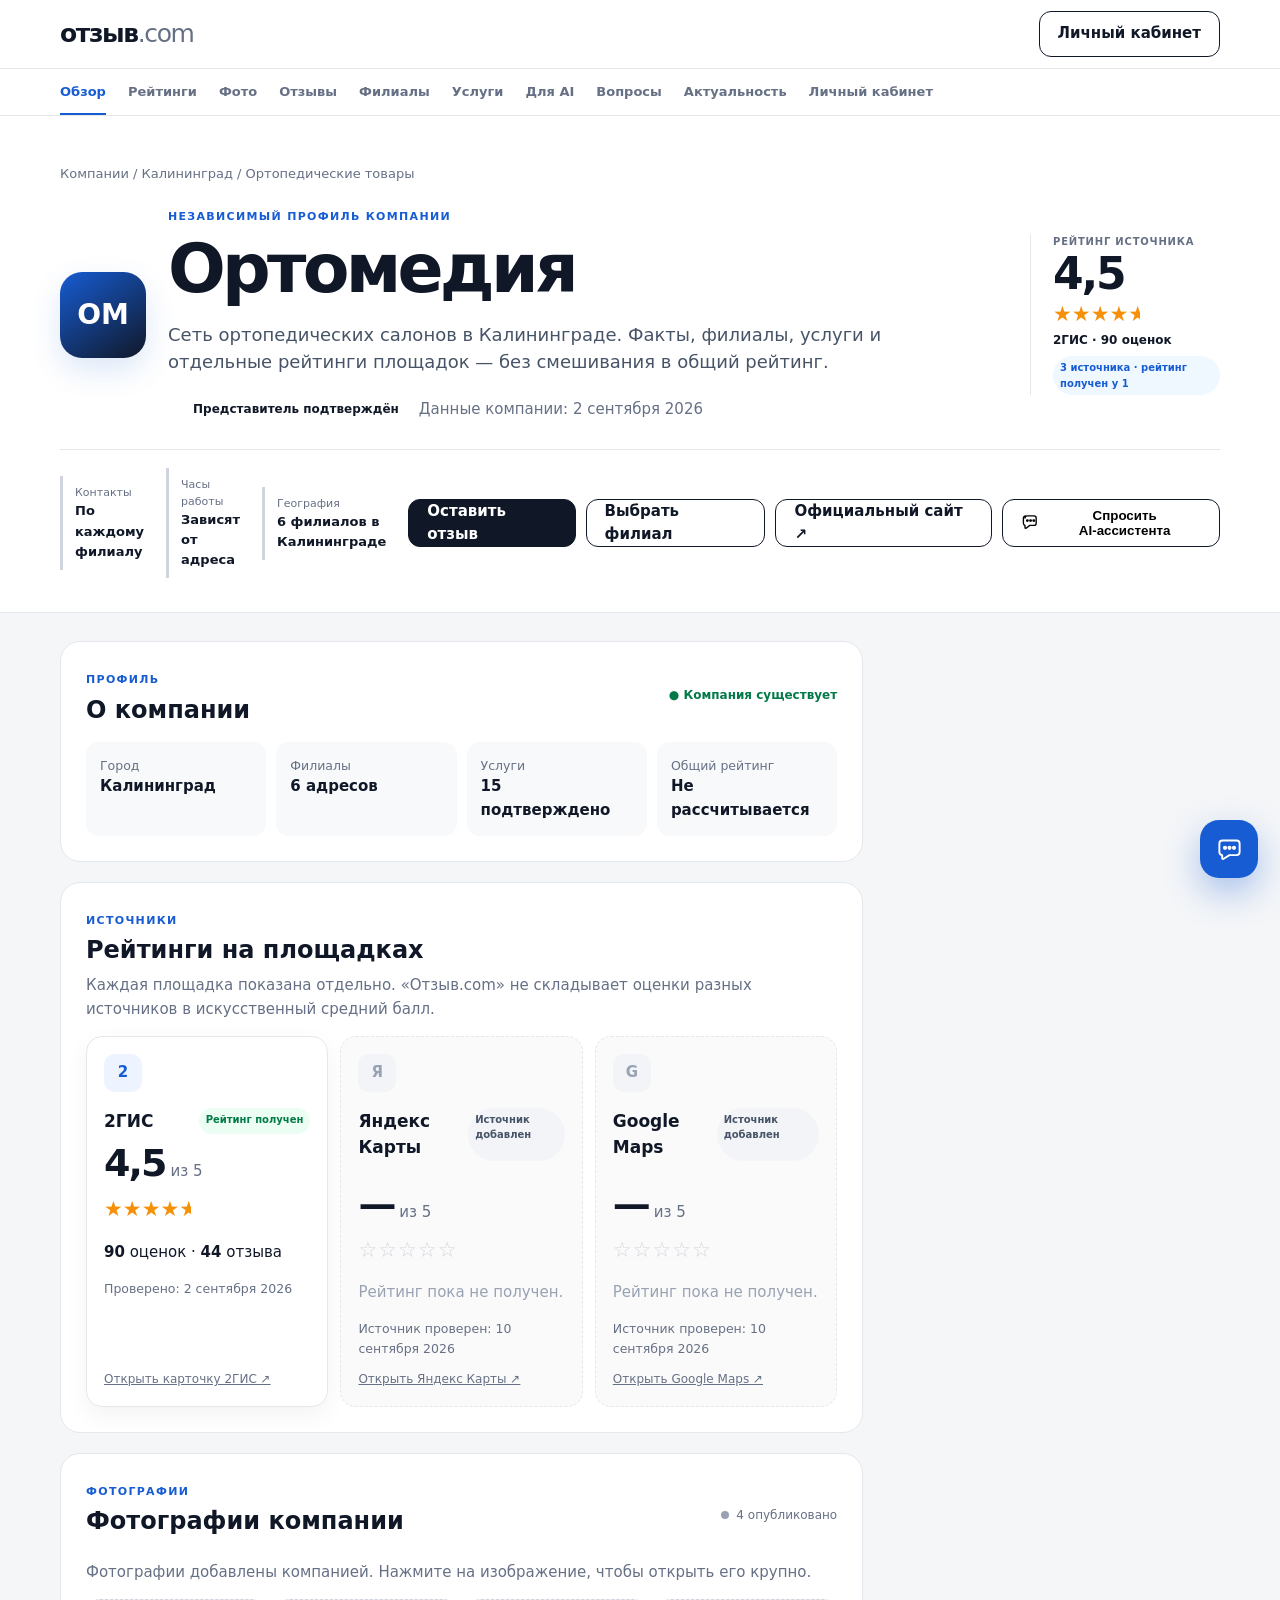
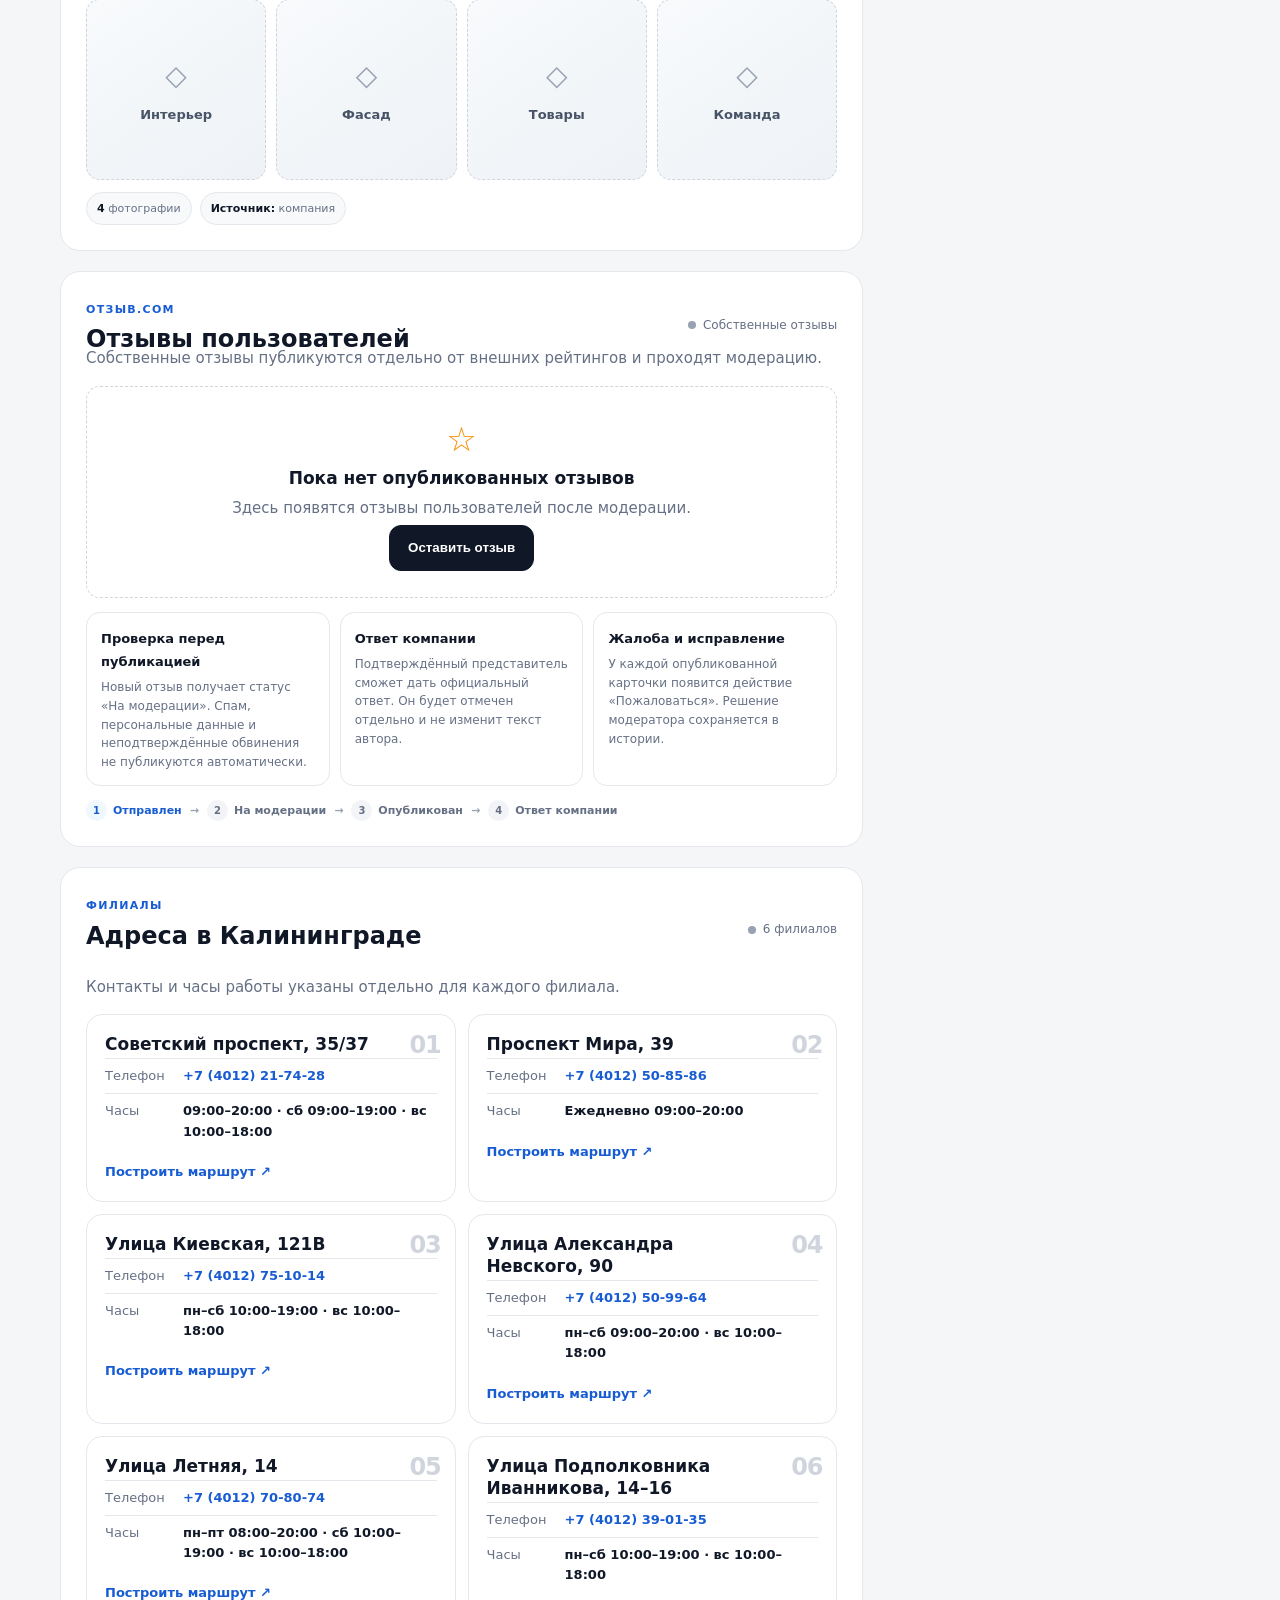
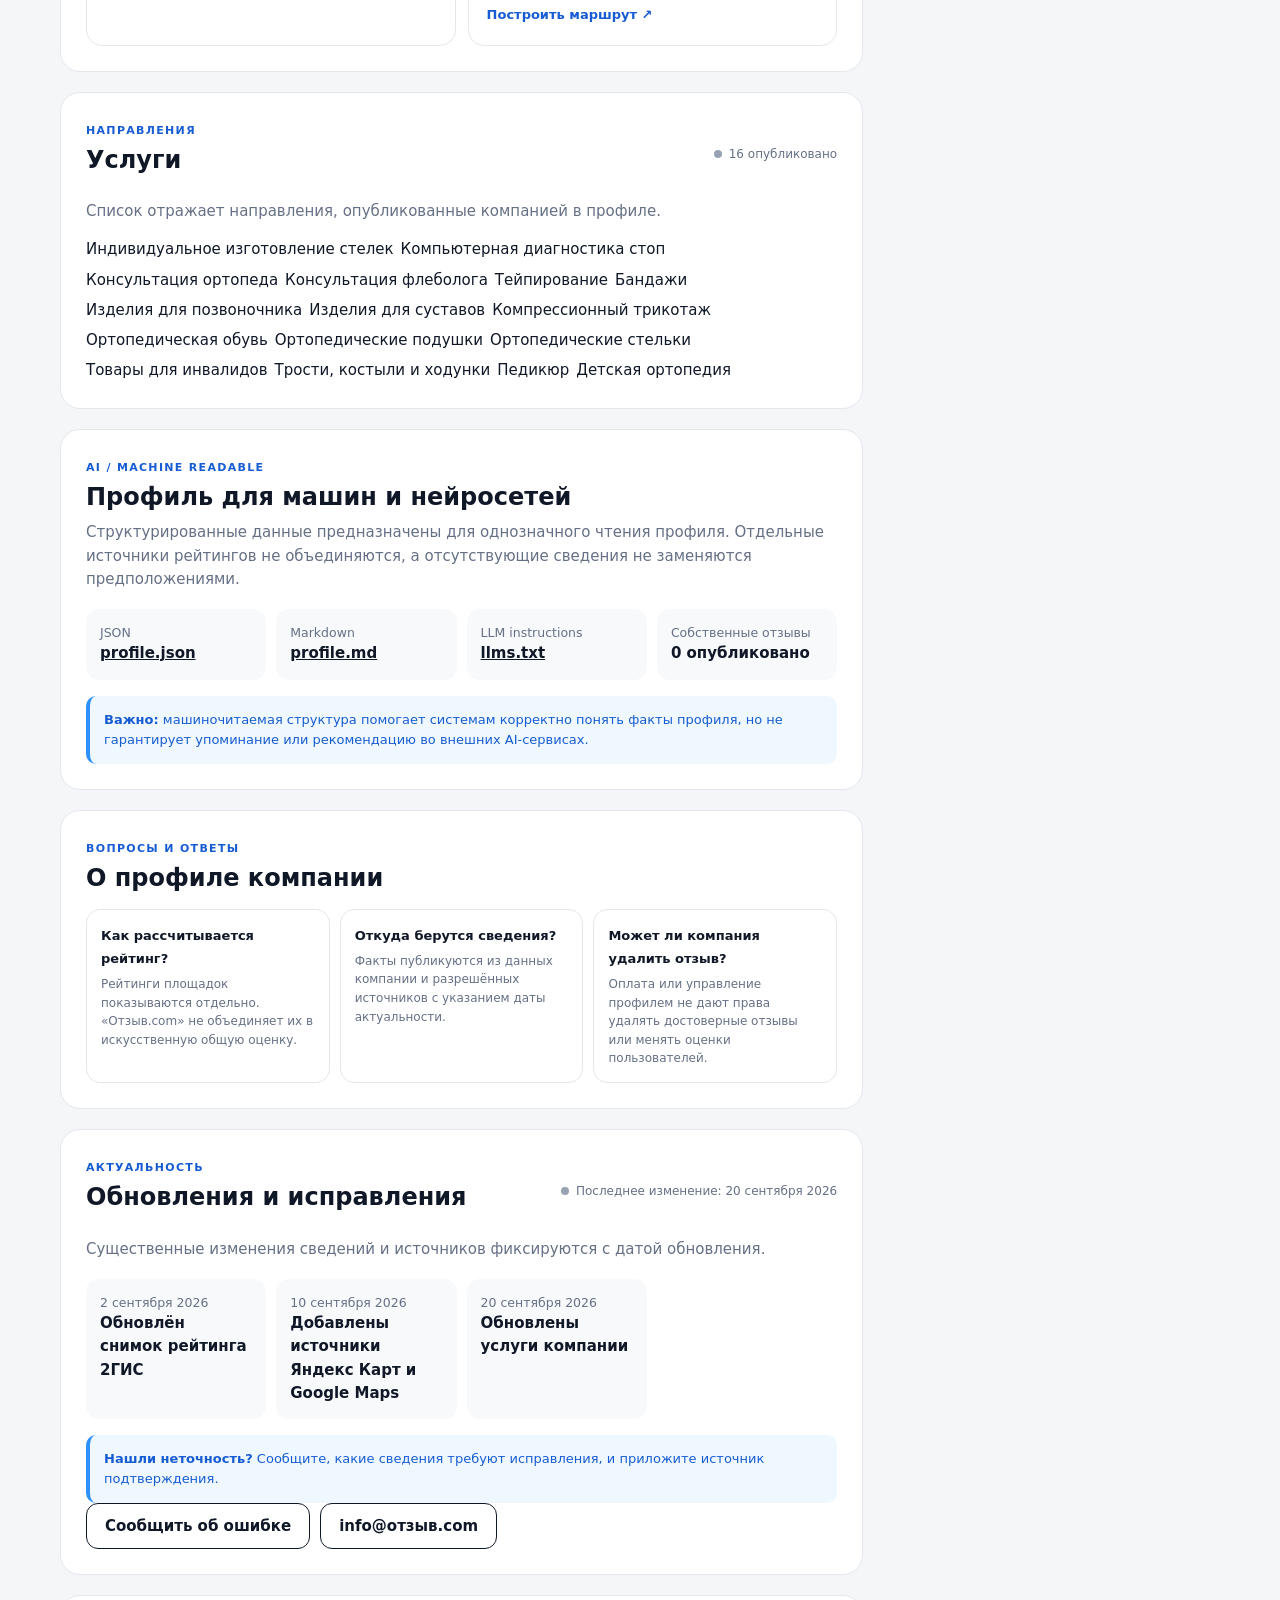
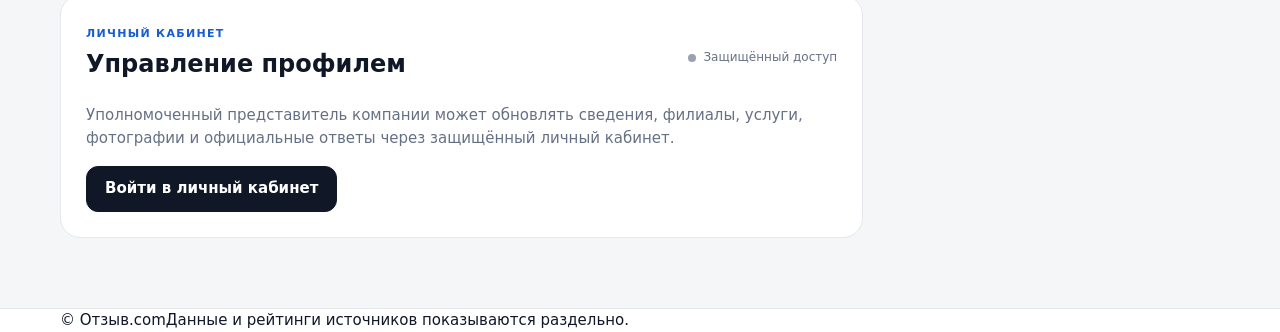
==== profiles/ortomediya/index.html @ 6dc115d8 "Publish profile: ortomediya" ====
<!doctype html><html lang="ru"><head><meta charset="utf-8"><meta name="viewport" content="width=device-width,initial-scale=1"><meta name="robots" content="noindex,nofollow"><meta name="theme-color" content="#101828"><meta name="description" content="Профиль сети ортопедических салонов «Ортомедия» в Калининграде: филиалы, услуги, фотографии и рейтинги по отдельным источникам."><link rel="canonical" href="https://ortomediya.xn--b1ajuq0c.com/"><meta property="og:type" content="website"><meta property="og:title" content="Ортомедия — отзывы и информация о компании"><meta property="og:description" content="Филиалы, услуги и отдельные рейтинги источников компании «Ортомедия» в Калининграде."><meta property="og:url" content="https://ortomediya.xn--b1ajuq0c.com/"><title>Ортомедия — отзывы, филиалы и услуги в Калининграде | Отзыв.com</title><link rel="icon" href="https://отзыв.com/favicon.svg" type="image/svg+xml"><link rel="stylesheet" href="profile.css?v=20260920-review1"><script type="application/ld+json">{"@context":"https://schema.org","@type":"Organization","name":"Ортомедия","alternateName":"ООО «Фармед»","description":"Сеть ортопедических салонов в Калининграде.","url":"https://ortomediya.ru/","sameAs":["https://2gis.ru/kaliningrad/firm/5630027815194588"],"areaServed":{"@type":"City","name":"Калининград"},"knowsAbout":["Индивидуальное изготовление стелек","Компьютерная диагностика стоп","Консультация ортопеда","Консультация флеболога","Тейпирование","Бандажи","Изделия для позвоночника","Изделия для суставов","Компрессионный трикотаж","Ортопедическая обувь","Ортопедические подушки","Ортопедические стельки","Товары для инвалидов","Трости, костыли и ходунки","Педикюр","Детская ортопедия"]}</script></head><body><header><div class="wrap nav"><a class="brand" href="https://отзыв.com/">отзыв<span>.com</span></a><a class="btn" href="account-login.html">Личный кабинет</a></div></header><nav class="profile-nav" aria-label="Разделы профиля"><div class="wrap"><a href="#overview">Обзор</a><a href="#sources">Рейтинги</a><a href="#media">Фото</a><a href="#own">Отзывы</a><a href="#locations">Филиалы</a><a href="#services">Услуги</a><a href="#ai-profile">Для AI</a><a href="#faq">Вопросы</a><a href="#updates">Актуальность</a><a href="#management">Личный кабинет</a></div></nav><section class="hero" id="overview"><div class="wrap"><nav class="crumbs" aria-label="Хлебные крошки">Компании / Калининград / Ортопедические товары</nav><div class="identity"><div class="company-logo" aria-hidden="true">ОМ</div><div class="identity-main"><small class="kicker">НЕЗАВИСИМЫЙ ПРОФИЛЬ КОМПАНИИ</small><h1>Ортомедия</h1><p class="lead">Сеть ортопедических салонов в Калининграде. Факты, филиалы, услуги и отдельные рейтинги площадок — без смешивания в общий рейтинг.</p><div class="status-line"><span class="verification">Представитель подтверждён</span><span class="muted">Данные компании: 2 сентября 2026</span></div></div><div class="rating-summary"><small>РЕЙТИНГ ИСТОЧНИКА</small><strong>4,5</strong><div class="stars" aria-label="4,5 из 5">★★★★<i>★</i></div><span>2ГИС · 90 оценок</span><em>3 источника · рейтинг получен у 1</em></div></div><div class="quick-info"><div><small>Контакты</small><b>По каждому филиалу</b></div><div><small>Часы работы</small><b>Зависят от адреса</b></div><div><small>География</small><b>6 филиалов в Калининграде</b></div><div class="actions"><a class="btn primary" href="#own">Оставить отзыв</a><a class="btn" href="#locations">Выбрать филиал</a><a class="btn" href="https://ortomediya.ru/" target="_blank" rel="noopener">Официальный сайт ↗</a><button class="btn assistant-launch" type="button" data-assistant-open><svg viewBox="0 0 24 24" aria-hidden="true"><path d="M5 5.75A2.75 2.75 0 0 1 7.75 3h8.5A2.75 2.75 0 0 1 19 5.75v6.5A2.75 2.75 0 0 1 16.25 15H11l-4.65 3.49A.85.85 0 0 1 5 17.81V15.1a2.75 2.75 0 0 1-2-2.65v-6.7A2.75 2.75 0 0 1 5.75 3"/><circle cx="8" cy="9" r="1"/><circle cx="12" cy="9" r="1"/><circle cx="16" cy="9" r="1"/></svg>Спросить AI‑ассистента</button></div></div></div></section><main class="wrap layout"><div class="stack"><section class="card"><div class="heading"><div><small class="kicker">ПРОФИЛЬ</small><h2>О компании</h2></div><b class="good">● Компания существует</b></div><div class="facts"><div><small>Город</small><b>Калининград</b></div><div><small>Филиалы</small><b>6 адресов</b></div><div><small>Услуги</small><b>15 подтверждено</b></div><div><small>Общий рейтинг</small><b>Не рассчитывается</b></div></div></section><section class="card" id="sources"><small class="kicker">ИСТОЧНИКИ</small><h2>Рейтинги на площадках</h2><p class="muted intro">Каждая площадка показана отдельно. «Отзыв.com» не складывает оценки разных источников в искусственный средний балл.</p><div class="sources"><article class="source active"><div class="source-brand" aria-hidden="true">2</div><div class="source-head"><b>2ГИС</b><em class="connected">Рейтинг получен</em></div><div><strong class="score">4,5</strong> <span class="muted">из 5</span></div><div class="stars" aria-label="4,5 из 5">★★★★<i>★</i></div><p><b>90</b> оценок · <b>44</b> отзыва</p><small class="muted">Проверено: 2 сентября 2026</small><a class="source-foot" href="https://2gis.ru/kaliningrad/firm/5630027815194588" target="_blank" rel="noopener">Открыть карточку 2ГИС ↗</a></article><article class="source pending"><div class="source-brand yandex" aria-hidden="true">Я</div><div class="source-head"><b>Яндекс Карты</b><em>Источник добавлен</em></div><div class="placeholder-score"><strong>—</strong> <span>из 5</span></div><div class="stars unavailable" aria-label="Рейтинг пока не получен">☆☆☆☆☆</div><p class="placeholder-meta">Рейтинг пока не получен.</p><small class="muted">Источник проверен: 10 сентября 2026</small><a class="source-foot" href="https://yandex.ru/maps/org/ortomediya/219025934221/?ll=20.522103%2C54.714468&amp;z=14" target="_blank" rel="noopener">Открыть Яндекс Карты ↗</a></article><article class="source pending"><div class="source-brand google" aria-hidden="true">G</div><div class="source-head"><b>Google Maps</b><em>Источник добавлен</em></div><div class="placeholder-score"><strong>—</strong> <span>из 5</span></div><div class="stars unavailable" aria-label="Рейтинг пока не получен">☆☆☆☆☆</div><p class="placeholder-meta">Рейтинг пока не получен.</p><small class="muted">Источник проверен: 10 сентября 2026</small><a class="source-foot" href="https://maps.app.goo.gl/Xhi5QMR3icV3uPWm6" target="_blank" rel="noopener">Открыть Google Maps ↗</a></article></div></section><section class="card" id="media"><div class="section-actions"><div><small class="kicker">ФОТОГРАФИИ</small><h2>Фотографии компании</h2></div><span class="availability">4 опубликовано</span></div><p class="muted intro">Фотографии добавлены компанией. Нажмите на изображение, чтобы открыть его крупно.</p><div class="media-gallery-demo" aria-label="Фотографии компании"><button class="media-photo-demo" type="button" aria-label="Открыть фотографию: Интерьер"><span aria-hidden="true">◇</span><b>Интерьер</b></button><button class="media-photo-demo" type="button" aria-label="Открыть фотографию: Фасад"><span aria-hidden="true">◇</span><b>Фасад</b></button><button class="media-photo-demo" type="button" aria-label="Открыть фотографию: Товары"><span aria-hidden="true">◇</span><b>Товары</b></button><button class="media-photo-demo" type="button" aria-label="Открыть фотографию: Команда"><span aria-hidden="true">◇</span><b>Команда</b></button></div><div class="media-meta"><span><b>4</b> фотографии</span><span><b>Источник:</b> компания</span></div></section><section class="card" id="own"><div class="heading own-head"><div><small class="kicker">ОТЗЫВ.COM</small><h2>Отзывы пользователей</h2></div><span class="availability">Собственные отзывы</span></div><p class="muted intro">Собственные отзывы публикуются отдельно от внешних рейтингов и проходят модерацию.</p><div class="empty review-empty"><span>☆</span><b>Пока нет опубликованных отзывов</b><p>Здесь появятся отзывы пользователей после модерации.</p><button class="btn primary" type="button" data-review-open>Оставить отзыв</button></div><div class="review-features" id="review-policy"><article><b>Проверка перед публикацией</b><p>Новый отзыв получает статус «На модерации». Спам, персональные данные и неподтверждённые обвинения не публикуются автоматически.</p></article><article><b>Ответ компании</b><p>Подтверждённый представитель сможет дать официальный ответ. Он будет отмечен отдельно и не изменит текст автора.</p></article><article><b>Жалоба и исправление</b><p>У каждой опубликованной карточки появится действие «Пожаловаться». Решение модератора сохраняется в истории.</p></article></div><div class="moderation-flow" aria-label="Жизненный цикл отзыва"><span class="active"><b>1</b> Отправлен</span><span><b>2</b> На модерации</span><span><b>3</b> Опубликован</span><span><b>4</b> Ответ компании</span></div><dialog id="review-dialog" aria-labelledby="review-dialog-title"><form method="dialog" class="review-form"><div class="heading"><div><small class="kicker">ОТЗЫВ.COM</small><h2 id="review-dialog-title">Оставить отзыв</h2></div><button class="btn" type="button" value="cancel" aria-label="Закрыть" data-review-close>×</button></div><p class="muted">Отзыв будет опубликован только после проверки. Внешние площадки к этому отзыву отношения не имеют.</p><label>Ваше имя<input name="author_display_name" minlength="2" maxlength="80" autocomplete="name" required></label><label>E-mail<input name="author_email" type="email" maxlength="254" autocomplete="email" inputmode="email" required><small class="muted">Адрес нужен для проверки отзыва и не публикуется в профиле.</small></label><fieldset class="star-rating"><legend>Ваша оценка</legend><div class="star-buttons" role="radiogroup" aria-label="Оценка от 1 до 5"><button type="button" data-rating="1" aria-label="1 — Очень плохо">☆</button><button type="button" data-rating="2" aria-label="2 — Плохо">☆</button><button type="button" data-rating="3" aria-label="3 — Нормально">☆</button><button type="button" data-rating="4" aria-label="4 — Хорошо">☆</button><button type="button" data-rating="5" aria-label="5 — Отлично">☆</button></div><input type="hidden" name="rating" required><span class="rating-label" aria-live="polite">Выберите оценку</span></fieldset><label>Отзыв<textarea name="body" minlength="50" maxlength="5000" rows="7" required aria-describedby="review-body-help review-body-count" placeholder="Расскажите о своём опыте взаимодействия с компанией"></textarea><small class="muted" id="review-body-help">От 50 до 5000 символов. Не указывайте чужие телефоны, адреса и другие персональные данные.</small><small class="muted" id="review-body-count" aria-live="polite">0 / 5000</small></label><label><input name="experience_confirmed" type="checkbox" required> Подтверждаю, что отзыв основан на моём личном опыте.</label><label><input name="terms_accepted" type="checkbox" required> Согласен с правилами публикации.</label><label><input name="privacy_accepted" type="checkbox" required> Согласен на обработку данных, необходимых для проверки и публикации отзыва.</label><div class="disabled-note">Отправка временно недоступна. Введённые данные сейчас не передаются и не сохраняются.</div><button class="btn primary" type="submit" disabled>Отправить на модерацию</button></form></dialog></section><section class="card" id="locations"><div class="section-actions"><div><small class="kicker">ФИЛИАЛЫ</small><h2>Адреса в Калининграде</h2></div><span class="availability">6 филиалов</span></div><p class="muted intro">Контакты и часы работы указаны отдельно для каждого филиала.</p><div class="locations-grid"><article class="location-card"><div class="location-number">01</div><h3>Советский проспект, 35/37</h3><dl><div><dt>Телефон</dt><dd><a href="tel:+74012217428">+7 (4012) 21-74-28</a></dd></div><div><dt>Часы</dt><dd>09:00–20:00 · сб 09:00–19:00 · вс 10:00–18:00</dd></div></dl><a class="route" href="https://2gis.ru/kaliningrad/search/Советский%20проспект%2035%2F37" target="_blank" rel="noopener">Построить маршрут ↗</a></article><article class="location-card"><div class="location-number">02</div><h3>Проспект Мира, 39</h3><dl><div><dt>Телефон</dt><dd><a href="tel:+74012508586">+7 (4012) 50-85-86</a></dd></div><div><dt>Часы</dt><dd>Ежедневно 09:00–20:00</dd></div></dl><a class="route" href="https://2gis.ru/kaliningrad/search/Проспект%20Мира%2039" target="_blank" rel="noopener">Построить маршрут ↗</a></article><article class="location-card"><div class="location-number">03</div><h3>Улица Киевская, 121В</h3><dl><div><dt>Телефон</dt><dd><a href="tel:+74012751014">+7 (4012) 75-10-14</a></dd></div><div><dt>Часы</dt><dd>пн–сб 10:00–19:00 · вс 10:00–18:00</dd></div></dl><a class="route" href="https://2gis.ru/kaliningrad/search/Киевская%20121В" target="_blank" rel="noopener">Построить маршрут ↗</a></article><article class="location-card"><div class="location-number">04</div><h3>Улица Александра Невского, 90</h3><dl><div><dt>Телефон</dt><dd><a href="tel:+74012509964">+7 (4012) 50-99-64</a></dd></div><div><dt>Часы</dt><dd>пн–сб 09:00–20:00 · вс 10:00–18:00</dd></div></dl><a class="route" href="https://2gis.ru/kaliningrad/search/Александра%20Невского%2090" target="_blank" rel="noopener">Построить маршрут ↗</a></article><article class="location-card"><div class="location-number">05</div><h3>Улица Летняя, 14</h3><dl><div><dt>Телефон</dt><dd><a href="tel:+74012708074">+7 (4012) 70-80-74</a></dd></div><div><dt>Часы</dt><dd>пн–пт 08:00–20:00 · сб 10:00–19:00 · вс 10:00–18:00</dd></div></dl><a class="route" href="https://2gis.ru/kaliningrad/search/Летняя%2014" target="_blank" rel="noopener">Построить маршрут ↗</a></article><article class="location-card"><div class="location-number">06</div><h3>Улица Подполковника Иванникова, 14–16</h3><dl><div><dt>Телефон</dt><dd><a href="tel:+74012390135">+7 (4012) 39-01-35</a></dd></div><div><dt>Часы</dt><dd>пн–сб 10:00–19:00 · вс 10:00–18:00</dd></div></dl><a class="route" href="https://2gis.ru/kaliningrad/search/Подполковника%20Иванникова%2014-16" target="_blank" rel="noopener">Построить маршрут ↗</a></article></div></section><section class="card" id="services"><div class="section-actions"><div><small class="kicker">НАПРАВЛЕНИЯ</small><h2>Услуги</h2></div><span class="availability">16 опубликовано</span></div><p class="muted intro">Список отражает направления, опубликованные компанией в профиле.</p><div class="service-list"><span>Индивидуальное изготовление стелек</span><span>Компьютерная диагностика стоп</span><span>Консультация ортопеда</span><span>Консультация флеболога</span><span>Тейпирование</span><span>Бандажи</span><span>Изделия для позвоночника</span><span>Изделия для суставов</span><span>Компрессионный трикотаж</span><span>Ортопедическая обувь</span><span>Ортопедические подушки</span><span>Ортопедические стельки</span><span>Товары для инвалидов</span><span>Трости, костыли и ходунки</span><span>Педикюр</span><span>Детская ортопедия</span></div></section><section class="card" id="ai-profile"><small class="kicker">AI / MACHINE READABLE</small><h2>Профиль для машин и нейросетей</h2><p class="muted intro">Структурированные данные предназначены для однозначного чтения профиля. Отдельные источники рейтингов не объединяются, а отсутствующие сведения не заменяются предположениями.</p><div class="facts"><div><small>JSON</small><b><a href="profile.json">profile.json</a></b></div><div><small>Markdown</small><b><a href="profile.md">profile.md</a></b></div><div><small>LLM instructions</small><b><a href="llms.txt">llms.txt</a></b></div><div><small>Собственные отзывы</small><b>0 опубликовано</b></div></div><div class="note"><b>Важно:</b> машиночитаемая структура помогает системам корректно понять факты профиля, но не гарантирует упоминание или рекомендацию во внешних AI-сервисах.</div></section><section class="card" id="faq"><small class="kicker">ВОПРОСЫ И ОТВЕТЫ</small><h2>О профиле компании</h2><div class="review-features"><article><b>Как рассчитывается рейтинг?</b><p>Рейтинги площадок показываются отдельно. «Отзыв.com» не объединяет их в искусственную общую оценку.</p></article><article><b>Откуда берутся сведения?</b><p>Факты публикуются из данных компании и разрешённых источников с указанием даты актуальности.</p></article><article><b>Может ли компания удалить отзыв?</b><p>Оплата или управление профилем не дают права удалять достоверные отзывы или менять оценки пользователей.</p></article></div></section><section class="card" id="updates"><div class="section-actions"><div><small class="kicker">АКТУАЛЬНОСТЬ</small><h2>Обновления и исправления</h2></div><span class="availability">Последнее изменение: 20 сентября 2026</span></div><p class="muted intro">Существенные изменения сведений и источников фиксируются с датой обновления.</p><div class="facts"><div><small>2 сентября 2026</small><b>Обновлён снимок рейтинга 2ГИС</b></div><div><small>10 сентября 2026</small><b>Добавлены источники Яндекс Карт и Google Maps</b></div><div><small>20 сентября 2026</small><b>Обновлены услуги компании</b></div></div><div class="note"><b>Нашли неточность?</b> Сообщите, какие сведения требуют исправления, и приложите источник подтверждения.</div><div class="actions"><a class="btn" href="https://отзыв.com/contacts/">Сообщить об ошибке</a><a class="btn" href="mailto:info@xn--b1ajuq0c.com">info@отзыв.com</a></div></section><section class="card" id="management"><div class="section-actions"><div><small class="kicker">ЛИЧНЫЙ КАБИНЕТ</small><h2>Управление профилем</h2></div><span class="availability">Защищённый доступ</span></div><p class="muted intro">Уполномоченный представитель компании может обновлять сведения, филиалы, услуги, фотографии и официальные ответы через защищённый личный кабинет.</p><a class="btn primary" href="account-login.html">Войти в личный кабинет</a></section></div></main><footer><div class="wrap"><span>© Отзыв.com</span><span>Данные и рейтинги источников показываются раздельно.</span></div></footer><button class="assistant-fab" type="button" data-assistant-open aria-label="Открыть AI-ассистента компании"><svg viewBox="0 0 24 24" aria-hidden="true"><path d="M5.75 4h12.5A2.75 2.75 0 0 1 21 6.75v7.5A2.75 2.75 0 0 1 18.25 17H12l-5.2 3.25A.85.85 0 0 1 5.5 19.5V17A2.75 2.75 0 0 1 3 14.25v-7.5A2.75 2.75 0 0 1 5.75 4Z"/><circle cx="8" cy="10.5" r="1"/><circle cx="12" cy="10.5" r="1"/><circle cx="16" cy="10.5" r="1"/></svg></button><dialog class="assistant-dialog" id="company-assistant" aria-labelledby="assistant-title" data-company-slug="ortomediya"><div class="assistant-shell"><header class="assistant-head"><div class="assistant-avatar" aria-hidden="true"><svg viewBox="0 0 24 24"><path d="M5.75 4h12.5A2.75 2.75 0 0 1 21 6.75v7.5A2.75 2.75 0 0 1 18.25 17H12l-5.2 3.25A.85.85 0 0 1 5.5 19.5V17A2.75 2.75 0 0 1 3 14.25v-7.5A2.75 2.75 0 0 1 5.75 4Z"/></svg></div><div><small>AI‑АССИСТЕНТ КОМПАНИИ</small><b id="assistant-title">Ортомедия</b><span><i></i> Подключается компанией</span></div><button class="assistant-close" type="button" aria-label="Закрыть чат" data-assistant-close>×</button></header><div class="assistant-body"><div class="assistant-message"><b>Здравствуйте!</b><p>Я помогу найти информацию об услугах и филиалах компании «Ортомедия».</p></div><div class="assistant-suggestions" aria-label="Примеры вопросов"><button type="button" disabled>Где находится ближайший филиал?</button><button type="button" disabled>Какие услуги доступны?</button><button type="button" disabled>Как связаться с компанией?</button></div><p class="assistant-notice">Чат появится после подключения AI‑сервиса в личном кабинете компании.</p></div><form class="assistant-compose"><label class="sr-only" for="assistant-input">Ваш вопрос</label><input id="assistant-input" placeholder="Введите вопрос…" disabled><button type="submit" disabled aria-label="Отправить вопрос">➜</button></form><footer class="assistant-foot">AI может ошибаться. Проверяйте важную информацию у компании.</footer></div></dialog><script>(()=>{const dialog=document.getElementById('company-assistant');if(!dialog||typeof dialog.showModal!=='function')return;document.querySelectorAll('[data-assistant-open]').forEach(button=>button.addEventListener('click',()=>{if(!dialog.open)dialog.showModal()}));dialog.querySelector('[data-assistant-close]').addEventListener('click',()=>dialog.close());dialog.addEventListener('click',event=>{if(event.target===dialog)dialog.close()});dialog.addEventListener('cancel',()=>dialog.close())})();</script><script>(()=>{const d=document.getElementById('review-dialog');if(!d||typeof d.showModal!=='function')return;document.querySelectorAll('[data-review-open]').forEach(b=>b.addEventListener('click',()=>{if(!d.open)d.showModal()}));d.querySelector('[data-review-close]')?.addEventListener('click',()=>d.close());d.addEventListener('click',e=>{if(e.target===d)d.close()});d.addEventListener('cancel',e=>{e.preventDefault();d.close()});const body=d.querySelector('textarea[name="body"]'),bodyCount=d.querySelector('#review-body-count');if(body&&bodyCount){const updateBodyCount=()=>{bodyCount.textContent=body.value.length+' / 5000'};body.addEventListener('input',updateBodyCount);updateBodyCount()}const buttons=[...d.querySelectorAll('.star-buttons button')],input=d.querySelector('input[name="rating"]'),label=d.querySelector('.rating-label'),labels=['','1 — Очень плохо','2 — Плохо','3 — Нормально','4 — Хорошо','5 — Отлично'];const paint=n=>buttons.forEach((b,i)=>{const on=i<n;b.textContent=on?'★':'☆';b.classList.toggle('selected',on);b.setAttribute('aria-checked',String(i===n-1))});buttons.forEach((b,index)=>{b.setAttribute('role','radio');b.setAttribute('aria-checked','false');b.tabIndex=index===0?0:-1;b.addEventListener('click',()=>{const n=Number(b.dataset.rating);input.value=String(n);buttons.forEach(x=>x.tabIndex=Number(x.dataset.rating)===n?0:-1);paint(n);label.textContent=labels[n]});b.addEventListener('keydown',e=>{if(!['ArrowLeft','ArrowRight','ArrowUp','ArrowDown','Home','End'].includes(e.key))return;e.preventDefault();let n=Number(input.value)||Number(b.dataset.rating)||1;if(e.key==='Home')n=1;else if(e.key==='End')n=5;else if(e.key==='ArrowRight'||e.key==='ArrowUp')n=Math.min(5,n+1);else n=Math.max(1,n-1);input.value=String(n);buttons.forEach(x=>x.tabIndex=Number(x.dataset.rating)===n?0:-1);paint(n);label.textContent=labels[n];buttons[n-1].focus()});b.addEventListener('mouseenter',()=>paint(Number(b.dataset.rating)))});d.querySelector('.star-buttons').addEventListener('mouseleave',()=>paint(Number(input.value)||0));})();</script><dialog id="media-lightbox" class="media-lightbox" aria-label="Просмотр фотографии"><button id="media-lightbox-close" class="media-lightbox-close" type="button" aria-label="Закрыть">×</button><button id="media-lightbox-prev" class="media-lightbox-nav prev" type="button" aria-label="Предыдущая фотография">‹</button><img id="media-lightbox-image" alt=""><button id="media-lightbox-next" class="media-lightbox-nav next" type="button" aria-label="Следующая фотография">›</button></dialog><script>(()=>{const d=document.getElementById('media-lightbox'),img=document.getElementById('media-lightbox-image'),close=document.getElementById('media-lightbox-close'),prev=document.getElementById('media-lightbox-prev'),next=document.getElementById('media-lightbox-next');let items=[],index=0;const collect=()=>[...document.querySelectorAll('#media img')].filter(x=>x.currentSrc||x.src);const show=i=>{items=collect();if(!items.length)return;index=(i+items.length)%items.length;img.src=items[index].currentSrc||items[index].src;img.alt=items[index].alt||'Фотография компании';const multi=items.length>1;prev.hidden=!multi;next.hidden=!multi;if(!d.open)d.showModal()};document.getElementById('media')?.addEventListener('click',e=>{const target=e.target.closest('img');if(!target)return;const list=collect();const i=list.indexOf(target);if(i>=0)show(i)});close.addEventListener('click',()=>d.close());prev.addEventListener('click',()=>show(index-1));next.addEventListener('click',()=>show(index+1));d.addEventListener('click',e=>{if(e.target===d)d.close()});document.addEventListener('keydown',e=>{if(!d.open)return;if(e.key==='ArrowLeft')show(index-1);if(e.key==='ArrowRight')show(index+1)});})();</script><script>(()=>{const nav=document.querySelector('.profile-nav'),links=[...document.querySelectorAll('.profile-nav a[href^="#"]')];if(!nav||!links.length)return;const pairs=links.map(a=>({a,section:document.getElementById(a.hash.slice(1))})).filter(x=>x.section);let active='';const centerLink=a=>{const strip=nav.querySelector('.wrap');if(!strip)return;const left=a.offsetLeft-(strip.clientWidth-a.offsetWidth)/2;strip.scrollTo({left:Math.max(0,left),behavior:'smooth'})};const setActive=id=>{if(id===active)return;active=id;let selected=null;links.forEach(a=>{const on=a.hash==='#'+id;a.classList.toggle('active',on);if(on){a.setAttribute('aria-current','location');selected=a}else a.removeAttribute('aria-current')});if(selected)centerLink(selected)};const update=()=>{const y=nav.getBoundingClientRect().bottom+24;let current=pairs[0]?.section.id||'';for(const {section} of pairs){if(section.getBoundingClientRect().top<=y)current=section.id;else break}if(window.innerHeight+window.scrollY>=document.documentElement.scrollHeight-4)current=pairs[pairs.length-1].section.id;setActive(current)};links.forEach(a=>a.addEventListener('click',()=>setActive(a.hash.slice(1))));let ticking=false;const schedule=()=>{if(ticking)return;ticking=true;requestAnimationFrame(()=>{update();ticking=false})};addEventListener('scroll',schedule,{passive:true});addEventListener('resize',schedule);addEventListener('hashchange',schedule);update()})();</script></body></html>
---- profiles/ortomediya/profile.css ----
:root{--ink:#101828;--muted:#667085;--line:#e4e7ec;--soft:#f7f9fb;--blue:#175cd3;--green:#027a48;--amber:#f79009;--max:1160px}*{box-sizing:border-box}html{scroll-behavior:smooth}body{margin:0;background:#f4f6f8;color:var(--ink);font:15px/1.55 Inter,system-ui,sans-serif}a{color:inherit}.wrap{width:min(var(--max),calc(100% - 36px));margin:auto}footer,header{background:#fff;border-bottom:1px solid var(--line)}.footer,.nav{min-height:68px;display:flex;align-items:center;justify-content:space-between;gap:20px}.brand,.hero h1{letter-spacing:-.055em}.brand{font-size:25px;font-weight:900;text-decoration:none}.brand span{font-weight:500;color:var(--muted)}.preview{padding:7px 11px;border-radius:999px;background:#fff4e5;color:#b54708;font-size:11px}.hero{background:#fff;padding:48px 0 34px;border-bottom:1px solid var(--line)}.crumbs,.muted{color:var(--muted)}.crumbs{font-size:13px}.hero-grid{display:grid;grid-template-columns:1fr auto;gap:34px;align-items:end;margin-top:20px}.kicker{color:var(--blue);font-size:11px;font-weight:850;letter-spacing:.12em}.hero h1{font-size:clamp(42px,6vw,68px);line-height:1;margin:8px 0 16px}.lead,.pill{color:#475467}.lead{max-width:760px;font-size:18px}.pill{padding:6px 10px;border-radius:999px;background:#f2f4f7;font-size:12px;font-weight:750}.actions{display:flex;gap:10px}.btn{display:inline-flex;min-height:46px;padding:0 18px;align-items:center;justify-content:center;border:1px solid var(--ink);border-radius:12px;background:#fff;font-weight:800;text-decoration:none}.btn.primary{background:var(--ink);color:#fff}.btn:disabled{opacity:.55}.full{width:100%}.layout,.stack{display:grid;gap:20px}.layout{grid-template-columns:minmax(0,1.55fr) minmax(280px,.65fr);padding:28px 0 70px}.stack{align-content:start}.card{background:#fff;border:1px solid var(--line);border-radius:20px;padding:25px}.compact{padding:22px}.card h2{font-size:24px;line-height:1.18;margin:5px 0 16px}.heading{display:flex;justify-content:space-between;align-items:center;gap:18px}.heading h2{margin-bottom:0}.good,li:before{color:var(--green)}.good{font-size:12px}.facts{display:grid;grid-template-columns:repeat(4,1fr);gap:10px;margin-top:18px}.facts div{background:var(--soft);border-radius:13px;padding:14px}.facts b,.facts small{display:block}.facts small,.footer small,.template-item small{color:var(--muted)}.intro{margin-top:-6px}.sources{display:grid;grid-template-columns:repeat(3,1fr);gap:12px}.source{min-height:270px;border:1px solid var(--line);border-radius:16px;padding:17px;display:flex;flex-direction:column}.source.active{box-shadow:0 8px 24px #1018280d}.source.pending{background:#fafafa;border-style:dashed}.source-head{display:flex;justify-content:space-between;gap:8px}.source-head>b{font-size:17px}.source-head em{padding:4px 7px;border-radius:999px;background:#f2f4f7;color:#475467;font-size:10px;font-style:normal;font-weight:800}.source-head .connected{background:#ecfdf3;color:var(--green)}.score{font-size:38px;letter-spacing:-.05em}.stars{color:var(--amber);font-size:21px}.stars i{display:inline-block;width:.56em;overflow:hidden;font-style:normal;vertical-align:bottom}.source-foot{margin-top:auto;color:var(--muted);font-size:12px}.empty-title{font-size:17px;margin:34px 0 8px}.note{margin-top:16px;padding:14px;border-left:4px solid #2e90fa;background:#eff8ff;border-radius:10px;color:#175cd3;font-size:13px}.empty{text-align:center;padding:30px 16px;border:1px dashed #d0d5dd;border-radius:14px;color:var(--muted)}.empty b,.empty span{display:block;color:var(--ink);font-size:17px}.empty span{color:var(--amber);font-size:34px}.empty p{margin:5px 0}.chips{display:flex;flex-wrap:wrap;gap:8px}.chips span{padding:8px 11px;border:1px solid var(--line);border-radius:999px;background:var(--soft);font-size:13px}.link{color:var(--blue);font-weight:750;text-decoration:none}ul{padding:0;list-style:none}footer,li{border-top:1px solid var(--line)}li{padding:10px 0 10px 25px;position:relative}li:before{content:"✓";position:absolute;left:0;font-weight:900}.ai{background:#f5f8ff;border-color:#dce6ff}footer{border-bottom:0}:focus-visible{outline:3px solid #1570ef;outline-offset:3px}@media (max-width:900px){.hero-grid,.layout{grid-template-columns:1fr}.facts,.layout>aside{grid-template-columns:repeat(2,1fr)}.sources{grid-template-columns:1fr}.source{min-height:0}.source-foot{margin-top:12px}}@media (max-width:600px){.wrap{width:calc(100% - 22px)}.preview{font-size:9px}.hero{padding:36px 0 28px}.hero h1{font-size:43px}.lead{font-size:16px}.actions{display:grid}.actions .btn,.own-head .btn{width:100%}.card{padding:18px;border-radius:16px}.heading{align-items:flex-start;flex-direction:column}.facts,.layout>aside{grid-template-columns:1fr}.footer{padding:22px 0;align-items:flex-start;flex-direction:column}}.profile-nav{position:sticky;top:0;z-index:10;background:#fff;border-bottom:1px solid var(--line)}.profile-nav .wrap{display:flex;gap:22px;overflow:auto;scrollbar-width:none}.profile-nav a{padding:13px 0;color:var(--muted);font-size:13px;font-weight:750;text-decoration:none;white-space:nowrap}.profile-nav a:hover,.source-brand{color:var(--blue)}.source-brand{width:38px;height:38px;display:grid;place-items:center;border-radius:11px;background:#eef4ff;font-weight:900;margin-bottom:16px}.source.pending .source-brand{background:#f2f4f7;color:#98a2b3}.template-grid{display:grid;grid-template-columns:repeat(2,1fr);gap:12px}.template-item{border:1px solid var(--line);border-radius:14px;padding:16px}.template-item strong{display:block;margin-bottom:5px}.section-actions{display:flex;align-items:center;justify-content:space-between;gap:16px;margin-bottom:16px}.availability{display:inline-flex;gap:7px;align-items:center;color:var(--muted);font-size:12px}.availability:before,.verification.unverified:before{background:#98a2b3}.disabled-note{padding:13px 15px;border-radius:12px;background:#fff7ed;color:#b54708;font-size:13px;margin-top:14px}.footer-links{display:flex;gap:16px;flex-wrap:wrap}.footer-links a,.location-card dd a{color:var(--blue);text-decoration:none}@media (max-width:600px){.profile-nav .wrap{width:100%;padding:0 11px}.template-grid{grid-template-columns:1fr}.section-actions{align-items:flex-start;flex-direction:column}.source{padding:15px}.facts div{padding:12px}}.source-brand.yandex{background:#fff1f0;color:#fc3f1d}.source-brand.google{background:#eef6ff;color:#4285f4}.placeholder-score{margin-top:14px}.placeholder-score strong{font-size:38px;letter-spacing:-.05em}.location-card dt,.placeholder-score span{color:var(--muted)}.stars.unavailable{color:#d0d5dd;letter-spacing:1px}.placeholder-meta{color:#98a2b3}.placeholder-meta b{color:#667085}.source.pending .source-foot{margin-top:auto;padding-top:12px}.identity{display:grid;grid-template-columns:86px minmax(0,1fr) 190px;gap:22px;align-items:center;margin-top:20px}.company-logo{width:86px;height:86px;display:grid;place-items:center;border-radius:22px;background:linear-gradient(145deg,#175cd3,#101828);color:#fff;font-size:28px;font-weight:900;box-shadow:0 12px 30px #175cd326}.identity-main h1{margin-top:7px}.status-line{display:flex;align-items:center;gap:10px;flex-wrap:wrap}.rating-summary em,.verification{border-radius:999px;font-weight:800}.verification{display:inline-flex;align-items:center;gap:7px;padding:6px 10px;font-size:12px}.availability:before,.verification:before{content:"";width:8px;height:8px;border-radius:50%}.verification.unverified{background:#f2f4f7;color:#475467}.rating-summary{border-left:1px solid var(--line);padding-left:22px;display:flex;flex-direction:column;align-items:flex-start}.rating-summary small{color:var(--muted);font-size:10px;font-weight:850;letter-spacing:.08em}.rating-summary strong{font-size:44px;line-height:1.1;letter-spacing:-.05em}.rating-summary span{font-size:12px;font-weight:750}.rating-summary em{margin-top:7px;padding:4px 7px;background:#eff8ff;color:var(--blue);font-size:10px;font-style:normal}.quick-info{display:grid;grid-template-columns:1fr 1fr 1.25fr auto;gap:10px;margin-top:24px;padding-top:18px;border-top:1px solid var(--line);align-items:center}.quick-info>div:not(.actions){padding:8px 12px;border-left:3px solid #d0d5dd}.quick-info b,.quick-info small{display:block}.quick-info small,.status-preview small,.status-preview span{color:var(--muted);font-size:11px}.quick-info b,.review-features b{font-size:13px}.status-preview{display:flex;align-items:center;gap:9px;flex-wrap:wrap;margin-top:16px}.status-preview span{display:inline-flex;align-items:center;gap:6px;padding:6px 9px;border:1px solid var(--line);border-radius:999px;font-weight:750}.status-preview span b{width:19px;height:19px;display:grid;place-items:center;border-radius:50%;background:#f2f4f7;font-size:10px}.status-preview span.active{border-color:#98a2b3;background:#f9fafb;color:var(--ink)}@media (max-width:900px){.identity{grid-template-columns:72px minmax(0,1fr)}.company-logo{width:72px;height:72px;border-radius:18px;font-size:23px}.rating-summary{grid-column:1/-1;border-left:0;border-top:1px solid var(--line);padding:16px 0 0;display:grid;grid-template-columns:auto auto 1fr;gap:3px 10px;align-items:center}.rating-summary .stars{align-self:center}.rating-summary em,.rating-summary span{grid-column:3}.rating-summary em{margin-top:0;justify-self:start}.quick-info{grid-template-columns:repeat(2,1fr)}.quick-info .actions,.rating-summary small{grid-column:1/-1}}@media (max-width:600px){.identity{grid-template-columns:56px minmax(0,1fr);gap:13px}.company-logo{width:56px;height:56px;border-radius:15px;font-size:18px}.identity-main h1{font-size:39px}.identity-main .lead{grid-column:1/-1}.rating-summary{display:flex;align-items:flex-start}.quick-info{grid-template-columns:1fr}.quick-info .actions{grid-column:auto}.status-preview{align-items:flex-start}.status-preview small{width:100%}}.locations-grid{display:grid;grid-template-columns:repeat(2,minmax(0,1fr));gap:12px}.location-card,.service-list li{border:1px solid var(--line);background:#fff}.location-card{position:relative;border-radius:16px;padding:18px;overflow:hidden}.location-number{position:absolute;right:14px;top:12px;color:#d0d5dd;font-size:24px;font-weight:900;letter-spacing:-.05em}.location-card h3{max-width:82%;margin:0 0 3px;font-size:17px;line-height:1.3}.location-card>p,.service-group>div>p{margin:0 0 15px;color:var(--muted);font-size:12px}.service-group>div>p{margin:8px 0 0}.location-card dl{margin:0}.location-card dl div{display:grid;grid-template-columns:70px 1fr;gap:8px;padding:7px 0;border-top:1px solid var(--line);font-size:13px}.location-card dd{margin:0;font-weight:700}.route{display:inline-flex;margin-top:13px;color:var(--blue);font-size:13px;font-weight:800;text-decoration:none}@media (max-width:600px){.locations-grid{grid-template-columns:1fr}.location-card{padding:16px}.location-card h3{font-size:16px}}.service-groups{display:grid;grid-template-columns:repeat(2,minmax(0,1fr));gap:12px}.service-group{display:grid;grid-template-columns:42px 1fr;gap:13px;border:1px solid var(--line);border-radius:16px;padding:17px;background:var(--soft)}.service-group.wide{grid-column:1/-1}.service-icon{width:42px;height:42px;display:grid;place-items:center;border-radius:12px;background:#eef4ff;color:var(--blue);font-size:12px;font-weight:900}.service-group h3{margin:1px 0 8px;font-size:17px}.service-list{display:flex;flex-wrap:wrap;gap:7px;margin:0;padding:0}.service-list li{padding:7px 10px;border-radius:999px;font-size:12px;line-height:1.2}.management-card li:before,.service-list li:before{display:none}@media (max-width:600px){.service-groups{grid-template-columns:1fr}.service-group.wide{grid-column:auto}.service-group{grid-template-columns:36px 1fr;padding:14px}.service-icon{width:36px;height:36px}}.review-toolbar{display:grid;gap:12px;margin:18px 0;padding:14px;border:1px solid var(--line);border-radius:14px;background:var(--soft)}.filter-group{display:flex;align-items:center;gap:7px;flex-wrap:wrap}.filter-group small{width:62px;color:var(--muted);font-weight:800}.filter{padding:7px 10px;border:1px solid var(--line);border-radius:999px;background:#fff;color:var(--muted);font:inherit;font-size:12px;font-weight:750}.filter.active{border-color:#98a2b3;color:var(--ink)}.filter:disabled{cursor:not-allowed;opacity:.75}.review-empty{padding:26px 16px}.disabled-action{margin-top:13px;pointer-events:none;opacity:.55}.review-features{display:grid;grid-template-columns:repeat(3,minmax(0,1fr));gap:10px;margin-top:14px}.review-features article{border:1px solid var(--line);border-radius:14px;padding:14px}.review-features p{margin:5px 0 0;color:var(--muted);font-size:12px}.moderation-flow{display:flex;align-items:center;gap:8px;flex-wrap:wrap;margin-top:14px}.moderation-flow span{display:inline-flex;align-items:center;gap:6px;color:var(--muted);font-size:11px;font-weight:750}.moderation-flow span:not(:last-child):after{content:"→";margin-left:2px;color:#98a2b3}.moderation-flow b{width:21px;height:21px;display:grid;place-items:center;border-radius:50%;background:#f2f4f7;font-size:10px}.moderation-flow .active{color:var(--blue)}.moderation-flow .active b{background:#eff8ff}@media (max-width:700px){.review-features{grid-template-columns:1fr}.filter-group small{width:100%}.moderation-flow{align-items:flex-start;flex-direction:column}.moderation-flow span:not(:last-child):after{display:none}}.review-form{margin:20px 0}.review-form fieldset{margin:0;padding:20px;border:1px solid var(--line);border-radius:16px;background:var(--soft)}.review-form fieldset:disabled{opacity:1}.review-form legend{padding:0 8px;color:var(--ink);font-size:17px;font-weight:850}.rating-field,.review-form label{display:grid;gap:7px;color:#344054;font-size:12px;font-weight:750}.form-grid{display:grid;grid-template-columns:repeat(2,minmax(0,1fr));gap:12px}.form-grid,.review-form>fieldset>label{margin-bottom:12px}.review-form input,.review-form select,.review-form textarea{width:100%;border:1px solid #d0d5dd;border-radius:10px;background:#fff;padding:11px 12px;color:#667085;font:inherit;resize:vertical}.rating-field{margin-bottom:14px}.rating-choice{display:flex;flex-direction:row-reverse;justify-content:flex-end;width:max-content}.rating-choice input{position:absolute;opacity:0}.rating-choice label{color:#d0d5dd;font-size:31px;line-height:1;cursor:not-allowed}.consent{display:flex!important;grid-template-columns:auto 1fr;align-items:flex-start}.consent input{width:17px;height:17px;margin:2px 0 0;padding:0}.submit-row{display:flex;align-items:center;gap:14px}.submit-row small{max-width:430px;color:var(--muted);font-size:11px}.review-form :disabled{cursor:not-allowed}.review-form .btn:disabled{background:var(--ink);color:#fff}@media (max-width:600px){.review-form fieldset{padding:15px}.form-grid{grid-template-columns:1fr}.submit-row{align-items:stretch;flex-direction:column}.submit-row .btn{width:100%}}.management-grid{display:grid;grid-template-columns:repeat(2,minmax(0,1fr));gap:12px}.management-card{position:relative;border:1px solid var(--line);border-radius:16px;padding:19px;background:var(--soft)}.management-card.featured{border-color:#b2ccff;background:#f5f8ff}.management-number{position:absolute;right:15px;top:12px;color:#d0d5dd;font-size:25px;font-weight:900}.management-card h3{margin:0 0 7px;font-size:18px}.management-card p{min-height:64px;margin:0 0 12px;color:var(--muted);font-size:12px}.management-card ol{margin:0 0 15px;padding-left:20px;color:#344054;font-size:12px}.management-card li{border:0;padding:5px 0}.management-card small{display:block;margin-top:9px;color:var(--muted);font-size:10px}.management-card .btn:disabled{opacity:.62}.claim-status{display:flex;align-items:center;gap:8px;flex-wrap:wrap;margin-top:16px}.claim-status>b{width:100%;font-size:12px}.claim-status span{padding:6px 9px;border:1px solid var(--line);border-radius:999px;color:var(--muted);font-size:10px;font-weight:750}.claim-status span.active{border-color:#b2ccff;background:#eff8ff;color:var(--blue)}@media (max-width:600px){.management-grid{grid-template-columns:1fr}.management-card p{min-height:0}}.rating-choice input{width:1px!important;height:1px!important;margin:0!important;padding:0!important;overflow:hidden}.account-flow{display:grid;grid-template-columns:repeat(5,minmax(0,1fr));gap:8px}.account-flow article{border:1px solid var(--line);border-radius:14px;padding:14px;background:var(--soft)}.account-flow article>span{display:grid;width:29px;height:29px;place-items:center;border-radius:9px;background:#eef4ff;color:var(--blue);font-size:10px;font-weight:900}.account-flow h3{margin:11px 0 5px;font-size:14px}.account-flow p,.subscription-flow article p{margin:0;color:var(--muted);font-size:11px}.cabinet-preview{display:flex;align-items:center;justify-content:space-between;gap:18px;margin-top:14px;padding:15px;border:1px solid #b2ccff;border-radius:14px;background:#f5f8ff}.cabinet-preview b,.cabinet-preview span{display:block}.cabinet-preview span{margin-top:3px;color:var(--muted);font-size:11px}.cabinet-preview .btn:disabled{flex:0 0 auto;background:var(--ink);color:#fff}@media (max-width:900px){.account-flow{grid-template-columns:repeat(2,minmax(0,1fr))}.account-flow article:last-child{grid-column:1/-1}}@media (max-width:600px){body{overflow-x:hidden}.account-flow{grid-template-columns:1fr}.account-flow article:last-child{grid-column:auto}.cabinet-preview{align-items:stretch;flex-direction:column}.cabinet-preview .btn{width:100%}.review-form fieldset{min-width:0}}.media-preview{display:grid;grid-template-columns:1.45fr 1fr;gap:9px}.media-main,.media-side>div{display:flex;align-items:center;justify-content:center;flex-direction:column;border:1px dashed #cfd4dc;border-radius:14px;background:linear-gradient(145deg,#f8fafc,#eef2f6);color:var(--muted);text-align:center}.media-main{min-height:270px;padding:25px}.media-main>span{font-size:42px;color:#98a2b3}.media-main b{margin-top:9px;color:#344054;font-size:16px}.media-main small{margin-top:4px}.media-side{display:grid;grid-template-columns:repeat(2,minmax(0,1fr));gap:9px}.media-side>div{min-height:130px;padding:12px}.media-side span{color:#98a2b3;font-size:25px}.media-side b{margin-top:5px;color:#475467;font-size:11px}.media-meta{display:flex;gap:8px;flex-wrap:wrap;margin-top:12px}.media-meta span{padding:7px 10px;border:1px solid var(--line);border-radius:999px;background:var(--soft);color:var(--muted);font-size:11px}.media-meta b{color:var(--ink)}@media (max-width:700px){.media-preview{grid-template-columns:1fr}.media-main{min-height:190px}.media-side>div{min-height:105px}}.ai-profile{background:linear-gradient(145deg,#fff,#f5f8ff);border-color:#dce6ff}.ai-facts{display:grid;grid-template-columns:repeat(2,minmax(0,1fr));gap:10px}.ai-facts article{padding:15px;border:1px solid #dce6ff;border-radius:14px;background:#fff}.ai-facts b,.ai-facts small,.ai-facts span{display:block}.ai-facts small{color:var(--blue);font-size:10px;font-weight:850;letter-spacing:.08em;text-transform:uppercase}.ai-facts b{margin:4px 0 2px;font-size:15px}.ai-facts span{color:var(--muted);font-size:11px}.machine-links{display:flex;align-items:center;gap:8px;flex-wrap:wrap;margin-top:12px}.machine-links a,.machine-links span{padding:7px 10px;border:1px solid #b2ccff;border-radius:999px;background:#fff;color:var(--blue);font-size:11px;font-weight:750;text-decoration:none}.machine-links span{color:var(--muted)}.profile-health{margin-top:14px;padding:15px;border-radius:14px;background:#101828;color:#fff}.profile-health>div:first-child{display:flex;justify-content:space-between;gap:12px}.profile-health small,.profile-health span{color:#d0d5dd;font-size:11px}.health-bar{height:8px;margin:11px 0;border-radius:999px;background:#344054;overflow:hidden}.health-bar i{display:block;height:100%;border-radius:inherit;background:linear-gradient(90deg,#2e90fa,#12b76a)}@media (max-width:600px){.ai-facts{grid-template-columns:1fr}.profile-health>div:first-child{flex-direction:column}.machine-links a,.machine-links span{width:100%;text-align:center}}.subscription-card{background:linear-gradient(145deg,#fff,#fffbf5);border-color:#fedf89}.subscription-state{display:inline-flex;align-items:center;gap:7px;padding:7px 10px;border-radius:999px;background:#ecfdf3;color:#027a48;font-size:11px;font-weight:850}.subscription-state:before{content:"";width:8px;height:8px;border-radius:50%;background:#12b76a}.subscription-flow{display:grid;grid-template-columns:repeat(4,minmax(0,1fr));gap:9px}.subscription-flow article{border:1px solid var(--line);border-radius:14px;padding:15px;background:#fff}.subscription-flow article>span{display:grid;width:29px;height:29px;place-items:center;border-radius:9px;background:#f2f4f7;color:#475467;font-size:10px;font-weight:900}.subscription-flow article>b{display:block;margin:11px 0 5px;font-size:13px}.subscription-flow .restricted{border-color:#fecdca;background:snow}.subscription-flow .restricted>span{background:#fee4e2;color:#b42318}.expiry-warning{display:grid;grid-template-columns:38px 1fr;gap:12px;margin-top:13px;padding:15px;border-radius:14px;background:#fff7ed}.expiry-warning>div{display:grid;width:38px;height:38px;place-items:center;border-radius:12px;background:#f79009;color:#fff;font-weight:900}.expiry-warning p{margin:0}.expiry-warning b,.expiry-warning span{display:block}.expiry-warning b{font-size:13px}.expiry-warning span{margin-top:4px;color:#7a2e0e;font-size:11px}.subscription-rules{display:flex;gap:8px;flex-wrap:wrap;margin-top:12px}.subscription-rules span{padding:7px 10px;border:1px solid #fedf89;border-radius:999px;background:#fff;color:#7a2e0e;font-size:11px}.subscription-rules b{color:#344054}@media (max-width:900px){.subscription-flow{grid-template-columns:repeat(2,minmax(0,1fr))}}@media (max-width:600px){.subscription-flow{grid-template-columns:1fr}.expiry-warning{grid-template-columns:32px 1fr}.expiry-warning>div{width:32px;height:32px}.subscription-rules span{width:100%}}

/* Paid/unpaid state preview */
.preview-switch{display:flex;align-items:center;gap:12px;flex-wrap:wrap;justify-content:flex-end}
.preview-switch a{color:#d1fadf;font-size:12px;font-weight:800;text-decoration:underline;text-underline-offset:3px}
.preview.inactive-preview{background:#7a271a;color:#fff}
.inactive-banner{background:#fff1f0;border-bottom:1px solid #fecdca;color:#7a271a}
.inactive-banner .wrap{display:grid;grid-template-columns:auto 1fr;gap:16px;align-items:start;padding-top:20px;padding-bottom:20px}
.inactive-mark{width:44px;height:44px;border-radius:50%;display:grid;place-items:center;background:#d92d20;color:#fff;font-size:24px;font-weight:900}
.inactive-banner small{font-size:11px;font-weight:900;letter-spacing:.12em}
.inactive-banner h2{margin:2px 0 4px;font-size:22px}
.inactive-banner p{margin:0;max-width:900px;line-height:1.55;color:#912018}
@media(max-width:640px){
  .preview-switch{gap:6px;max-width:190px}
  .preview-switch a{font-size:11px;text-align:right}
  .inactive-banner .wrap{grid-template-columns:36px 1fr;gap:10px;padding-top:16px;padding-bottom:16px}
  .inactive-mark{width:36px;height:36px;font-size:20px}
  .inactive-banner h2{font-size:19px}
  .inactive-banner p{font-size:13px}
}

.inactive-subtitle{display:block;margin:0 0 6px;font-size:16px;line-height:1.35;color:#7a271a}
@media(max-width:640px){.inactive-subtitle{font-size:14px}}


/* Company-bound AI assistant preview */
.sr-only{position:absolute!important;width:1px!important;height:1px!important;padding:0!important;margin:-1px!important;overflow:hidden!important;clip:rect(0,0,0,0)!important;white-space:nowrap!important;border:0!important}
.assistant-launch{gap:8px;cursor:pointer}.assistant-launch svg{width:20px;height:20px;fill:none;stroke:currentColor;stroke-width:1.7;stroke-linecap:round;stroke-linejoin:round}
.assistant-fab{position:fixed;right:22px;bottom:22px;z-index:30;display:grid;width:58px;height:58px;place-items:center;border:0;border-radius:19px;background:#175cd3;color:#fff;box-shadow:0 14px 34px rgba(23,92,211,.34);cursor:pointer}.assistant-fab svg{width:27px;height:27px;fill:none;stroke:currentColor;stroke-width:1.7;stroke-linecap:round;stroke-linejoin:round}.assistant-fab:hover{background:#1849a9}.assistant-fab:focus-visible,.assistant-launch:focus-visible,.assistant-close:focus-visible{outline:3px solid #84adff;outline-offset:3px}
.assistant-dialog{width:min(430px,calc(100% - 28px));max-height:min(720px,calc(100dvh - 28px));margin:auto 20px 82px auto;padding:0;border:0;border-radius:24px;background:#fff;color:var(--ink);box-shadow:0 24px 70px rgba(16,24,40,.28);overflow:hidden}.assistant-dialog::backdrop{background:rgba(16,24,40,.34);backdrop-filter:blur(2px)}.assistant-shell{display:grid;grid-template-rows:auto minmax(260px,1fr) auto auto;max-height:min(720px,calc(100dvh - 28px))}
.assistant-head{display:grid;grid-template-columns:44px 1fr 40px;gap:11px;align-items:center;padding:16px 17px;border:0;border-bottom:1px solid var(--line);background:#fff}.assistant-avatar{display:grid;width:44px;height:44px;place-items:center;border-radius:14px;background:#eff4ff;color:#175cd3}.assistant-avatar svg{width:23px;height:23px;fill:none;stroke:currentColor;stroke-width:1.7}.assistant-head small,.assistant-head b,.assistant-head span{display:block}.assistant-head small{color:#175cd3;font-size:9px;font-weight:900;letter-spacing:.1em}.assistant-head b{font-size:17px}.assistant-head span{color:var(--muted);font-size:11px}.assistant-head span i{display:inline-block;width:7px;height:7px;margin-right:3px;border-radius:50%;background:#f79009}.assistant-close{display:grid;width:38px;height:38px;place-items:center;border:0;border-radius:12px;background:#f2f4f7;color:#344054;font-size:27px;line-height:1;cursor:pointer}
.assistant-body{overflow:auto;padding:20px;background:#f8fafc}.assistant-message{max-width:88%;padding:14px 15px;border:1px solid #dbe5f5;border-radius:5px 17px 17px;background:#fff;box-shadow:0 4px 12px rgba(16,24,40,.04)}.assistant-message b{font-size:14px}.assistant-message p{margin:5px 0 0;color:#475467;font-size:13px}.assistant-suggestions{display:grid;gap:8px;margin-top:18px}.assistant-suggestions button{padding:10px 12px;border:1px solid #b2ccff;border-radius:12px;background:#fff;color:#175cd3;text-align:left;font:inherit;font-size:12px}.assistant-suggestions button:disabled{opacity:.72}.assistant-notice{margin:16px 0 0;color:var(--muted);font-size:11px;text-align:center}
.assistant-compose{display:grid;grid-template-columns:1fr 44px;gap:8px;padding:12px;border-top:1px solid var(--line);background:#fff}.assistant-compose input{min-width:0;padding:11px 12px;border:1px solid #d0d5dd;border-radius:12px;font:inherit}.assistant-compose button{border:0;border-radius:12px;background:#175cd3;color:#fff;font-size:20px}.assistant-compose input:disabled,.assistant-compose button:disabled{opacity:.5}.assistant-foot{padding:0 16px 12px;border:0;background:#fff;color:var(--muted);font-size:10px;text-align:center}
@media(max-width:600px){.assistant-fab{right:14px;bottom:14px;width:54px;height:54px;border-radius:17px}.assistant-dialog{width:100%;height:100dvh;max-width:none;max-height:100dvh;margin:0;border-radius:0}.assistant-shell{height:100dvh;max-height:100dvh;grid-template-rows:auto minmax(0,1fr) auto auto}}

/* Own review dialog */
#review-dialog{width:min(620px,calc(100% - 28px));max-height:calc(100dvh - 28px);margin:auto;padding:0;border:0;border-radius:22px;background:#fff;color:var(--ink);box-shadow:0 24px 70px rgba(16,24,40,.28);overflow:auto}#review-dialog::backdrop{background:rgba(16,24,40,.42);backdrop-filter:blur(2px)}.review-form{display:grid;gap:16px;padding:24px}.review-form>.heading{display:flex;align-items:flex-start;justify-content:space-between;gap:16px}.review-form>.heading h2{margin:3px 0 0}.review-form>.heading .btn{width:40px;min-width:40px;height:40px;padding:0;font-size:20px}.review-form label{display:grid;gap:7px;color:#344054;font-size:13px;font-weight:750}.review-form input:not([type=checkbox]),.review-form select,.review-form textarea{box-sizing:border-box;width:100%;min-width:0;padding:12px 14px;border:1px solid #d0d5dd;border-radius:12px;background:#fff;color:var(--ink);font:inherit;font-weight:500}.review-form textarea{resize:vertical}.review-form input[type=checkbox]{width:18px;height:18px;margin:0;accent-color:#175cd3}.review-form label:has(input[type=checkbox]){grid-template-columns:20px 1fr;align-items:start;line-height:1.45}.review-form input:focus,.review-form select:focus,.review-form textarea:focus{outline:3px solid #d1e0ff;outline-offset:1px;border-color:#528bff}.review-form .disabled-note{margin:0}.review-form>button[type=submit]{justify-self:start}
@media(max-width:600px){#review-dialog{width:calc(100% - 20px);max-height:calc(100dvh - 20px);border-radius:18px}.review-form{gap:14px;padding:18px}.review-form>.heading{display:grid;grid-template-columns:1fr 40px;align-items:start}.review-form>.heading .btn{grid-column:2;grid-row:1}.review-form>.heading>div{grid-column:1;grid-row:1}.review-form .muted{margin-top:0}.review-form>button[type=submit]{width:100%}}

.star-rating{min-width:0;margin:0;padding:0;border:0}.star-rating legend{margin-bottom:7px;color:#344054;font-size:13px;font-weight:750}.star-buttons{display:flex;align-items:center;gap:2px}.star-buttons button{display:grid;width:48px;height:48px;padding:0;place-items:center;border:0;background:transparent;color:#98a2b3;font-size:35px;line-height:1;cursor:pointer}.star-buttons button.selected{color:#f79009}.star-buttons button:focus-visible{outline:3px solid #d1e0ff;border-radius:10px}.rating-label{display:block;min-height:20px;margin-top:3px;color:#667085;font-size:12px;font-weight:650}@media(max-width:600px){.star-buttons{justify-content:flex-start}.star-buttons button{width:46px;height:46px;font-size:34px}}

#media img{cursor:zoom-in}.media-lightbox{width:min(94vw,1200px);height:min(92vh,900px);padding:0;border:0;border-radius:16px;background:#111;overflow:hidden}.media-lightbox::backdrop{background:rgba(0,0,0,.82)}.media-lightbox[open]{display:flex;align-items:center;justify-content:center}.media-lightbox img{display:block;max-width:100%;max-height:92vh;width:auto;height:auto;object-fit:contain}.media-lightbox-close,.media-lightbox-nav{position:absolute;z-index:2;border:0;background:rgba(0,0,0,.62);color:#fff;cursor:pointer}.media-lightbox-close{top:12px;right:12px;width:44px;height:44px;border-radius:50%;font-size:30px;line-height:1}.media-lightbox-nav{top:50%;transform:translateY(-50%);width:46px;height:64px;border-radius:12px;font-size:40px}.media-lightbox-nav.prev{left:12px}.media-lightbox-nav.next{right:12px}.media-lightbox-nav[hidden]{display:none}@media(max-width:600px){.media-lightbox{width:100vw;height:100vh;max-width:none;max-height:none;border-radius:0}.media-lightbox img{max-height:100vh}.media-lightbox-nav{width:42px;height:58px}.media-lightbox-nav.prev{left:6px}.media-lightbox-nav.next{right:6px}.media-lightbox-close{top:10px;right:10px}}

.media-gallery-demo{display:grid;grid-template-columns:repeat(4,minmax(0,1fr));gap:10px}.media-photo-demo{aspect-ratio:1/1;border:1px dashed #cfd4dc;border-radius:14px;background:linear-gradient(145deg,#f8fafc,#eef2f6);color:var(--muted);display:flex;flex-direction:column;align-items:center;justify-content:center;gap:7px;cursor:zoom-in;font:inherit}.media-photo-demo span{font-size:28px;color:#98a2b3}.media-photo-demo b{font-size:13px;color:#475467}.media-photo-demo:hover,.media-photo-demo:focus-visible{border-color:#98a2b3;background:#eef2f6;outline:none}@media(max-width:700px){.media-gallery-demo{grid-template-columns:repeat(2,minmax(0,1fr))}}

.profile-nav a.active,.profile-nav a[aria-current="location"]{color:var(--blue);font-weight:850;box-shadow:inset 0 -2px 0 var(--blue)}
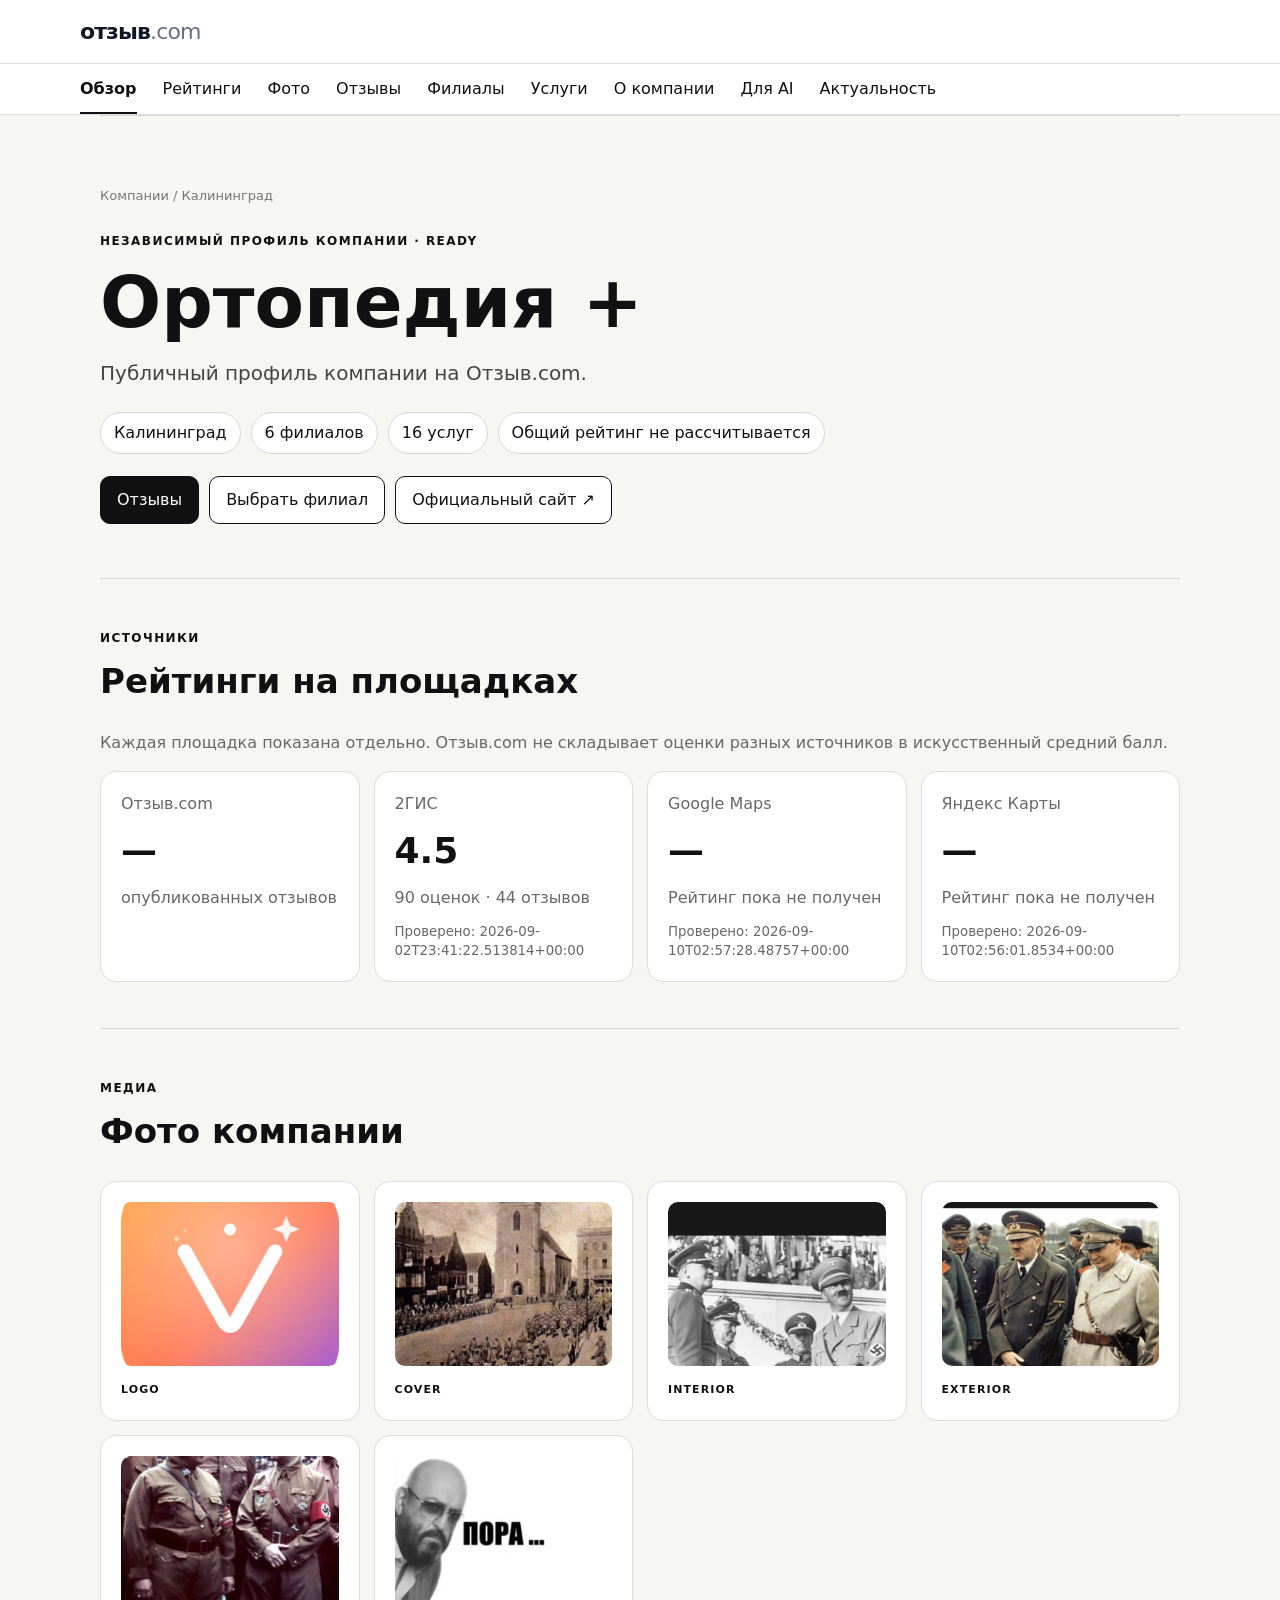
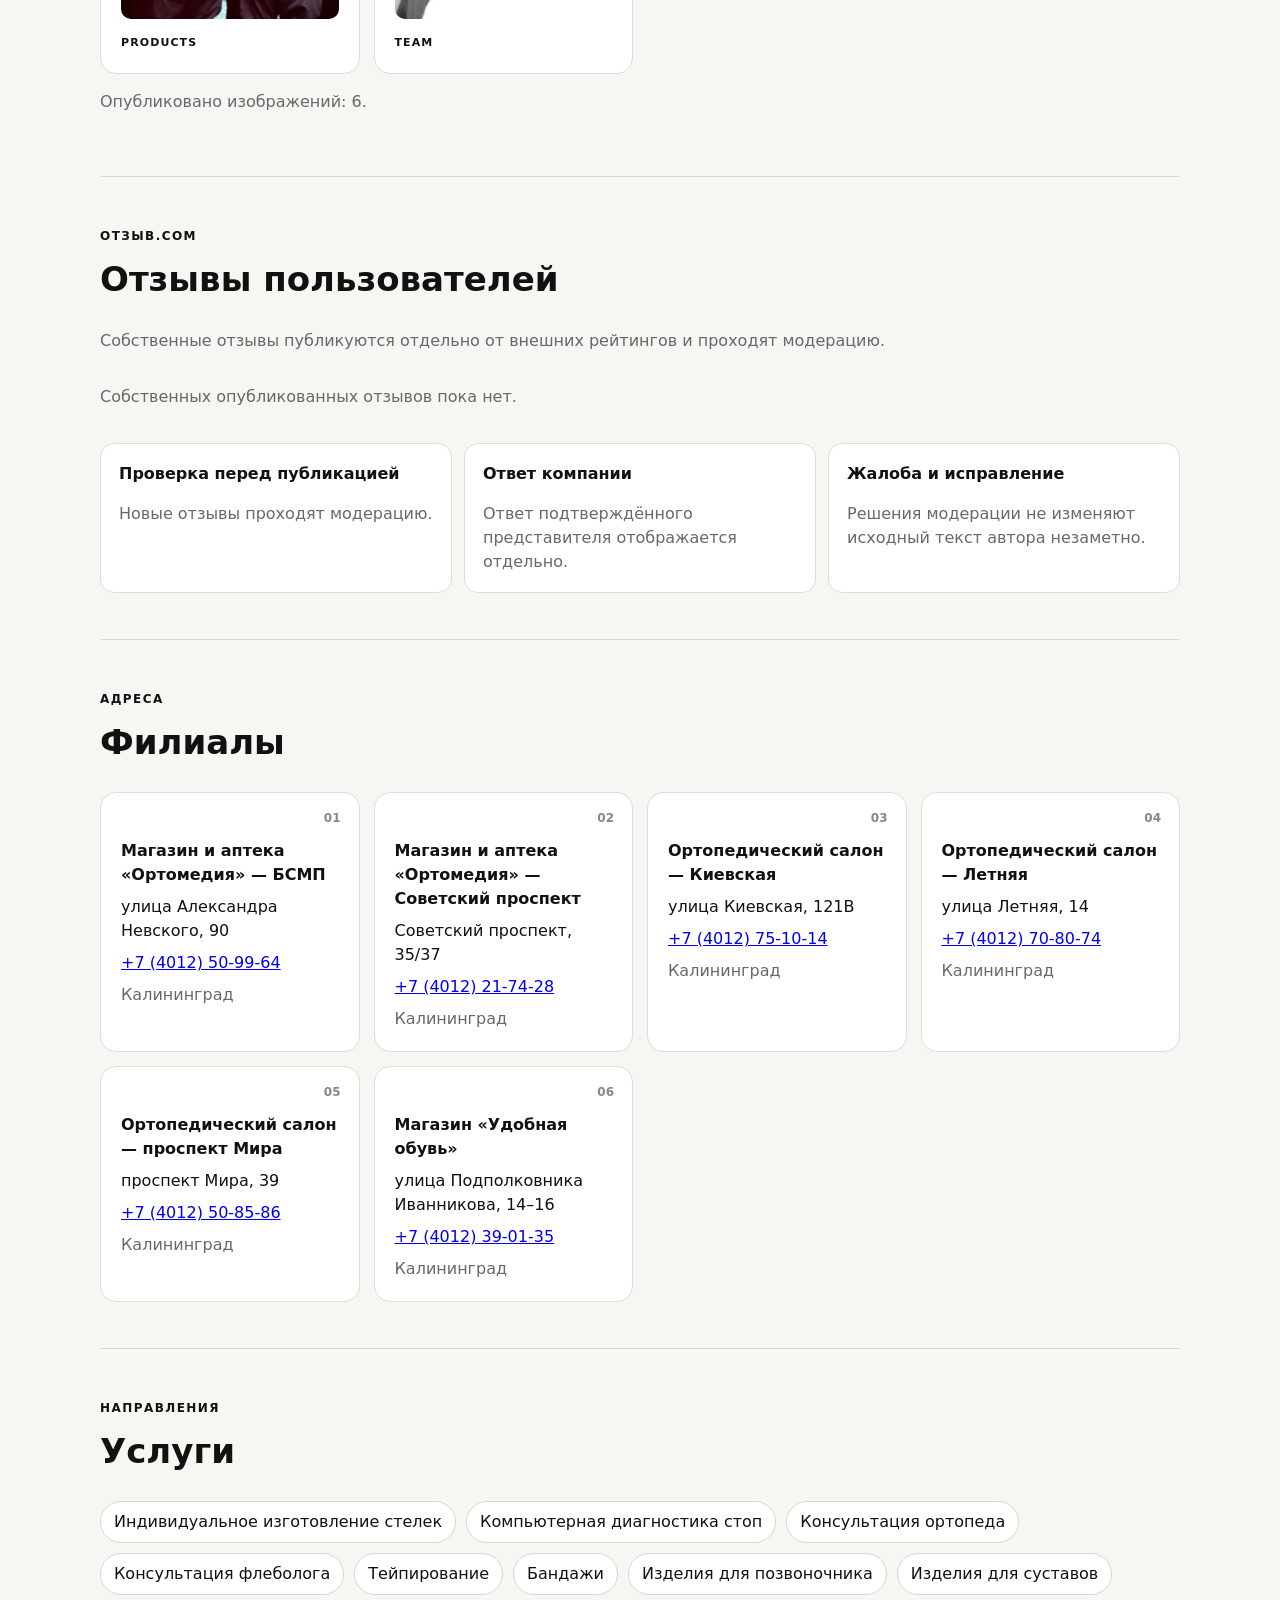
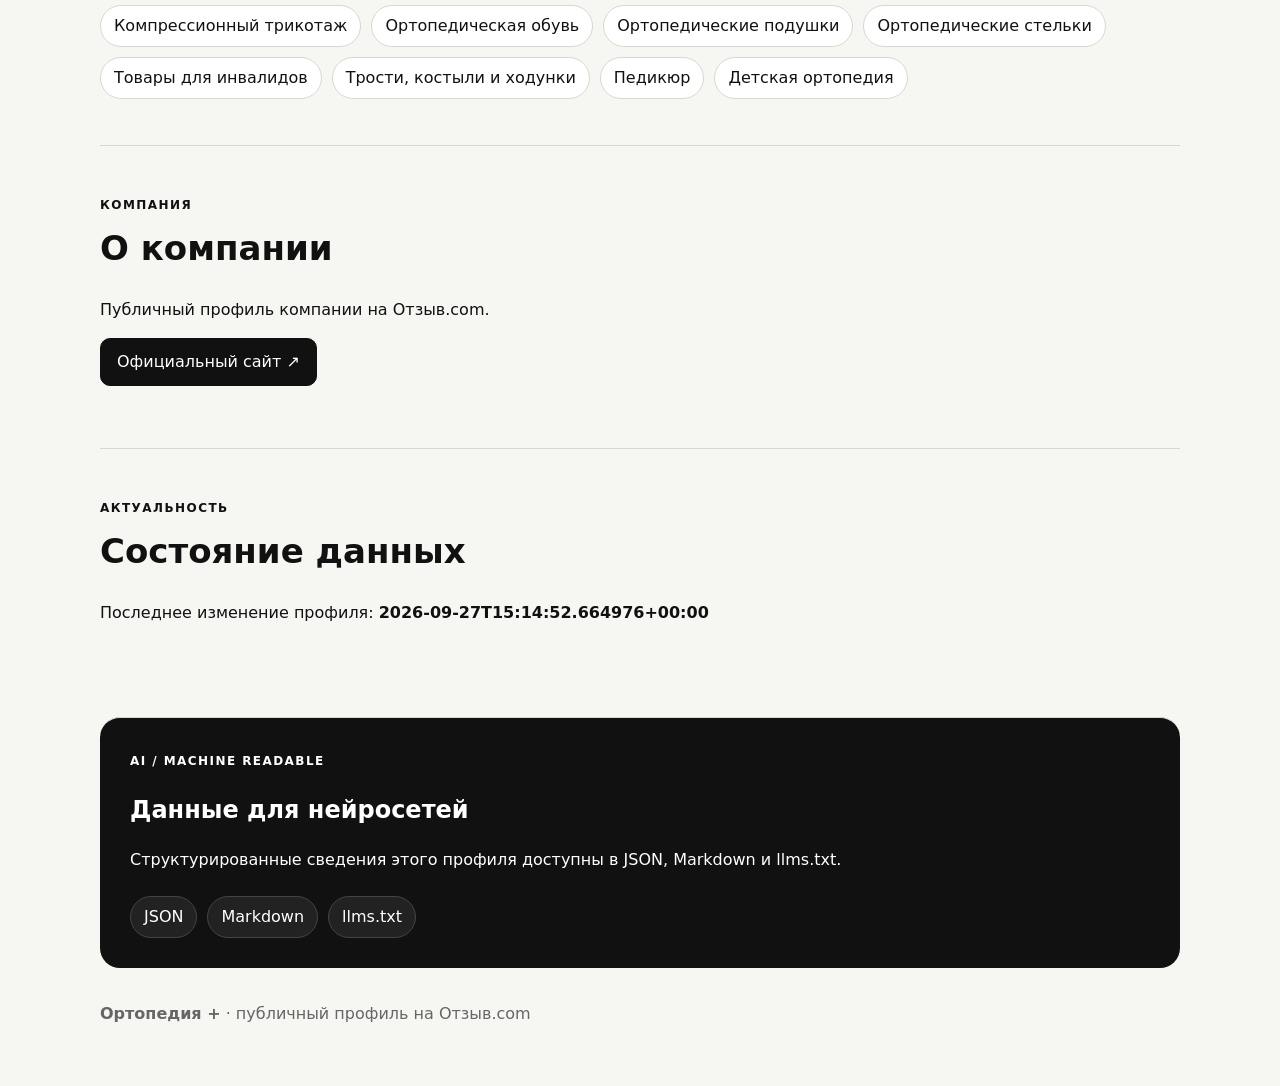
==== commit 7f814bda: "Publish profile: ortomediya" ====
--- a/profiles/ortomediya/index.html
+++ b/profiles/ortomediya/index.html
@@ -1 +1,26 @@
-<!doctype html><html lang="ru"><head><meta charset="utf-8"><meta name="viewport" content="width=device-width,initial-scale=1"><meta name="robots" content="noindex,nofollow"><meta name="theme-color" content="#101828"><meta name="description" content="Профиль сети ортопедических салонов «Ортомедия» в Калининграде: филиалы, услуги, фотографии и рейтинги по отдельным источникам."><link rel="canonical" href="https://ortomediya.xn--b1ajuq0c.com/"><meta property="og:type" content="website"><meta property="og:title" content="Ортомедия — отзывы и информация о компании"><meta property="og:description" content="Филиалы, услуги и отдельные рейтинги источников компании «Ортомедия» в Калининграде."><meta property="og:url" content="https://ortomediya.xn--b1ajuq0c.com/"><title>Ортомедия — отзывы, филиалы и услуги в Калининграде | Отзыв.com</title><link rel="icon" href="https://отзыв.com/favicon.svg" type="image/svg+xml"><link rel="stylesheet" href="profile.css?v=20260920-review1"><script type="application/ld+json">{"@context":"https://schema.org","@type":"Organization","name":"Ортомедия","alternateName":"ООО «Фармед»","description":"Сеть ортопедических салонов в Калининграде.","url":"https://ortomediya.ru/","sameAs":["https://2gis.ru/kaliningrad/firm/5630027815194588"],"areaServed":{"@type":"City","name":"Калининград"},"knowsAbout":["Индивидуальное изготовление стелек","Компьютерная диагностика стоп","Консультация ортопеда","Консультация флеболога","Тейпирование","Бандажи","Изделия для позвоночника","Изделия для суставов","Компрессионный трикотаж","Ортопедическая обувь","Ортопедические подушки","Ортопедические стельки","Товары для инвалидов","Трости, костыли и ходунки","Педикюр","Детская ортопедия"]}</script></head><body><header><div class="wrap nav"><a class="brand" href="https://отзыв.com/">отзыв<span>.com</span></a><a class="btn" href="account-login.html">Личный кабинет</a></div></header><nav class="profile-nav" aria-label="Разделы профиля"><div class="wrap"><a href="#overview">Обзор</a><a href="#sources">Рейтинги</a><a href="#media">Фото</a><a href="#own">Отзывы</a><a href="#locations">Филиалы</a><a href="#services">Услуги</a><a href="#ai-profile">Для AI</a><a href="#faq">Вопросы</a><a href="#updates">Актуальность</a><a href="#management">Личный кабинет</a></div></nav><section class="hero" id="overview"><div class="wrap"><nav class="crumbs" aria-label="Хлебные крошки">Компании / Калининград / Ортопедические товары</nav><div class="identity"><div class="company-logo" aria-hidden="true">ОМ</div><div class="identity-main"><small class="kicker">НЕЗАВИСИМЫЙ ПРОФИЛЬ КОМПАНИИ</small><h1>Ортомедия</h1><p class="lead">Сеть ортопедических салонов в Калининграде. Факты, филиалы, услуги и отдельные рейтинги площадок — без смешивания в общий рейтинг.</p><div class="status-line"><span class="verification">Представитель подтверждён</span><span class="muted">Данные компании: 2 сентября 2026</span></div></div><div class="rating-summary"><small>РЕЙТИНГ ИСТОЧНИКА</small><strong>4,5</strong><div class="stars" aria-label="4,5 из 5">★★★★<i>★</i></div><span>2ГИС · 90 оценок</span><em>3 источника · рейтинг получен у 1</em></div></div><div class="quick-info"><div><small>Контакты</small><b>По каждому филиалу</b></div><div><small>Часы работы</small><b>Зависят от адреса</b></div><div><small>География</small><b>6 филиалов в Калининграде</b></div><div class="actions"><a class="btn primary" href="#own">Оставить отзыв</a><a class="btn" href="#locations">Выбрать филиал</a><a class="btn" href="https://ortomediya.ru/" target="_blank" rel="noopener">Официальный сайт ↗</a><button class="btn assistant-launch" type="button" data-assistant-open><svg viewBox="0 0 24 24" aria-hidden="true"><path d="M5 5.75A2.75 2.75 0 0 1 7.75 3h8.5A2.75 2.75 0 0 1 19 5.75v6.5A2.75 2.75 0 0 1 16.25 15H11l-4.65 3.49A.85.85 0 0 1 5 17.81V15.1a2.75 2.75 0 0 1-2-2.65v-6.7A2.75 2.75 0 0 1 5.75 3"/><circle cx="8" cy="9" r="1"/><circle cx="12" cy="9" r="1"/><circle cx="16" cy="9" r="1"/></svg>Спросить AI‑ассистента</button></div></div></div></section><main class="wrap layout"><div class="stack"><section class="card"><div class="heading"><div><small class="kicker">ПРОФИЛЬ</small><h2>О компании</h2></div><b class="good">● Компания существует</b></div><div class="facts"><div><small>Город</small><b>Калининград</b></div><div><small>Филиалы</small><b>6 адресов</b></div><div><small>Услуги</small><b>15 подтверждено</b></div><div><small>Общий рейтинг</small><b>Не рассчитывается</b></div></div></section><section class="card" id="sources"><small class="kicker">ИСТОЧНИКИ</small><h2>Рейтинги на площадках</h2><p class="muted intro">Каждая площадка показана отдельно. «Отзыв.com» не складывает оценки разных источников в искусственный средний балл.</p><div class="sources"><article class="source active"><div class="source-brand" aria-hidden="true">2</div><div class="source-head"><b>2ГИС</b><em class="connected">Рейтинг получен</em></div><div><strong class="score">4,5</strong> <span class="muted">из 5</span></div><div class="stars" aria-label="4,5 из 5">★★★★<i>★</i></div><p><b>90</b> оценок · <b>44</b> отзыва</p><small class="muted">Проверено: 2 сентября 2026</small><a class="source-foot" href="https://2gis.ru/kaliningrad/firm/5630027815194588" target="_blank" rel="noopener">Открыть карточку 2ГИС ↗</a></article><article class="source pending"><div class="source-brand yandex" aria-hidden="true">Я</div><div class="source-head"><b>Яндекс Карты</b><em>Источник добавлен</em></div><div class="placeholder-score"><strong>—</strong> <span>из 5</span></div><div class="stars unavailable" aria-label="Рейтинг пока не получен">☆☆☆☆☆</div><p class="placeholder-meta">Рейтинг пока не получен.</p><small class="muted">Источник проверен: 10 сентября 2026</small><a class="source-foot" href="https://yandex.ru/maps/org/ortomediya/219025934221/?ll=20.522103%2C54.714468&amp;z=14" target="_blank" rel="noopener">Открыть Яндекс Карты ↗</a></article><article class="source pending"><div class="source-brand google" aria-hidden="true">G</div><div class="source-head"><b>Google Maps</b><em>Источник добавлен</em></div><div class="placeholder-score"><strong>—</strong> <span>из 5</span></div><div class="stars unavailable" aria-label="Рейтинг пока не получен">☆☆☆☆☆</div><p class="placeholder-meta">Рейтинг пока не получен.</p><small class="muted">Источник проверен: 10 сентября 2026</small><a class="source-foot" href="https://maps.app.goo.gl/Xhi5QMR3icV3uPWm6" target="_blank" rel="noopener">Открыть Google Maps ↗</a></article></div></section><section class="card" id="media"><div class="section-actions"><div><small class="kicker">ФОТОГРАФИИ</small><h2>Фотографии компании</h2></div><span class="availability">4 опубликовано</span></div><p class="muted intro">Фотографии добавлены компанией. Нажмите на изображение, чтобы открыть его крупно.</p><div class="media-gallery-demo" aria-label="Фотографии компании"><button class="media-photo-demo" type="button" aria-label="Открыть фотографию: Интерьер"><span aria-hidden="true">◇</span><b>Интерьер</b></button><button class="media-photo-demo" type="button" aria-label="Открыть фотографию: Фасад"><span aria-hidden="true">◇</span><b>Фасад</b></button><button class="media-photo-demo" type="button" aria-label="Открыть фотографию: Товары"><span aria-hidden="true">◇</span><b>Товары</b></button><button class="media-photo-demo" type="button" aria-label="Открыть фотографию: Команда"><span aria-hidden="true">◇</span><b>Команда</b></button></div><div class="media-meta"><span><b>4</b> фотографии</span><span><b>Источник:</b> компания</span></div></section><section class="card" id="own"><div class="heading own-head"><div><small class="kicker">ОТЗЫВ.COM</small><h2>Отзывы пользователей</h2></div><span class="availability">Собственные отзывы</span></div><p class="muted intro">Собственные отзывы публикуются отдельно от внешних рейтингов и проходят модерацию.</p><div class="empty review-empty"><span>☆</span><b>Пока нет опубликованных отзывов</b><p>Здесь появятся отзывы пользователей после модерации.</p><button class="btn primary" type="button" data-review-open>Оставить отзыв</button></div><div class="review-features" id="review-policy"><article><b>Проверка перед публикацией</b><p>Новый отзыв получает статус «На модерации». Спам, персональные данные и неподтверждённые обвинения не публикуются автоматически.</p></article><article><b>Ответ компании</b><p>Подтверждённый представитель сможет дать официальный ответ. Он будет отмечен отдельно и не изменит текст автора.</p></article><article><b>Жалоба и исправление</b><p>У каждой опубликованной карточки появится действие «Пожаловаться». Решение модератора сохраняется в истории.</p></article></div><div class="moderation-flow" aria-label="Жизненный цикл отзыва"><span class="active"><b>1</b> Отправлен</span><span><b>2</b> На модерации</span><span><b>3</b> Опубликован</span><span><b>4</b> Ответ компании</span></div><dialog id="review-dialog" aria-labelledby="review-dialog-title"><form method="dialog" class="review-form"><div class="heading"><div><small class="kicker">ОТЗЫВ.COM</small><h2 id="review-dialog-title">Оставить отзыв</h2></div><button class="btn" type="button" value="cancel" aria-label="Закрыть" data-review-close>×</button></div><p class="muted">Отзыв будет опубликован только после проверки. Внешние площадки к этому отзыву отношения не имеют.</p><label>Ваше имя<input name="author_display_name" minlength="2" maxlength="80" autocomplete="name" required></label><label>E-mail<input name="author_email" type="email" maxlength="254" autocomplete="email" inputmode="email" required><small class="muted">Адрес нужен для проверки отзыва и не публикуется в профиле.</small></label><fieldset class="star-rating"><legend>Ваша оценка</legend><div class="star-buttons" role="radiogroup" aria-label="Оценка от 1 до 5"><button type="button" data-rating="1" aria-label="1 — Очень плохо">☆</button><button type="button" data-rating="2" aria-label="2 — Плохо">☆</button><button type="button" data-rating="3" aria-label="3 — Нормально">☆</button><button type="button" data-rating="4" aria-label="4 — Хорошо">☆</button><button type="button" data-rating="5" aria-label="5 — Отлично">☆</button></div><input type="hidden" name="rating" required><span class="rating-label" aria-live="polite">Выберите оценку</span></fieldset><label>Отзыв<textarea name="body" minlength="50" maxlength="5000" rows="7" required aria-describedby="review-body-help review-body-count" placeholder="Расскажите о своём опыте взаимодействия с компанией"></textarea><small class="muted" id="review-body-help">От 50 до 5000 символов. Не указывайте чужие телефоны, адреса и другие персональные данные.</small><small class="muted" id="review-body-count" aria-live="polite">0 / 5000</small></label><label><input name="experience_confirmed" type="checkbox" required> Подтверждаю, что отзыв основан на моём личном опыте.</label><label><input name="terms_accepted" type="checkbox" required> Согласен с правилами публикации.</label><label><input name="privacy_accepted" type="checkbox" required> Согласен на обработку данных, необходимых для проверки и публикации отзыва.</label><div class="disabled-note">Отправка временно недоступна. Введённые данные сейчас не передаются и не сохраняются.</div><button class="btn primary" type="submit" disabled>Отправить на модерацию</button></form></dialog></section><section class="card" id="locations"><div class="section-actions"><div><small class="kicker">ФИЛИАЛЫ</small><h2>Адреса в Калининграде</h2></div><span class="availability">6 филиалов</span></div><p class="muted intro">Контакты и часы работы указаны отдельно для каждого филиала.</p><div class="locations-grid"><article class="location-card"><div class="location-number">01</div><h3>Советский проспект, 35/37</h3><dl><div><dt>Телефон</dt><dd><a href="tel:+74012217428">+7 (4012) 21-74-28</a></dd></div><div><dt>Часы</dt><dd>09:00–20:00 · сб 09:00–19:00 · вс 10:00–18:00</dd></div></dl><a class="route" href="https://2gis.ru/kaliningrad/search/Советский%20проспект%2035%2F37" target="_blank" rel="noopener">Построить маршрут ↗</a></article><article class="location-card"><div class="location-number">02</div><h3>Проспект Мира, 39</h3><dl><div><dt>Телефон</dt><dd><a href="tel:+74012508586">+7 (4012) 50-85-86</a></dd></div><div><dt>Часы</dt><dd>Ежедневно 09:00–20:00</dd></div></dl><a class="route" href="https://2gis.ru/kaliningrad/search/Проспект%20Мира%2039" target="_blank" rel="noopener">Построить маршрут ↗</a></article><article class="location-card"><div class="location-number">03</div><h3>Улица Киевская, 121В</h3><dl><div><dt>Телефон</dt><dd><a href="tel:+74012751014">+7 (4012) 75-10-14</a></dd></div><div><dt>Часы</dt><dd>пн–сб 10:00–19:00 · вс 10:00–18:00</dd></div></dl><a class="route" href="https://2gis.ru/kaliningrad/search/Киевская%20121В" target="_blank" rel="noopener">Построить маршрут ↗</a></article><article class="location-card"><div class="location-number">04</div><h3>Улица Александра Невского, 90</h3><dl><div><dt>Телефон</dt><dd><a href="tel:+74012509964">+7 (4012) 50-99-64</a></dd></div><div><dt>Часы</dt><dd>пн–сб 09:00–20:00 · вс 10:00–18:00</dd></div></dl><a class="route" href="https://2gis.ru/kaliningrad/search/Александра%20Невского%2090" target="_blank" rel="noopener">Построить маршрут ↗</a></article><article class="location-card"><div class="location-number">05</div><h3>Улица Летняя, 14</h3><dl><div><dt>Телефон</dt><dd><a href="tel:+74012708074">+7 (4012) 70-80-74</a></dd></div><div><dt>Часы</dt><dd>пн–пт 08:00–20:00 · сб 10:00–19:00 · вс 10:00–18:00</dd></div></dl><a class="route" href="https://2gis.ru/kaliningrad/search/Летняя%2014" target="_blank" rel="noopener">Построить маршрут ↗</a></article><article class="location-card"><div class="location-number">06</div><h3>Улица Подполковника Иванникова, 14–16</h3><dl><div><dt>Телефон</dt><dd><a href="tel:+74012390135">+7 (4012) 39-01-35</a></dd></div><div><dt>Часы</dt><dd>пн–сб 10:00–19:00 · вс 10:00–18:00</dd></div></dl><a class="route" href="https://2gis.ru/kaliningrad/search/Подполковника%20Иванникова%2014-16" target="_blank" rel="noopener">Построить маршрут ↗</a></article></div></section><section class="card" id="services"><div class="section-actions"><div><small class="kicker">НАПРАВЛЕНИЯ</small><h2>Услуги</h2></div><span class="availability">16 опубликовано</span></div><p class="muted intro">Список отражает направления, опубликованные компанией в профиле.</p><div class="service-list"><span>Индивидуальное изготовление стелек</span><span>Компьютерная диагностика стоп</span><span>Консультация ортопеда</span><span>Консультация флеболога</span><span>Тейпирование</span><span>Бандажи</span><span>Изделия для позвоночника</span><span>Изделия для суставов</span><span>Компрессионный трикотаж</span><span>Ортопедическая обувь</span><span>Ортопедические подушки</span><span>Ортопедические стельки</span><span>Товары для инвалидов</span><span>Трости, костыли и ходунки</span><span>Педикюр</span><span>Детская ортопедия</span></div></section><section class="card" id="ai-profile"><small class="kicker">AI / MACHINE READABLE</small><h2>Профиль для машин и нейросетей</h2><p class="muted intro">Структурированные данные предназначены для однозначного чтения профиля. Отдельные источники рейтингов не объединяются, а отсутствующие сведения не заменяются предположениями.</p><div class="facts"><div><small>JSON</small><b><a href="profile.json">profile.json</a></b></div><div><small>Markdown</small><b><a href="profile.md">profile.md</a></b></div><div><small>LLM instructions</small><b><a href="llms.txt">llms.txt</a></b></div><div><small>Собственные отзывы</small><b>0 опубликовано</b></div></div><div class="note"><b>Важно:</b> машиночитаемая структура помогает системам корректно понять факты профиля, но не гарантирует упоминание или рекомендацию во внешних AI-сервисах.</div></section><section class="card" id="faq"><small class="kicker">ВОПРОСЫ И ОТВЕТЫ</small><h2>О профиле компании</h2><div class="review-features"><article><b>Как рассчитывается рейтинг?</b><p>Рейтинги площадок показываются отдельно. «Отзыв.com» не объединяет их в искусственную общую оценку.</p></article><article><b>Откуда берутся сведения?</b><p>Факты публикуются из данных компании и разрешённых источников с указанием даты актуальности.</p></article><article><b>Может ли компания удалить отзыв?</b><p>Оплата или управление профилем не дают права удалять достоверные отзывы или менять оценки пользователей.</p></article></div></section><section class="card" id="updates"><div class="section-actions"><div><small class="kicker">АКТУАЛЬНОСТЬ</small><h2>Обновления и исправления</h2></div><span class="availability">Последнее изменение: 20 сентября 2026</span></div><p class="muted intro">Существенные изменения сведений и источников фиксируются с датой обновления.</p><div class="facts"><div><small>2 сентября 2026</small><b>Обновлён снимок рейтинга 2ГИС</b></div><div><small>10 сентября 2026</small><b>Добавлены источники Яндекс Карт и Google Maps</b></div><div><small>20 сентября 2026</small><b>Обновлены услуги компании</b></div></div><div class="note"><b>Нашли неточность?</b> Сообщите, какие сведения требуют исправления, и приложите источник подтверждения.</div><div class="actions"><a class="btn" href="https://отзыв.com/contacts/">Сообщить об ошибке</a><a class="btn" href="mailto:info@xn--b1ajuq0c.com">info@отзыв.com</a></div></section><section class="card" id="management"><div class="section-actions"><div><small class="kicker">ЛИЧНЫЙ КАБИНЕТ</small><h2>Управление профилем</h2></div><span class="availability">Защищённый доступ</span></div><p class="muted intro">Уполномоченный представитель компании может обновлять сведения, филиалы, услуги, фотографии и официальные ответы через защищённый личный кабинет.</p><a class="btn primary" href="account-login.html">Войти в личный кабинет</a></section></div></main><footer><div class="wrap"><span>© Отзыв.com</span><span>Данные и рейтинги источников показываются раздельно.</span></div></footer><button class="assistant-fab" type="button" data-assistant-open aria-label="Открыть AI-ассистента компании"><svg viewBox="0 0 24 24" aria-hidden="true"><path d="M5.75 4h12.5A2.75 2.75 0 0 1 21 6.75v7.5A2.75 2.75 0 0 1 18.25 17H12l-5.2 3.25A.85.85 0 0 1 5.5 19.5V17A2.75 2.75 0 0 1 3 14.25v-7.5A2.75 2.75 0 0 1 5.75 4Z"/><circle cx="8" cy="10.5" r="1"/><circle cx="12" cy="10.5" r="1"/><circle cx="16" cy="10.5" r="1"/></svg></button><dialog class="assistant-dialog" id="company-assistant" aria-labelledby="assistant-title" data-company-slug="ortomediya"><div class="assistant-shell"><header class="assistant-head"><div class="assistant-avatar" aria-hidden="true"><svg viewBox="0 0 24 24"><path d="M5.75 4h12.5A2.75 2.75 0 0 1 21 6.75v7.5A2.75 2.75 0 0 1 18.25 17H12l-5.2 3.25A.85.85 0 0 1 5.5 19.5V17A2.75 2.75 0 0 1 3 14.25v-7.5A2.75 2.75 0 0 1 5.75 4Z"/></svg></div><div><small>AI‑АССИСТЕНТ КОМПАНИИ</small><b id="assistant-title">Ортомедия</b><span><i></i> Подключается компанией</span></div><button class="assistant-close" type="button" aria-label="Закрыть чат" data-assistant-close>×</button></header><div class="assistant-body"><div class="assistant-message"><b>Здравствуйте!</b><p>Я помогу найти информацию об услугах и филиалах компании «Ортомедия».</p></div><div class="assistant-suggestions" aria-label="Примеры вопросов"><button type="button" disabled>Где находится ближайший филиал?</button><button type="button" disabled>Какие услуги доступны?</button><button type="button" disabled>Как связаться с компанией?</button></div><p class="assistant-notice">Чат появится после подключения AI‑сервиса в личном кабинете компании.</p></div><form class="assistant-compose"><label class="sr-only" for="assistant-input">Ваш вопрос</label><input id="assistant-input" placeholder="Введите вопрос…" disabled><button type="submit" disabled aria-label="Отправить вопрос">➜</button></form><footer class="assistant-foot">AI может ошибаться. Проверяйте важную информацию у компании.</footer></div></dialog><script>(()=>{const dialog=document.getElementById('company-assistant');if(!dialog||typeof dialog.showModal!=='function')return;document.querySelectorAll('[data-assistant-open]').forEach(button=>button.addEventListener('click',()=>{if(!dialog.open)dialog.showModal()}));dialog.querySelector('[data-assistant-close]').addEventListener('click',()=>dialog.close());dialog.addEventListener('click',event=>{if(event.target===dialog)dialog.close()});dialog.addEventListener('cancel',()=>dialog.close())})();</script><script>(()=>{const d=document.getElementById('review-dialog');if(!d||typeof d.showModal!=='function')return;document.querySelectorAll('[data-review-open]').forEach(b=>b.addEventListener('click',()=>{if(!d.open)d.showModal()}));d.querySelector('[data-review-close]')?.addEventListener('click',()=>d.close());d.addEventListener('click',e=>{if(e.target===d)d.close()});d.addEventListener('cancel',e=>{e.preventDefault();d.close()});const body=d.querySelector('textarea[name="body"]'),bodyCount=d.querySelector('#review-body-count');if(body&&bodyCount){const updateBodyCount=()=>{bodyCount.textContent=body.value.length+' / 5000'};body.addEventListener('input',updateBodyCount);updateBodyCount()}const buttons=[...d.querySelectorAll('.star-buttons button')],input=d.querySelector('input[name="rating"]'),label=d.querySelector('.rating-label'),labels=['','1 — Очень плохо','2 — Плохо','3 — Нормально','4 — Хорошо','5 — Отлично'];const paint=n=>buttons.forEach((b,i)=>{const on=i<n;b.textContent=on?'★':'☆';b.classList.toggle('selected',on);b.setAttribute('aria-checked',String(i===n-1))});buttons.forEach((b,index)=>{b.setAttribute('role','radio');b.setAttribute('aria-checked','false');b.tabIndex=index===0?0:-1;b.addEventListener('click',()=>{const n=Number(b.dataset.rating);input.value=String(n);buttons.forEach(x=>x.tabIndex=Number(x.dataset.rating)===n?0:-1);paint(n);label.textContent=labels[n]});b.addEventListener('keydown',e=>{if(!['ArrowLeft','ArrowRight','ArrowUp','ArrowDown','Home','End'].includes(e.key))return;e.preventDefault();let n=Number(input.value)||Number(b.dataset.rating)||1;if(e.key==='Home')n=1;else if(e.key==='End')n=5;else if(e.key==='ArrowRight'||e.key==='ArrowUp')n=Math.min(5,n+1);else n=Math.max(1,n-1);input.value=String(n);buttons.forEach(x=>x.tabIndex=Number(x.dataset.rating)===n?0:-1);paint(n);label.textContent=labels[n];buttons[n-1].focus()});b.addEventListener('mouseenter',()=>paint(Number(b.dataset.rating)))});d.querySelector('.star-buttons').addEventListener('mouseleave',()=>paint(Number(input.value)||0));})();</script><dialog id="media-lightbox" class="media-lightbox" aria-label="Просмотр фотографии"><button id="media-lightbox-close" class="media-lightbox-close" type="button" aria-label="Закрыть">×</button><button id="media-lightbox-prev" class="media-lightbox-nav prev" type="button" aria-label="Предыдущая фотография">‹</button><img id="media-lightbox-image" alt=""><button id="media-lightbox-next" class="media-lightbox-nav next" type="button" aria-label="Следующая фотография">›</button></dialog><script>(()=>{const d=document.getElementById('media-lightbox'),img=document.getElementById('media-lightbox-image'),close=document.getElementById('media-lightbox-close'),prev=document.getElementById('media-lightbox-prev'),next=document.getElementById('media-lightbox-next');let items=[],index=0;const collect=()=>[...document.querySelectorAll('#media img')].filter(x=>x.currentSrc||x.src);const show=i=>{items=collect();if(!items.length)return;index=(i+items.length)%items.length;img.src=items[index].currentSrc||items[index].src;img.alt=items[index].alt||'Фотография компании';const multi=items.length>1;prev.hidden=!multi;next.hidden=!multi;if(!d.open)d.showModal()};document.getElementById('media')?.addEventListener('click',e=>{const target=e.target.closest('img');if(!target)return;const list=collect();const i=list.indexOf(target);if(i>=0)show(i)});close.addEventListener('click',()=>d.close());prev.addEventListener('click',()=>show(index-1));next.addEventListener('click',()=>show(index+1));d.addEventListener('click',e=>{if(e.target===d)d.close()});document.addEventListener('keydown',e=>{if(!d.open)return;if(e.key==='ArrowLeft')show(index-1);if(e.key==='ArrowRight')show(index+1)});})();</script><script>(()=>{const nav=document.querySelector('.profile-nav'),links=[...document.querySelectorAll('.profile-nav a[href^="#"]')];if(!nav||!links.length)return;const pairs=links.map(a=>({a,section:document.getElementById(a.hash.slice(1))})).filter(x=>x.section);let active='';const centerLink=a=>{const strip=nav.querySelector('.wrap');if(!strip)return;const left=a.offsetLeft-(strip.clientWidth-a.offsetWidth)/2;strip.scrollTo({left:Math.max(0,left),behavior:'smooth'})};const setActive=id=>{if(id===active)return;active=id;let selected=null;links.forEach(a=>{const on=a.hash==='#'+id;a.classList.toggle('active',on);if(on){a.setAttribute('aria-current','location');selected=a}else a.removeAttribute('aria-current')});if(selected)centerLink(selected)};const update=()=>{const y=nav.getBoundingClientRect().bottom+24;let current=pairs[0]?.section.id||'';for(const {section} of pairs){if(section.getBoundingClientRect().top<=y)current=section.id;else break}if(window.innerHeight+window.scrollY>=document.documentElement.scrollHeight-4)current=pairs[pairs.length-1].section.id;setActive(current)};links.forEach(a=>a.addEventListener('click',()=>setActive(a.hash.slice(1))));let ticking=false;const schedule=()=>{if(ticking)return;ticking=true;requestAnimationFrame(()=>{update();ticking=false})};addEventListener('scroll',schedule,{passive:true});addEventListener('resize',schedule);addEventListener('hashchange',schedule);update()})();</script></body></html>+<!doctype html>
+<html lang="ru"><head><meta charset="utf-8"><meta name="viewport" content="width=device-width,initial-scale=1">
+<meta name="description" content="Публичный профиль компании на Отзыв.com."><meta name="theme-color" content="#101828"><link rel="canonical" href="https://ortomediya.xn--b1ajuq0c.com/">
+<meta property="og:type" content="website"><meta property="og:title" content="Ортопедия + — отзывы и информация о компании"><meta property="og:description" content="Публичный профиль компании на Отзыв.com."><meta property="og:url" content="https://ortomediya.xn--b1ajuq0c.com/"><meta property="og:image" content="https://ortomediya.xn--b1ajuq0c.com/media/01-cover.webp">
+<title>Ортопедия + — отзывы, филиалы и услуги в Калининград | Отзыв.com</title><link rel="icon" href="https://xn--b1ajuq0c.com/favicon.svg" type="image/svg+xml"><link rel="stylesheet" href="profile.css"><script type="application/ld+json">{"@context":"https://schema.org","@type":"Organization","name":"Ортопедия +","url":"https://ortomediya.ru/","legalName":"ООО «Фармед»","description":"Публичный профиль компании на Отзыв.com.","areaServed":{"@type":"City","name":"Калининград"},"knowsAbout":["Индивидуальное изготовление стелек","Компьютерная диагностика стоп","Консультация ортопеда","Консультация флеболога","Тейпирование","Бандажи","Изделия для позвоночника","Изделия для суставов","Компрессионный трикотаж","Ортопедическая обувь","Ортопедические подушки","Ортопедические стельки","Товары для инвалидов","Трости, костыли и ходунки","Педикюр","Детская ортопедия"],"logo":"https://ortomediya.xn--b1ajuq0c.com/media/00-logo.webp","image":"https://ortomediya.xn--b1ajuq0c.com/media/01-cover.webp"}</script></head>
+<body><header class="top"><a class="brand" href="https://xn--b1ajuq0c.com/" aria-label="Отзыв.com — главная">отзыв<span>.com</span></a></header>
+<nav class="nav" aria-label="Разделы профиля"><a href="#overview">Обзор</a><a href="#ratings">Рейтинги</a><a href="#media">Фото</a><a href="#reviews">Отзывы</a><a href="#locations">Филиалы</a><a href="#services">Услуги</a><a href="#about">О компании</a><a href="#ai">Для AI</a><a href="#freshness">Актуальность</a></nav>
+<main>
+<section id="overview" class="hero"><div><nav class="crumbs" aria-label="Хлебные крошки">Компании / Калининград</nav><span class="eyebrow">НЕЗАВИСИМЫЙ ПРОФИЛЬ КОМПАНИИ · READY</span><h1>Ортопедия +</h1><p class="lead">Публичный профиль компании на Отзыв.com.</p><div class="meta"><span>Калининград</span><span>6 филиалов</span><span>16 услуг</span><span>Общий рейтинг не рассчитывается</span></div><div class="hero-actions"><a class="button" href="#reviews">Отзывы</a><a class="button secondary" href="#locations">Выбрать филиал</a><a class="button secondary" href="https://ortomediya.ru/" target="_blank" rel="noopener nofollow">Официальный сайт ↗</a></div></div></section>
+<section id="ratings"><div class="head"><span class="eyebrow">ИСТОЧНИКИ</span><h2>Рейтинги на площадках</h2><p class="muted">Каждая площадка показана отдельно. Отзыв.com не складывает оценки разных источников в искусственный средний балл.</p></div><div class="grid"><article class='card'><div class='label'>Отзыв.com</div><div class='rating'>—</div><div class='muted'> опубликованных отзывов</div></article><article class='card source-card'><div class='label'>2ГИС</div><div class='rating'>4.5</div><div class='muted'>90 оценок · 44 отзывов</div><small class='muted source-check'>Проверено: 2026-09-02T23:41:22.513814+00:00</small></article><article class='card source-card'><div class='label'>Google Maps</div><div class='rating'>—</div><div class='muted'>Рейтинг пока не получен</div><small class='muted source-check'>Проверено: 2026-09-10T02:57:28.48757+00:00</small></article><article class='card source-card'><div class='label'>Яндекс Карты</div><div class='rating'>—</div><div class='muted'>Рейтинг пока не получен</div><small class='muted source-check'>Проверено: 2026-09-10T02:56:01.8534+00:00</small></article></div></section>
+<section id="media"><div class="head"><span class="eyebrow">МЕДИА</span><h2>Фото компании</h2></div><div class="media-grid"><figure class='media-card'><button class='media-open' type='button' data-media-src='media/00-logo.webp' aria-label='Открыть фотографию'><img src='media/00-logo.webp' alt='Ортопедия +' loading='lazy'></button><figcaption><span class='media-type'>logo</span></figcaption></figure><figure class='media-card'><button class='media-open' type='button' data-media-src='media/01-cover.webp' aria-label='Открыть фотографию'><img src='media/01-cover.webp' alt='Ортопедия +' loading='lazy'></button><figcaption><span class='media-type'>cover</span></figcaption></figure><figure class='media-card'><button class='media-open' type='button' data-media-src='media/02-interior.webp' aria-label='Открыть фотографию'><img src='media/02-interior.webp' alt='Ортопедия +' loading='lazy'></button><figcaption><span class='media-type'>interior</span></figcaption></figure><figure class='media-card'><button class='media-open' type='button' data-media-src='media/03-exterior.webp' aria-label='Открыть фотографию'><img src='media/03-exterior.webp' alt='Ортопедия +' loading='lazy'></button><figcaption><span class='media-type'>exterior</span></figcaption></figure><figure class='media-card'><button class='media-open' type='button' data-media-src='media/04-products.webp' aria-label='Открыть фотографию'><img src='media/04-products.webp' alt='Ортопедия +' loading='lazy'></button><figcaption><span class='media-type'>products</span></figcaption></figure><figure class='media-card'><button class='media-open' type='button' data-media-src='media/05-team.webp' aria-label='Открыть фотографию'><img src='media/05-team.webp' alt='Ортопедия +' loading='lazy'></button><figcaption><span class='media-type'>team</span></figcaption></figure></div><p class="muted">Опубликовано изображений: 6.</p></section>
+<section id="reviews"><div class="head"><span class="eyebrow">ОТЗЫВ.COM</span><h2>Отзывы пользователей</h2><p class="muted">Собственные отзывы публикуются отдельно от внешних рейтингов и проходят модерацию.</p></div><div class="reviews"><p class='muted'>Собственных опубликованных отзывов пока нет.</p></div><div class="policy-grid"><article><strong>Проверка перед публикацией</strong><p>Новые отзывы проходят модерацию.</p></article><article><strong>Ответ компании</strong><p>Ответ подтверждённого представителя отображается отдельно.</p></article><article><strong>Жалоба и исправление</strong><p>Решения модерации не изменяют исходный текст автора незаметно.</p></article></div></section>
+<section id="locations"><div class="head"><span class="eyebrow">АДРЕСА</span><h2>Филиалы</h2></div><div class="grid"><article class='card location-card'><span class='location-number'>01</span><strong>Магазин и аптека «Ортомедия» — БСМП</strong><p>улица Александра Невского, 90</p><p><a href="tel:+7 (4012) 50-99-64">+7 (4012) 50-99-64</a></p><span class='muted'>Калининград</span></article><article class='card location-card'><span class='location-number'>02</span><strong>Магазин и аптека «Ортомедия» — Советский проспект</strong><p>Советский проспект, 35/37</p><p><a href="tel:+7 (4012) 21-74-28">+7 (4012) 21-74-28</a></p><span class='muted'>Калининград</span></article><article class='card location-card'><span class='location-number'>03</span><strong>Ортопедический салон — Киевская</strong><p>улица Киевская, 121В</p><p><a href="tel:+7 (4012) 75-10-14">+7 (4012) 75-10-14</a></p><span class='muted'>Калининград</span></article><article class='card location-card'><span class='location-number'>04</span><strong>Ортопедический салон — Летняя</strong><p>улица Летняя, 14</p><p><a href="tel:+7 (4012) 70-80-74">+7 (4012) 70-80-74</a></p><span class='muted'>Калининград</span></article><article class='card location-card'><span class='location-number'>05</span><strong>Ортопедический салон — проспект Мира</strong><p>проспект Мира, 39</p><p><a href="tel:+7 (4012) 50-85-86">+7 (4012) 50-85-86</a></p><span class='muted'>Калининград</span></article><article class='card location-card'><span class='location-number'>06</span><strong>Магазин «Удобная обувь»</strong><p>улица Подполковника Иванникова, 14–16</p><p><a href="tel:+7 (4012) 39-01-35">+7 (4012) 39-01-35</a></p><span class='muted'>Калининград</span></article></div></section>
+<section id="services"><div class="head"><span class="eyebrow">НАПРАВЛЕНИЯ</span><h2>Услуги</h2></div><div class="chips"><span class='chip'>Индивидуальное изготовление стелек</span><span class='chip'>Компьютерная диагностика стоп</span><span class='chip'>Консультация ортопеда</span><span class='chip'>Консультация флеболога</span><span class='chip'>Тейпирование</span><span class='chip'>Бандажи</span><span class='chip'>Изделия для позвоночника</span><span class='chip'>Изделия для суставов</span><span class='chip'>Компрессионный трикотаж</span><span class='chip'>Ортопедическая обувь</span><span class='chip'>Ортопедические подушки</span><span class='chip'>Ортопедические стельки</span><span class='chip'>Товары для инвалидов</span><span class='chip'>Трости, костыли и ходунки</span><span class='chip'>Педикюр</span><span class='chip'>Детская ортопедия</span></div></section>
+<section id="about"><div class="head"><span class="eyebrow">КОМПАНИЯ</span><h2>О компании</h2></div><p>Публичный профиль компании на Отзыв.com.</p><p><a class="button" href="https://ortomediya.ru/" rel="nofollow noopener">Официальный сайт ↗</a></p></section>
+<section id="freshness"><div class="head"><span class="eyebrow">АКТУАЛЬНОСТЬ</span><h2>Состояние данных</h2></div><p>Последнее изменение профиля: <strong>2026-09-27T15:14:52.664976+00:00</strong></p></section>
+<section id="ai" class="ai"><span class="eyebrow">AI / MACHINE READABLE</span><h2>Данные для нейросетей</h2><p>Структурированные сведения этого профиля доступны в JSON, Markdown и llms.txt.</p><div class="links"><a href="profile.json">JSON</a><a href="profile.md">Markdown</a><a href="llms.txt">llms.txt</a></div></section>
+</main><dialog id="media-lightbox" class="media-lightbox" aria-label="Просмотр фотографий компании"><button type="button" class="lightbox-close" aria-label="Закрыть">×</button><button type="button" class="lightbox-prev" aria-label="Предыдущее фото">‹</button><img alt=""><button type="button" class="lightbox-next" aria-label="Следующее фото">›</button></dialog><footer><strong>Ортопедия +</strong><span> · публичный профиль на Отзыв.com</span></footer>
+<script>
+(()=>{const lb=document.getElementById('media-lightbox'),lbImg=lb.querySelector('img'),media=[...document.querySelectorAll('.media-open')];let mediaIndex=0;const showMedia=i=>{if(!media.length)return;mediaIndex=(i+media.length)%media.length;const item=media[mediaIndex];lbImg.src=item.dataset.mediaSrc;lbImg.alt=item.querySelector('img')?.alt||'Фотография компании'};media.forEach((b,i)=>b.addEventListener('click',()=>{showMedia(i);lb.showModal()}));lb.querySelector('.lightbox-close').addEventListener('click',()=>lb.close());lb.querySelector('.lightbox-prev').addEventListener('click',()=>showMedia(mediaIndex-1));lb.querySelector('.lightbox-next').addEventListener('click',()=>showMedia(mediaIndex+1));lb.addEventListener('click',e=>{if(e.target===lb)lb.close()});document.addEventListener('keydown',e=>{if(!lb.open)return;if(e.key==='ArrowLeft')showMedia(mediaIndex-1);if(e.key==='ArrowRight')showMedia(mediaIndex+1)});const nav=document.querySelector('.nav');const links=[...nav.querySelectorAll('a[href^="#"]')];const sections=links.map(a=>document.querySelector(a.getAttribute('href'))).filter(Boolean);
+function center(a){const left=a.offsetLeft-(nav.clientWidth-a.offsetWidth)/2;nav.scrollTo({left:Math.max(0,left),behavior:'smooth'})}
+function activate(id){links.forEach(a=>{const on=a.getAttribute('href')==='#'+id;a.classList.toggle('active',on);if(on){a.setAttribute('aria-current','true');center(a)}else a.removeAttribute('aria-current')})}
+const io=new IntersectionObserver(es=>{const hit=es.filter(e=>e.isIntersecting).sort((a,b)=>b.intersectionRatio-a.intersectionRatio)[0];if(hit)activate(hit.target.id)},{rootMargin:'-25% 0px -60% 0px',threshold:[0,.1,.5]});
+sections.forEach(s=>io.observe(s));links.forEach(a=>a.addEventListener('click',()=>activate(a.getAttribute('href').slice(1))));if(sections[0])activate(sections[0].id);
+})();
+</script></body></html>
--- a/profiles/ortomediya/profile.css
+++ b/profiles/ortomediya/profile.css
@@ -1,46 +1 @@
-:root{--ink:#101828;--muted:#667085;--line:#e4e7ec;--soft:#f7f9fb;--blue:#175cd3;--green:#027a48;--amber:#f79009;--max:1160px}*{box-sizing:border-box}html{scroll-behavior:smooth}body{margin:0;background:#f4f6f8;color:var(--ink);font:15px/1.55 Inter,system-ui,sans-serif}a{color:inherit}.wrap{width:min(var(--max),calc(100% - 36px));margin:auto}footer,header{background:#fff;border-bottom:1px solid var(--line)}.footer,.nav{min-height:68px;display:flex;align-items:center;justify-content:space-between;gap:20px}.brand,.hero h1{letter-spacing:-.055em}.brand{font-size:25px;font-weight:900;text-decoration:none}.brand span{font-weight:500;color:var(--muted)}.preview{padding:7px 11px;border-radius:999px;background:#fff4e5;color:#b54708;font-size:11px}.hero{background:#fff;padding:48px 0 34px;border-bottom:1px solid var(--line)}.crumbs,.muted{color:var(--muted)}.crumbs{font-size:13px}.hero-grid{display:grid;grid-template-columns:1fr auto;gap:34px;align-items:end;margin-top:20px}.kicker{color:var(--blue);font-size:11px;font-weight:850;letter-spacing:.12em}.hero h1{font-size:clamp(42px,6vw,68px);line-height:1;margin:8px 0 16px}.lead,.pill{color:#475467}.lead{max-width:760px;font-size:18px}.pill{padding:6px 10px;border-radius:999px;background:#f2f4f7;font-size:12px;font-weight:750}.actions{display:flex;gap:10px}.btn{display:inline-flex;min-height:46px;padding:0 18px;align-items:center;justify-content:center;border:1px solid var(--ink);border-radius:12px;background:#fff;font-weight:800;text-decoration:none}.btn.primary{background:var(--ink);color:#fff}.btn:disabled{opacity:.55}.full{width:100%}.layout,.stack{display:grid;gap:20px}.layout{grid-template-columns:minmax(0,1.55fr) minmax(280px,.65fr);padding:28px 0 70px}.stack{align-content:start}.card{background:#fff;border:1px solid var(--line);border-radius:20px;padding:25px}.compact{padding:22px}.card h2{font-size:24px;line-height:1.18;margin:5px 0 16px}.heading{display:flex;justify-content:space-between;align-items:center;gap:18px}.heading h2{margin-bottom:0}.good,li:before{color:var(--green)}.good{font-size:12px}.facts{display:grid;grid-template-columns:repeat(4,1fr);gap:10px;margin-top:18px}.facts div{background:var(--soft);border-radius:13px;padding:14px}.facts b,.facts small{display:block}.facts small,.footer small,.template-item small{color:var(--muted)}.intro{margin-top:-6px}.sources{display:grid;grid-template-columns:repeat(3,1fr);gap:12px}.source{min-height:270px;border:1px solid var(--line);border-radius:16px;padding:17px;display:flex;flex-direction:column}.source.active{box-shadow:0 8px 24px #1018280d}.source.pending{background:#fafafa;border-style:dashed}.source-head{display:flex;justify-content:space-between;gap:8px}.source-head>b{font-size:17px}.source-head em{padding:4px 7px;border-radius:999px;background:#f2f4f7;color:#475467;font-size:10px;font-style:normal;font-weight:800}.source-head .connected{background:#ecfdf3;color:var(--green)}.score{font-size:38px;letter-spacing:-.05em}.stars{color:var(--amber);font-size:21px}.stars i{display:inline-block;width:.56em;overflow:hidden;font-style:normal;vertical-align:bottom}.source-foot{margin-top:auto;color:var(--muted);font-size:12px}.empty-title{font-size:17px;margin:34px 0 8px}.note{margin-top:16px;padding:14px;border-left:4px solid #2e90fa;background:#eff8ff;border-radius:10px;color:#175cd3;font-size:13px}.empty{text-align:center;padding:30px 16px;border:1px dashed #d0d5dd;border-radius:14px;color:var(--muted)}.empty b,.empty span{display:block;color:var(--ink);font-size:17px}.empty span{color:var(--amber);font-size:34px}.empty p{margin:5px 0}.chips{display:flex;flex-wrap:wrap;gap:8px}.chips span{padding:8px 11px;border:1px solid var(--line);border-radius:999px;background:var(--soft);font-size:13px}.link{color:var(--blue);font-weight:750;text-decoration:none}ul{padding:0;list-style:none}footer,li{border-top:1px solid var(--line)}li{padding:10px 0 10px 25px;position:relative}li:before{content:"✓";position:absolute;left:0;font-weight:900}.ai{background:#f5f8ff;border-color:#dce6ff}footer{border-bottom:0}:focus-visible{outline:3px solid #1570ef;outline-offset:3px}@media (max-width:900px){.hero-grid,.layout{grid-template-columns:1fr}.facts,.layout>aside{grid-template-columns:repeat(2,1fr)}.sources{grid-template-columns:1fr}.source{min-height:0}.source-foot{margin-top:12px}}@media (max-width:600px){.wrap{width:calc(100% - 22px)}.preview{font-size:9px}.hero{padding:36px 0 28px}.hero h1{font-size:43px}.lead{font-size:16px}.actions{display:grid}.actions .btn,.own-head .btn{width:100%}.card{padding:18px;border-radius:16px}.heading{align-items:flex-start;flex-direction:column}.facts,.layout>aside{grid-template-columns:1fr}.footer{padding:22px 0;align-items:flex-start;flex-direction:column}}.profile-nav{position:sticky;top:0;z-index:10;background:#fff;border-bottom:1px solid var(--line)}.profile-nav .wrap{display:flex;gap:22px;overflow:auto;scrollbar-width:none}.profile-nav a{padding:13px 0;color:var(--muted);font-size:13px;font-weight:750;text-decoration:none;white-space:nowrap}.profile-nav a:hover,.source-brand{color:var(--blue)}.source-brand{width:38px;height:38px;display:grid;place-items:center;border-radius:11px;background:#eef4ff;font-weight:900;margin-bottom:16px}.source.pending .source-brand{background:#f2f4f7;color:#98a2b3}.template-grid{display:grid;grid-template-columns:repeat(2,1fr);gap:12px}.template-item{border:1px solid var(--line);border-radius:14px;padding:16px}.template-item strong{display:block;margin-bottom:5px}.section-actions{display:flex;align-items:center;justify-content:space-between;gap:16px;margin-bottom:16px}.availability{display:inline-flex;gap:7px;align-items:center;color:var(--muted);font-size:12px}.availability:before,.verification.unverified:before{background:#98a2b3}.disabled-note{padding:13px 15px;border-radius:12px;background:#fff7ed;color:#b54708;font-size:13px;margin-top:14px}.footer-links{display:flex;gap:16px;flex-wrap:wrap}.footer-links a,.location-card dd a{color:var(--blue);text-decoration:none}@media (max-width:600px){.profile-nav .wrap{width:100%;padding:0 11px}.template-grid{grid-template-columns:1fr}.section-actions{align-items:flex-start;flex-direction:column}.source{padding:15px}.facts div{padding:12px}}.source-brand.yandex{background:#fff1f0;color:#fc3f1d}.source-brand.google{background:#eef6ff;color:#4285f4}.placeholder-score{margin-top:14px}.placeholder-score strong{font-size:38px;letter-spacing:-.05em}.location-card dt,.placeholder-score span{color:var(--muted)}.stars.unavailable{color:#d0d5dd;letter-spacing:1px}.placeholder-meta{color:#98a2b3}.placeholder-meta b{color:#667085}.source.pending .source-foot{margin-top:auto;padding-top:12px}.identity{display:grid;grid-template-columns:86px minmax(0,1fr) 190px;gap:22px;align-items:center;margin-top:20px}.company-logo{width:86px;height:86px;display:grid;place-items:center;border-radius:22px;background:linear-gradient(145deg,#175cd3,#101828);color:#fff;font-size:28px;font-weight:900;box-shadow:0 12px 30px #175cd326}.identity-main h1{margin-top:7px}.status-line{display:flex;align-items:center;gap:10px;flex-wrap:wrap}.rating-summary em,.verification{border-radius:999px;font-weight:800}.verification{display:inline-flex;align-items:center;gap:7px;padding:6px 10px;font-size:12px}.availability:before,.verification:before{content:"";width:8px;height:8px;border-radius:50%}.verification.unverified{background:#f2f4f7;color:#475467}.rating-summary{border-left:1px solid var(--line);padding-left:22px;display:flex;flex-direction:column;align-items:flex-start}.rating-summary small{color:var(--muted);font-size:10px;font-weight:850;letter-spacing:.08em}.rating-summary strong{font-size:44px;line-height:1.1;letter-spacing:-.05em}.rating-summary span{font-size:12px;font-weight:750}.rating-summary em{margin-top:7px;padding:4px 7px;background:#eff8ff;color:var(--blue);font-size:10px;font-style:normal}.quick-info{display:grid;grid-template-columns:1fr 1fr 1.25fr auto;gap:10px;margin-top:24px;padding-top:18px;border-top:1px solid var(--line);align-items:center}.quick-info>div:not(.actions){padding:8px 12px;border-left:3px solid #d0d5dd}.quick-info b,.quick-info small{display:block}.quick-info small,.status-preview small,.status-preview span{color:var(--muted);font-size:11px}.quick-info b,.review-features b{font-size:13px}.status-preview{display:flex;align-items:center;gap:9px;flex-wrap:wrap;margin-top:16px}.status-preview span{display:inline-flex;align-items:center;gap:6px;padding:6px 9px;border:1px solid var(--line);border-radius:999px;font-weight:750}.status-preview span b{width:19px;height:19px;display:grid;place-items:center;border-radius:50%;background:#f2f4f7;font-size:10px}.status-preview span.active{border-color:#98a2b3;background:#f9fafb;color:var(--ink)}@media (max-width:900px){.identity{grid-template-columns:72px minmax(0,1fr)}.company-logo{width:72px;height:72px;border-radius:18px;font-size:23px}.rating-summary{grid-column:1/-1;border-left:0;border-top:1px solid var(--line);padding:16px 0 0;display:grid;grid-template-columns:auto auto 1fr;gap:3px 10px;align-items:center}.rating-summary .stars{align-self:center}.rating-summary em,.rating-summary span{grid-column:3}.rating-summary em{margin-top:0;justify-self:start}.quick-info{grid-template-columns:repeat(2,1fr)}.quick-info .actions,.rating-summary small{grid-column:1/-1}}@media (max-width:600px){.identity{grid-template-columns:56px minmax(0,1fr);gap:13px}.company-logo{width:56px;height:56px;border-radius:15px;font-size:18px}.identity-main h1{font-size:39px}.identity-main .lead{grid-column:1/-1}.rating-summary{display:flex;align-items:flex-start}.quick-info{grid-template-columns:1fr}.quick-info .actions{grid-column:auto}.status-preview{align-items:flex-start}.status-preview small{width:100%}}.locations-grid{display:grid;grid-template-columns:repeat(2,minmax(0,1fr));gap:12px}.location-card,.service-list li{border:1px solid var(--line);background:#fff}.location-card{position:relative;border-radius:16px;padding:18px;overflow:hidden}.location-number{position:absolute;right:14px;top:12px;color:#d0d5dd;font-size:24px;font-weight:900;letter-spacing:-.05em}.location-card h3{max-width:82%;margin:0 0 3px;font-size:17px;line-height:1.3}.location-card>p,.service-group>div>p{margin:0 0 15px;color:var(--muted);font-size:12px}.service-group>div>p{margin:8px 0 0}.location-card dl{margin:0}.location-card dl div{display:grid;grid-template-columns:70px 1fr;gap:8px;padding:7px 0;border-top:1px solid var(--line);font-size:13px}.location-card dd{margin:0;font-weight:700}.route{display:inline-flex;margin-top:13px;color:var(--blue);font-size:13px;font-weight:800;text-decoration:none}@media (max-width:600px){.locations-grid{grid-template-columns:1fr}.location-card{padding:16px}.location-card h3{font-size:16px}}.service-groups{display:grid;grid-template-columns:repeat(2,minmax(0,1fr));gap:12px}.service-group{display:grid;grid-template-columns:42px 1fr;gap:13px;border:1px solid var(--line);border-radius:16px;padding:17px;background:var(--soft)}.service-group.wide{grid-column:1/-1}.service-icon{width:42px;height:42px;display:grid;place-items:center;border-radius:12px;background:#eef4ff;color:var(--blue);font-size:12px;font-weight:900}.service-group h3{margin:1px 0 8px;font-size:17px}.service-list{display:flex;flex-wrap:wrap;gap:7px;margin:0;padding:0}.service-list li{padding:7px 10px;border-radius:999px;font-size:12px;line-height:1.2}.management-card li:before,.service-list li:before{display:none}@media (max-width:600px){.service-groups{grid-template-columns:1fr}.service-group.wide{grid-column:auto}.service-group{grid-template-columns:36px 1fr;padding:14px}.service-icon{width:36px;height:36px}}.review-toolbar{display:grid;gap:12px;margin:18px 0;padding:14px;border:1px solid var(--line);border-radius:14px;background:var(--soft)}.filter-group{display:flex;align-items:center;gap:7px;flex-wrap:wrap}.filter-group small{width:62px;color:var(--muted);font-weight:800}.filter{padding:7px 10px;border:1px solid var(--line);border-radius:999px;background:#fff;color:var(--muted);font:inherit;font-size:12px;font-weight:750}.filter.active{border-color:#98a2b3;color:var(--ink)}.filter:disabled{cursor:not-allowed;opacity:.75}.review-empty{padding:26px 16px}.disabled-action{margin-top:13px;pointer-events:none;opacity:.55}.review-features{display:grid;grid-template-columns:repeat(3,minmax(0,1fr));gap:10px;margin-top:14px}.review-features article{border:1px solid var(--line);border-radius:14px;padding:14px}.review-features p{margin:5px 0 0;color:var(--muted);font-size:12px}.moderation-flow{display:flex;align-items:center;gap:8px;flex-wrap:wrap;margin-top:14px}.moderation-flow span{display:inline-flex;align-items:center;gap:6px;color:var(--muted);font-size:11px;font-weight:750}.moderation-flow span:not(:last-child):after{content:"→";margin-left:2px;color:#98a2b3}.moderation-flow b{width:21px;height:21px;display:grid;place-items:center;border-radius:50%;background:#f2f4f7;font-size:10px}.moderation-flow .active{color:var(--blue)}.moderation-flow .active b{background:#eff8ff}@media (max-width:700px){.review-features{grid-template-columns:1fr}.filter-group small{width:100%}.moderation-flow{align-items:flex-start;flex-direction:column}.moderation-flow span:not(:last-child):after{display:none}}.review-form{margin:20px 0}.review-form fieldset{margin:0;padding:20px;border:1px solid var(--line);border-radius:16px;background:var(--soft)}.review-form fieldset:disabled{opacity:1}.review-form legend{padding:0 8px;color:var(--ink);font-size:17px;font-weight:850}.rating-field,.review-form label{display:grid;gap:7px;color:#344054;font-size:12px;font-weight:750}.form-grid{display:grid;grid-template-columns:repeat(2,minmax(0,1fr));gap:12px}.form-grid,.review-form>fieldset>label{margin-bottom:12px}.review-form input,.review-form select,.review-form textarea{width:100%;border:1px solid #d0d5dd;border-radius:10px;background:#fff;padding:11px 12px;color:#667085;font:inherit;resize:vertical}.rating-field{margin-bottom:14px}.rating-choice{display:flex;flex-direction:row-reverse;justify-content:flex-end;width:max-content}.rating-choice input{position:absolute;opacity:0}.rating-choice label{color:#d0d5dd;font-size:31px;line-height:1;cursor:not-allowed}.consent{display:flex!important;grid-template-columns:auto 1fr;align-items:flex-start}.consent input{width:17px;height:17px;margin:2px 0 0;padding:0}.submit-row{display:flex;align-items:center;gap:14px}.submit-row small{max-width:430px;color:var(--muted);font-size:11px}.review-form :disabled{cursor:not-allowed}.review-form .btn:disabled{background:var(--ink);color:#fff}@media (max-width:600px){.review-form fieldset{padding:15px}.form-grid{grid-template-columns:1fr}.submit-row{align-items:stretch;flex-direction:column}.submit-row .btn{width:100%}}.management-grid{display:grid;grid-template-columns:repeat(2,minmax(0,1fr));gap:12px}.management-card{position:relative;border:1px solid var(--line);border-radius:16px;padding:19px;background:var(--soft)}.management-card.featured{border-color:#b2ccff;background:#f5f8ff}.management-number{position:absolute;right:15px;top:12px;color:#d0d5dd;font-size:25px;font-weight:900}.management-card h3{margin:0 0 7px;font-size:18px}.management-card p{min-height:64px;margin:0 0 12px;color:var(--muted);font-size:12px}.management-card ol{margin:0 0 15px;padding-left:20px;color:#344054;font-size:12px}.management-card li{border:0;padding:5px 0}.management-card small{display:block;margin-top:9px;color:var(--muted);font-size:10px}.management-card .btn:disabled{opacity:.62}.claim-status{display:flex;align-items:center;gap:8px;flex-wrap:wrap;margin-top:16px}.claim-status>b{width:100%;font-size:12px}.claim-status span{padding:6px 9px;border:1px solid var(--line);border-radius:999px;color:var(--muted);font-size:10px;font-weight:750}.claim-status span.active{border-color:#b2ccff;background:#eff8ff;color:var(--blue)}@media (max-width:600px){.management-grid{grid-template-columns:1fr}.management-card p{min-height:0}}.rating-choice input{width:1px!important;height:1px!important;margin:0!important;padding:0!important;overflow:hidden}.account-flow{display:grid;grid-template-columns:repeat(5,minmax(0,1fr));gap:8px}.account-flow article{border:1px solid var(--line);border-radius:14px;padding:14px;background:var(--soft)}.account-flow article>span{display:grid;width:29px;height:29px;place-items:center;border-radius:9px;background:#eef4ff;color:var(--blue);font-size:10px;font-weight:900}.account-flow h3{margin:11px 0 5px;font-size:14px}.account-flow p,.subscription-flow article p{margin:0;color:var(--muted);font-size:11px}.cabinet-preview{display:flex;align-items:center;justify-content:space-between;gap:18px;margin-top:14px;padding:15px;border:1px solid #b2ccff;border-radius:14px;background:#f5f8ff}.cabinet-preview b,.cabinet-preview span{display:block}.cabinet-preview span{margin-top:3px;color:var(--muted);font-size:11px}.cabinet-preview .btn:disabled{flex:0 0 auto;background:var(--ink);color:#fff}@media (max-width:900px){.account-flow{grid-template-columns:repeat(2,minmax(0,1fr))}.account-flow article:last-child{grid-column:1/-1}}@media (max-width:600px){body{overflow-x:hidden}.account-flow{grid-template-columns:1fr}.account-flow article:last-child{grid-column:auto}.cabinet-preview{align-items:stretch;flex-direction:column}.cabinet-preview .btn{width:100%}.review-form fieldset{min-width:0}}.media-preview{display:grid;grid-template-columns:1.45fr 1fr;gap:9px}.media-main,.media-side>div{display:flex;align-items:center;justify-content:center;flex-direction:column;border:1px dashed #cfd4dc;border-radius:14px;background:linear-gradient(145deg,#f8fafc,#eef2f6);color:var(--muted);text-align:center}.media-main{min-height:270px;padding:25px}.media-main>span{font-size:42px;color:#98a2b3}.media-main b{margin-top:9px;color:#344054;font-size:16px}.media-main small{margin-top:4px}.media-side{display:grid;grid-template-columns:repeat(2,minmax(0,1fr));gap:9px}.media-side>div{min-height:130px;padding:12px}.media-side span{color:#98a2b3;font-size:25px}.media-side b{margin-top:5px;color:#475467;font-size:11px}.media-meta{display:flex;gap:8px;flex-wrap:wrap;margin-top:12px}.media-meta span{padding:7px 10px;border:1px solid var(--line);border-radius:999px;background:var(--soft);color:var(--muted);font-size:11px}.media-meta b{color:var(--ink)}@media (max-width:700px){.media-preview{grid-template-columns:1fr}.media-main{min-height:190px}.media-side>div{min-height:105px}}.ai-profile{background:linear-gradient(145deg,#fff,#f5f8ff);border-color:#dce6ff}.ai-facts{display:grid;grid-template-columns:repeat(2,minmax(0,1fr));gap:10px}.ai-facts article{padding:15px;border:1px solid #dce6ff;border-radius:14px;background:#fff}.ai-facts b,.ai-facts small,.ai-facts span{display:block}.ai-facts small{color:var(--blue);font-size:10px;font-weight:850;letter-spacing:.08em;text-transform:uppercase}.ai-facts b{margin:4px 0 2px;font-size:15px}.ai-facts span{color:var(--muted);font-size:11px}.machine-links{display:flex;align-items:center;gap:8px;flex-wrap:wrap;margin-top:12px}.machine-links a,.machine-links span{padding:7px 10px;border:1px solid #b2ccff;border-radius:999px;background:#fff;color:var(--blue);font-size:11px;font-weight:750;text-decoration:none}.machine-links span{color:var(--muted)}.profile-health{margin-top:14px;padding:15px;border-radius:14px;background:#101828;color:#fff}.profile-health>div:first-child{display:flex;justify-content:space-between;gap:12px}.profile-health small,.profile-health span{color:#d0d5dd;font-size:11px}.health-bar{height:8px;margin:11px 0;border-radius:999px;background:#344054;overflow:hidden}.health-bar i{display:block;height:100%;border-radius:inherit;background:linear-gradient(90deg,#2e90fa,#12b76a)}@media (max-width:600px){.ai-facts{grid-template-columns:1fr}.profile-health>div:first-child{flex-direction:column}.machine-links a,.machine-links span{width:100%;text-align:center}}.subscription-card{background:linear-gradient(145deg,#fff,#fffbf5);border-color:#fedf89}.subscription-state{display:inline-flex;align-items:center;gap:7px;padding:7px 10px;border-radius:999px;background:#ecfdf3;color:#027a48;font-size:11px;font-weight:850}.subscription-state:before{content:"";width:8px;height:8px;border-radius:50%;background:#12b76a}.subscription-flow{display:grid;grid-template-columns:repeat(4,minmax(0,1fr));gap:9px}.subscription-flow article{border:1px solid var(--line);border-radius:14px;padding:15px;background:#fff}.subscription-flow article>span{display:grid;width:29px;height:29px;place-items:center;border-radius:9px;background:#f2f4f7;color:#475467;font-size:10px;font-weight:900}.subscription-flow article>b{display:block;margin:11px 0 5px;font-size:13px}.subscription-flow .restricted{border-color:#fecdca;background:snow}.subscription-flow .restricted>span{background:#fee4e2;color:#b42318}.expiry-warning{display:grid;grid-template-columns:38px 1fr;gap:12px;margin-top:13px;padding:15px;border-radius:14px;background:#fff7ed}.expiry-warning>div{display:grid;width:38px;height:38px;place-items:center;border-radius:12px;background:#f79009;color:#fff;font-weight:900}.expiry-warning p{margin:0}.expiry-warning b,.expiry-warning span{display:block}.expiry-warning b{font-size:13px}.expiry-warning span{margin-top:4px;color:#7a2e0e;font-size:11px}.subscription-rules{display:flex;gap:8px;flex-wrap:wrap;margin-top:12px}.subscription-rules span{padding:7px 10px;border:1px solid #fedf89;border-radius:999px;background:#fff;color:#7a2e0e;font-size:11px}.subscription-rules b{color:#344054}@media (max-width:900px){.subscription-flow{grid-template-columns:repeat(2,minmax(0,1fr))}}@media (max-width:600px){.subscription-flow{grid-template-columns:1fr}.expiry-warning{grid-template-columns:32px 1fr}.expiry-warning>div{width:32px;height:32px}.subscription-rules span{width:100%}}
-
-/* Paid/unpaid state preview */
-.preview-switch{display:flex;align-items:center;gap:12px;flex-wrap:wrap;justify-content:flex-end}
-.preview-switch a{color:#d1fadf;font-size:12px;font-weight:800;text-decoration:underline;text-underline-offset:3px}
-.preview.inactive-preview{background:#7a271a;color:#fff}
-.inactive-banner{background:#fff1f0;border-bottom:1px solid #fecdca;color:#7a271a}
-.inactive-banner .wrap{display:grid;grid-template-columns:auto 1fr;gap:16px;align-items:start;padding-top:20px;padding-bottom:20px}
-.inactive-mark{width:44px;height:44px;border-radius:50%;display:grid;place-items:center;background:#d92d20;color:#fff;font-size:24px;font-weight:900}
-.inactive-banner small{font-size:11px;font-weight:900;letter-spacing:.12em}
-.inactive-banner h2{margin:2px 0 4px;font-size:22px}
-.inactive-banner p{margin:0;max-width:900px;line-height:1.55;color:#912018}
-@media(max-width:640px){
-  .preview-switch{gap:6px;max-width:190px}
-  .preview-switch a{font-size:11px;text-align:right}
-  .inactive-banner .wrap{grid-template-columns:36px 1fr;gap:10px;padding-top:16px;padding-bottom:16px}
-  .inactive-mark{width:36px;height:36px;font-size:20px}
-  .inactive-banner h2{font-size:19px}
-  .inactive-banner p{font-size:13px}
-}
-
-.inactive-subtitle{display:block;margin:0 0 6px;font-size:16px;line-height:1.35;color:#7a271a}
-@media(max-width:640px){.inactive-subtitle{font-size:14px}}
-
-
-/* Company-bound AI assistant preview */
-.sr-only{position:absolute!important;width:1px!important;height:1px!important;padding:0!important;margin:-1px!important;overflow:hidden!important;clip:rect(0,0,0,0)!important;white-space:nowrap!important;border:0!important}
-.assistant-launch{gap:8px;cursor:pointer}.assistant-launch svg{width:20px;height:20px;fill:none;stroke:currentColor;stroke-width:1.7;stroke-linecap:round;stroke-linejoin:round}
-.assistant-fab{position:fixed;right:22px;bottom:22px;z-index:30;display:grid;width:58px;height:58px;place-items:center;border:0;border-radius:19px;background:#175cd3;color:#fff;box-shadow:0 14px 34px rgba(23,92,211,.34);cursor:pointer}.assistant-fab svg{width:27px;height:27px;fill:none;stroke:currentColor;stroke-width:1.7;stroke-linecap:round;stroke-linejoin:round}.assistant-fab:hover{background:#1849a9}.assistant-fab:focus-visible,.assistant-launch:focus-visible,.assistant-close:focus-visible{outline:3px solid #84adff;outline-offset:3px}
-.assistant-dialog{width:min(430px,calc(100% - 28px));max-height:min(720px,calc(100dvh - 28px));margin:auto 20px 82px auto;padding:0;border:0;border-radius:24px;background:#fff;color:var(--ink);box-shadow:0 24px 70px rgba(16,24,40,.28);overflow:hidden}.assistant-dialog::backdrop{background:rgba(16,24,40,.34);backdrop-filter:blur(2px)}.assistant-shell{display:grid;grid-template-rows:auto minmax(260px,1fr) auto auto;max-height:min(720px,calc(100dvh - 28px))}
-.assistant-head{display:grid;grid-template-columns:44px 1fr 40px;gap:11px;align-items:center;padding:16px 17px;border:0;border-bottom:1px solid var(--line);background:#fff}.assistant-avatar{display:grid;width:44px;height:44px;place-items:center;border-radius:14px;background:#eff4ff;color:#175cd3}.assistant-avatar svg{width:23px;height:23px;fill:none;stroke:currentColor;stroke-width:1.7}.assistant-head small,.assistant-head b,.assistant-head span{display:block}.assistant-head small{color:#175cd3;font-size:9px;font-weight:900;letter-spacing:.1em}.assistant-head b{font-size:17px}.assistant-head span{color:var(--muted);font-size:11px}.assistant-head span i{display:inline-block;width:7px;height:7px;margin-right:3px;border-radius:50%;background:#f79009}.assistant-close{display:grid;width:38px;height:38px;place-items:center;border:0;border-radius:12px;background:#f2f4f7;color:#344054;font-size:27px;line-height:1;cursor:pointer}
-.assistant-body{overflow:auto;padding:20px;background:#f8fafc}.assistant-message{max-width:88%;padding:14px 15px;border:1px solid #dbe5f5;border-radius:5px 17px 17px;background:#fff;box-shadow:0 4px 12px rgba(16,24,40,.04)}.assistant-message b{font-size:14px}.assistant-message p{margin:5px 0 0;color:#475467;font-size:13px}.assistant-suggestions{display:grid;gap:8px;margin-top:18px}.assistant-suggestions button{padding:10px 12px;border:1px solid #b2ccff;border-radius:12px;background:#fff;color:#175cd3;text-align:left;font:inherit;font-size:12px}.assistant-suggestions button:disabled{opacity:.72}.assistant-notice{margin:16px 0 0;color:var(--muted);font-size:11px;text-align:center}
-.assistant-compose{display:grid;grid-template-columns:1fr 44px;gap:8px;padding:12px;border-top:1px solid var(--line);background:#fff}.assistant-compose input{min-width:0;padding:11px 12px;border:1px solid #d0d5dd;border-radius:12px;font:inherit}.assistant-compose button{border:0;border-radius:12px;background:#175cd3;color:#fff;font-size:20px}.assistant-compose input:disabled,.assistant-compose button:disabled{opacity:.5}.assistant-foot{padding:0 16px 12px;border:0;background:#fff;color:var(--muted);font-size:10px;text-align:center}
-@media(max-width:600px){.assistant-fab{right:14px;bottom:14px;width:54px;height:54px;border-radius:17px}.assistant-dialog{width:100%;height:100dvh;max-width:none;max-height:100dvh;margin:0;border-radius:0}.assistant-shell{height:100dvh;max-height:100dvh;grid-template-rows:auto minmax(0,1fr) auto auto}}
-
-/* Own review dialog */
-#review-dialog{width:min(620px,calc(100% - 28px));max-height:calc(100dvh - 28px);margin:auto;padding:0;border:0;border-radius:22px;background:#fff;color:var(--ink);box-shadow:0 24px 70px rgba(16,24,40,.28);overflow:auto}#review-dialog::backdrop{background:rgba(16,24,40,.42);backdrop-filter:blur(2px)}.review-form{display:grid;gap:16px;padding:24px}.review-form>.heading{display:flex;align-items:flex-start;justify-content:space-between;gap:16px}.review-form>.heading h2{margin:3px 0 0}.review-form>.heading .btn{width:40px;min-width:40px;height:40px;padding:0;font-size:20px}.review-form label{display:grid;gap:7px;color:#344054;font-size:13px;font-weight:750}.review-form input:not([type=checkbox]),.review-form select,.review-form textarea{box-sizing:border-box;width:100%;min-width:0;padding:12px 14px;border:1px solid #d0d5dd;border-radius:12px;background:#fff;color:var(--ink);font:inherit;font-weight:500}.review-form textarea{resize:vertical}.review-form input[type=checkbox]{width:18px;height:18px;margin:0;accent-color:#175cd3}.review-form label:has(input[type=checkbox]){grid-template-columns:20px 1fr;align-items:start;line-height:1.45}.review-form input:focus,.review-form select:focus,.review-form textarea:focus{outline:3px solid #d1e0ff;outline-offset:1px;border-color:#528bff}.review-form .disabled-note{margin:0}.review-form>button[type=submit]{justify-self:start}
-@media(max-width:600px){#review-dialog{width:calc(100% - 20px);max-height:calc(100dvh - 20px);border-radius:18px}.review-form{gap:14px;padding:18px}.review-form>.heading{display:grid;grid-template-columns:1fr 40px;align-items:start}.review-form>.heading .btn{grid-column:2;grid-row:1}.review-form>.heading>div{grid-column:1;grid-row:1}.review-form .muted{margin-top:0}.review-form>button[type=submit]{width:100%}}
-
-.star-rating{min-width:0;margin:0;padding:0;border:0}.star-rating legend{margin-bottom:7px;color:#344054;font-size:13px;font-weight:750}.star-buttons{display:flex;align-items:center;gap:2px}.star-buttons button{display:grid;width:48px;height:48px;padding:0;place-items:center;border:0;background:transparent;color:#98a2b3;font-size:35px;line-height:1;cursor:pointer}.star-buttons button.selected{color:#f79009}.star-buttons button:focus-visible{outline:3px solid #d1e0ff;border-radius:10px}.rating-label{display:block;min-height:20px;margin-top:3px;color:#667085;font-size:12px;font-weight:650}@media(max-width:600px){.star-buttons{justify-content:flex-start}.star-buttons button{width:46px;height:46px;font-size:34px}}
-
-#media img{cursor:zoom-in}.media-lightbox{width:min(94vw,1200px);height:min(92vh,900px);padding:0;border:0;border-radius:16px;background:#111;overflow:hidden}.media-lightbox::backdrop{background:rgba(0,0,0,.82)}.media-lightbox[open]{display:flex;align-items:center;justify-content:center}.media-lightbox img{display:block;max-width:100%;max-height:92vh;width:auto;height:auto;object-fit:contain}.media-lightbox-close,.media-lightbox-nav{position:absolute;z-index:2;border:0;background:rgba(0,0,0,.62);color:#fff;cursor:pointer}.media-lightbox-close{top:12px;right:12px;width:44px;height:44px;border-radius:50%;font-size:30px;line-height:1}.media-lightbox-nav{top:50%;transform:translateY(-50%);width:46px;height:64px;border-radius:12px;font-size:40px}.media-lightbox-nav.prev{left:12px}.media-lightbox-nav.next{right:12px}.media-lightbox-nav[hidden]{display:none}@media(max-width:600px){.media-lightbox{width:100vw;height:100vh;max-width:none;max-height:none;border-radius:0}.media-lightbox img{max-height:100vh}.media-lightbox-nav{width:42px;height:58px}.media-lightbox-nav.prev{left:6px}.media-lightbox-nav.next{right:6px}.media-lightbox-close{top:10px;right:10px}}
-
-.media-gallery-demo{display:grid;grid-template-columns:repeat(4,minmax(0,1fr));gap:10px}.media-photo-demo{aspect-ratio:1/1;border:1px dashed #cfd4dc;border-radius:14px;background:linear-gradient(145deg,#f8fafc,#eef2f6);color:var(--muted);display:flex;flex-direction:column;align-items:center;justify-content:center;gap:7px;cursor:zoom-in;font:inherit}.media-photo-demo span{font-size:28px;color:#98a2b3}.media-photo-demo b{font-size:13px;color:#475467}.media-photo-demo:hover,.media-photo-demo:focus-visible{border-color:#98a2b3;background:#eef2f6;outline:none}@media(max-width:700px){.media-gallery-demo{grid-template-columns:repeat(2,minmax(0,1fr))}}
-
-.profile-nav a.active,.profile-nav a[aria-current="location"]{color:var(--blue);font-weight:850;box-shadow:inset 0 -2px 0 var(--blue)}
+*{box-sizing:border-box}html{scroll-behavior:smooth}body{margin:0;background:#f6f6f3;color:#111;font:16px/1.5 system-ui,-apple-system,sans-serif}.top{height:64px;background:#fff;border-bottom:1px solid #ddd;display:flex;align-items:center;justify-content:flex-start;padding:0 max(20px,calc((100% - 1120px)/2));position:sticky;top:0;z-index:5}.brand,.brand:visited,.brand:hover,.brand:active{font-size:22px;line-height:1;font-weight:800;letter-spacing:-.04em;text-decoration:none;color:#101828}.brand span{font-weight:400;color:#667085}.nav{background:#fff;border-bottom:1px solid #ddd;display:flex;gap:26px;overflow-x:auto;overflow-y:hidden;padding:13px max(20px,calc((100% - 1120px)/2));position:sticky;top:64px;z-index:4;scrollbar-width:none;-ms-overflow-style:none}.nav::-webkit-scrollbar{display:none}.nav a,.links a{color:#111;text-decoration:none;white-space:nowrap}.nav a{position:relative}.nav a.active{font-weight:750}.nav a.active:after{content:"";position:absolute;left:0;right:0;bottom:-13px;height:2px;background:#111}main,footer{max-width:1120px;margin:auto;padding:0 20px}.hero{padding:70px 0 54px}.hero h1{font-size:clamp(38px,7vw,72px);line-height:1;margin:14px 0 20px}.lead{font-size:20px;max-width:760px;color:#444}.crumbs{font-size:13px;color:#777;margin-bottom:22px}.hero-actions{display:flex;flex-wrap:wrap;gap:10px;margin-top:22px}.eyebrow{font-size:12px;font-weight:800;letter-spacing:.12em}.meta,.chips,.links{display:flex;flex-wrap:wrap;gap:10px;margin-top:24px}.meta span,.chip,.links a{background:#fff;border:1px solid #d8d8d2;border-radius:999px;padding:8px 13px}section{padding:46px 0;border-top:1px solid #d8d8d2}.head h2{font-size:34px;margin:7px 0 24px}.grid{display:grid;grid-template-columns:repeat(auto-fit,minmax(220px,1fr));gap:14px}.card,.review,.media-card{background:#fff;border:1px solid #ddd;border-radius:16px;padding:20px}.card p{margin:8px 0}.location-card{position:relative;padding-top:46px}.location-number{position:absolute;top:16px;right:18px;font-size:12px;font-weight:800;color:#888}.policy-grid{display:grid;grid-template-columns:repeat(auto-fit,minmax(220px,1fr));gap:12px;margin-top:18px}.policy-grid article{background:#fff;border:1px solid #ddd;border-radius:14px;padding:18px}.policy-grid p{color:#686868;margin-bottom:0}.label,.muted{color:#686868}.source-check{display:block;margin-top:12px}.source-link{display:inline-block;margin-top:12px;color:#111;font-weight:700;text-underline-offset:3px}.rating{font-size:36px;font-weight:800;margin:8px 0}.stars{font-size:20px;letter-spacing:2px}.reviews{display:grid;gap:12px}.media-type{text-transform:uppercase;font-size:11px;font-weight:800;letter-spacing:.1em;margin-right:8px}.media-grid{display:grid;grid-template-columns:repeat(auto-fit,minmax(220px,1fr));gap:14px}.media-card{margin:0;overflow:hidden}.media-open{display:block;width:100%;padding:0;border:0;background:transparent;cursor:zoom-in}.media-card img{display:block;width:100%;aspect-ratio:4/3;object-fit:cover;border-radius:10px}.media-lightbox{width:min(94vw,1200px);height:min(92vh,900px);padding:0;border:0;border-radius:16px;background:#111;overflow:hidden}.media-lightbox::backdrop{background:rgba(0,0,0,.82)}.media-lightbox[open]{display:flex;align-items:center;justify-content:center}.media-lightbox img{max-width:100%;max-height:100%;object-fit:contain}.lightbox-close{position:absolute;top:12px;right:12px;width:42px;height:42px;border:0;border-radius:50%;background:#fff;color:#111;font-size:26px;cursor:pointer}.lightbox-prev,.lightbox-next{position:absolute;top:50%;transform:translateY(-50%);width:46px;height:54px;border:0;border-radius:12px;background:rgba(255,255,255,.9);color:#111;font-size:34px;cursor:pointer}.lightbox-prev{left:12px}.lightbox-next{right:12px}.company-response{margin-top:14px;padding:14px;border-left:3px solid #111;background:#f6f6f3}.company-response p{margin:5px 0 0}.review-head{display:flex;align-items:center;justify-content:space-between;gap:12px}.media-card figcaption{padding-top:10px}.button{display:inline-block;background:#111;color:#fff;text-decoration:none;border:1px solid #111;border-radius:10px;padding:11px 16px}.button.secondary{background:#fff;color:#111}.ai{background:#111;color:#fff;border-radius:20px;padding:30px;margin-top:30px}.ai .links a{background:#222;border-color:#444;color:#fff}footer{padding:34px 20px 60px;color:#666}@media(max-width:600px){.top{height:56px}.brand,.brand:visited,.brand:hover,.brand:active{font-size:22px}.nav{top:56px}.hero{padding-top:48px}.head h2{font-size:28px}}
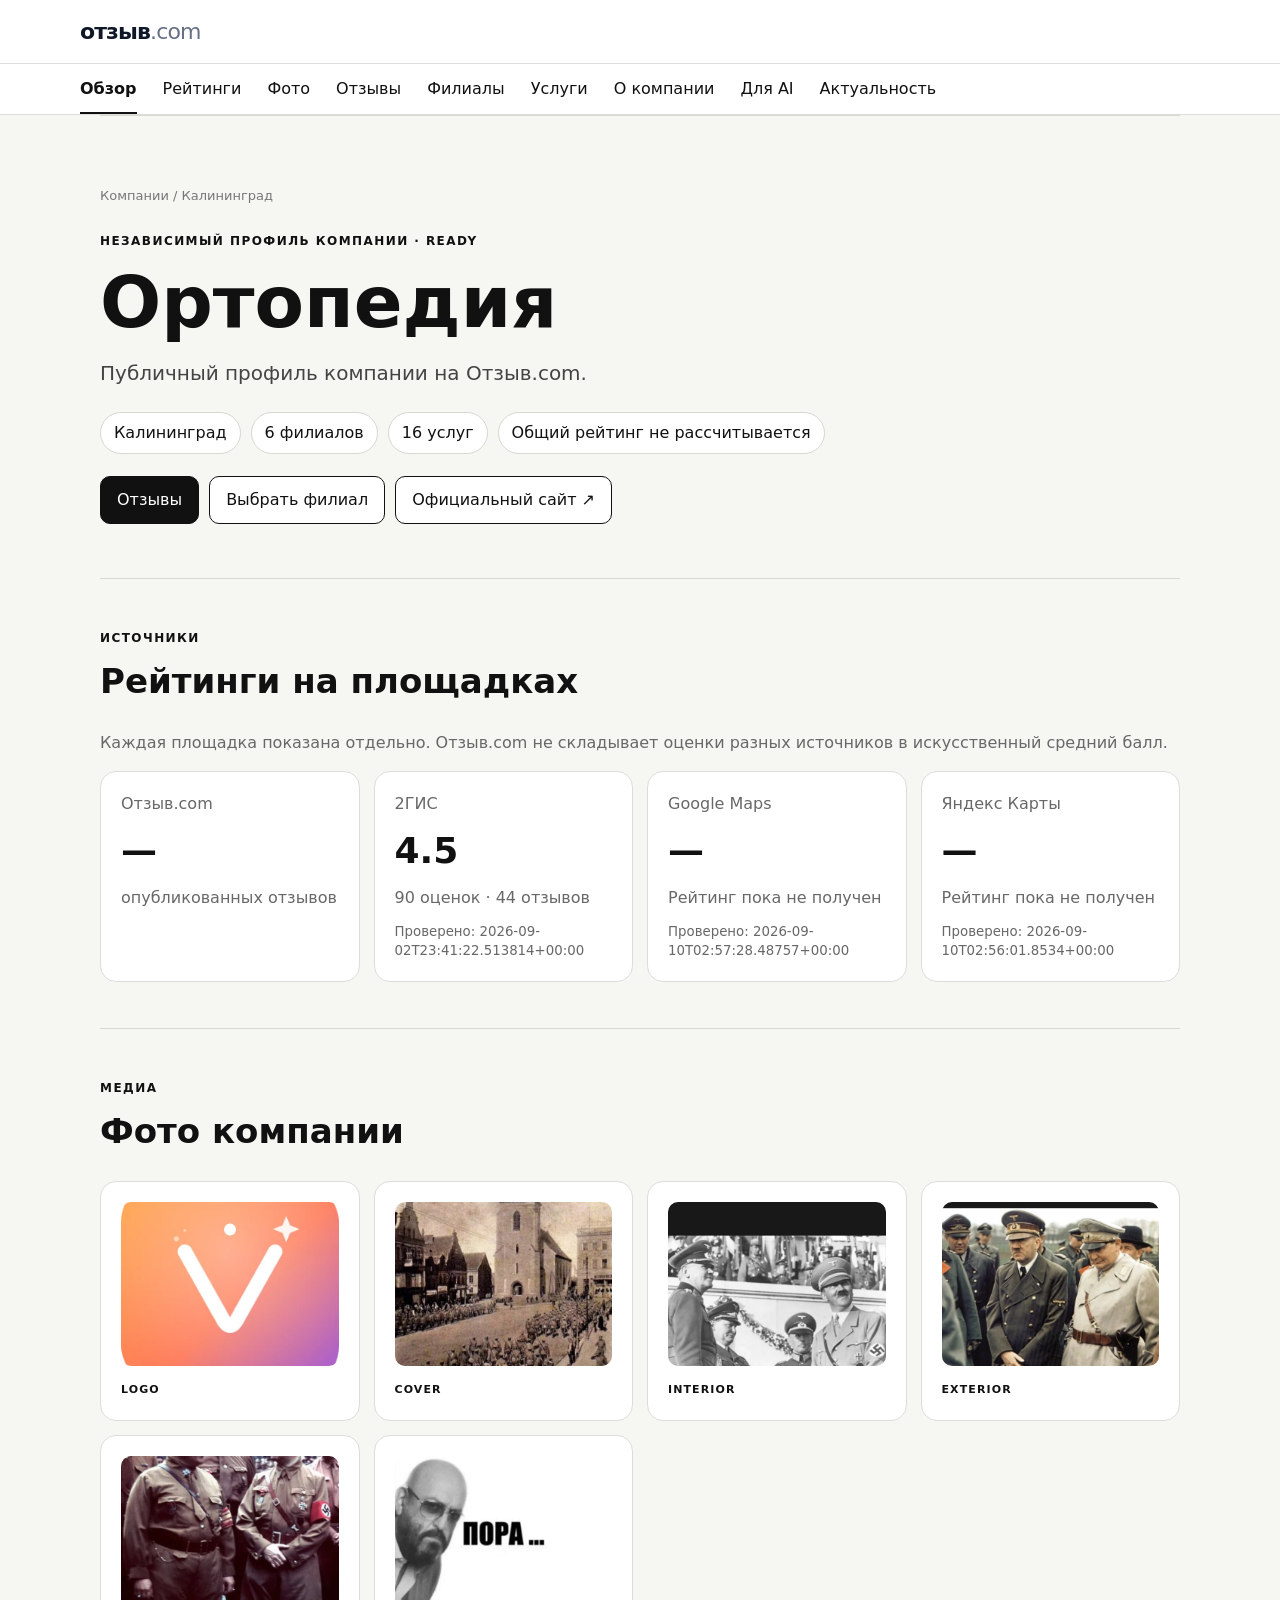
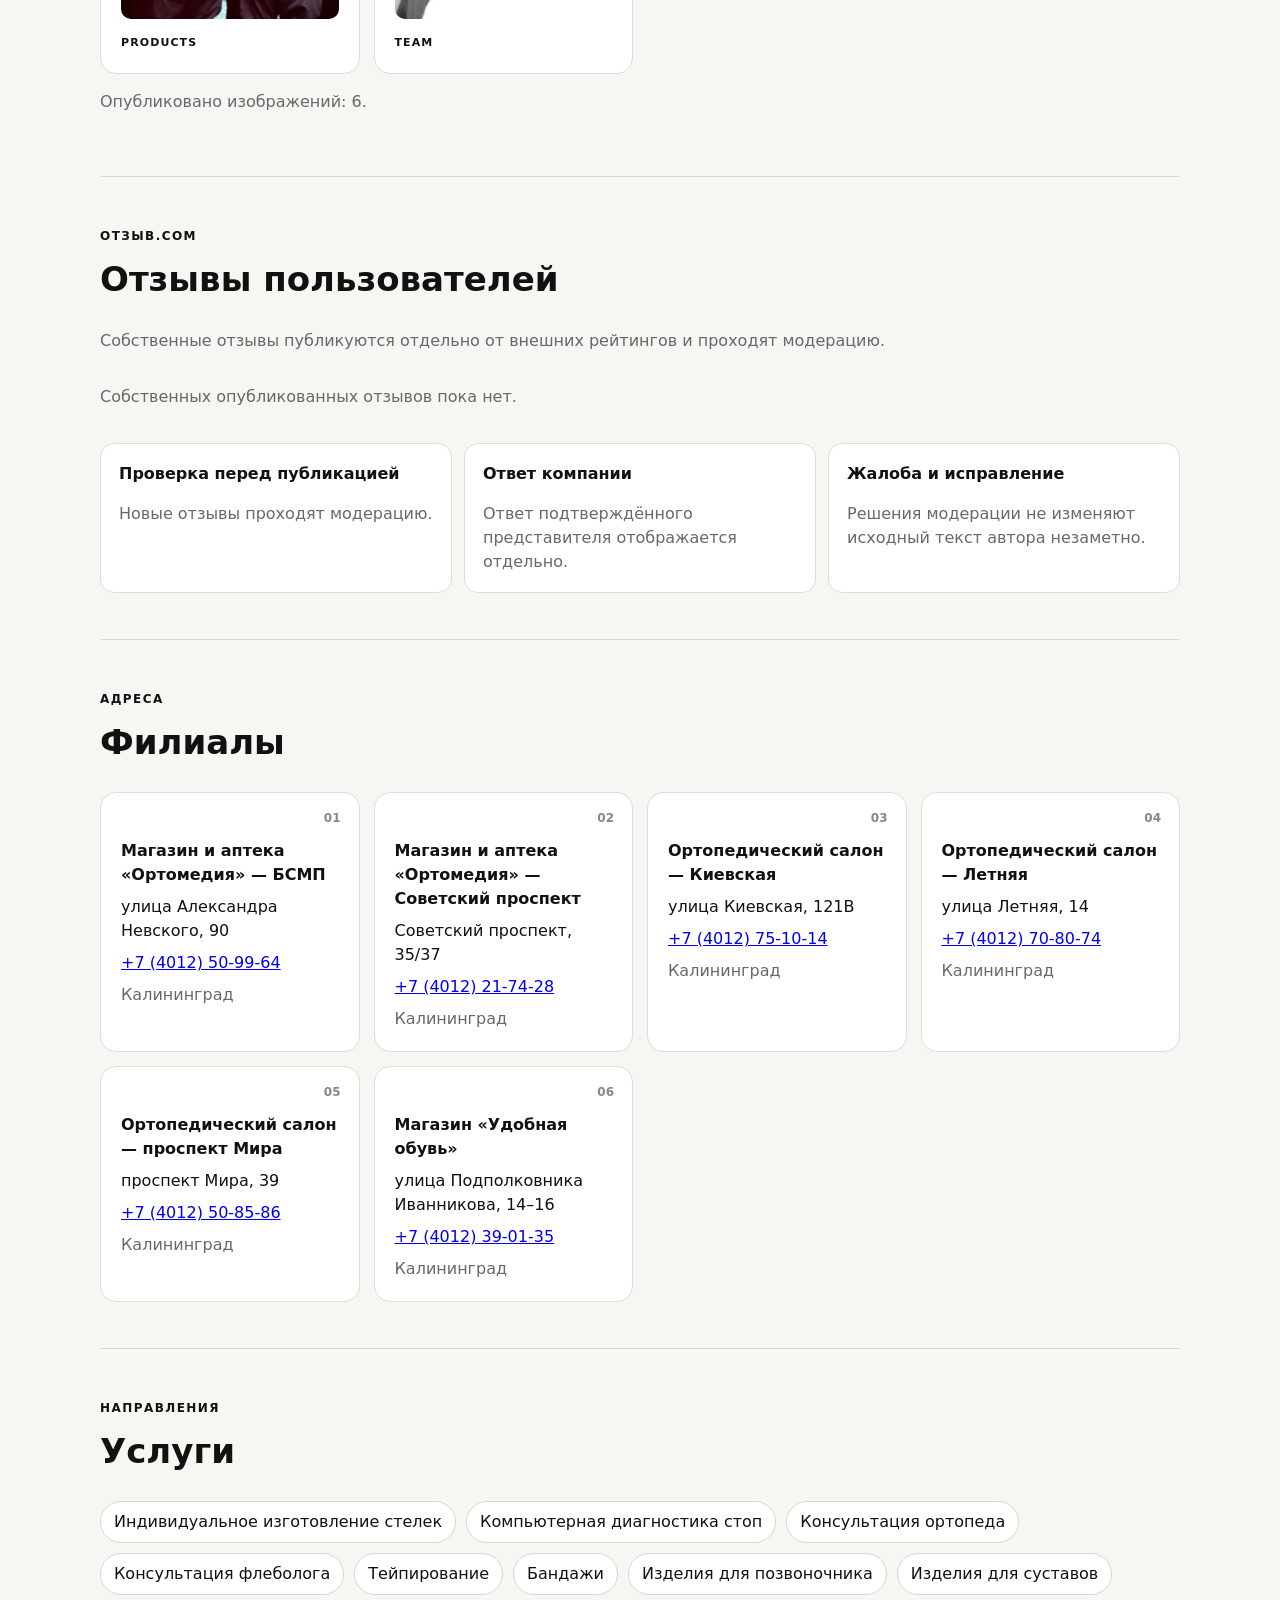
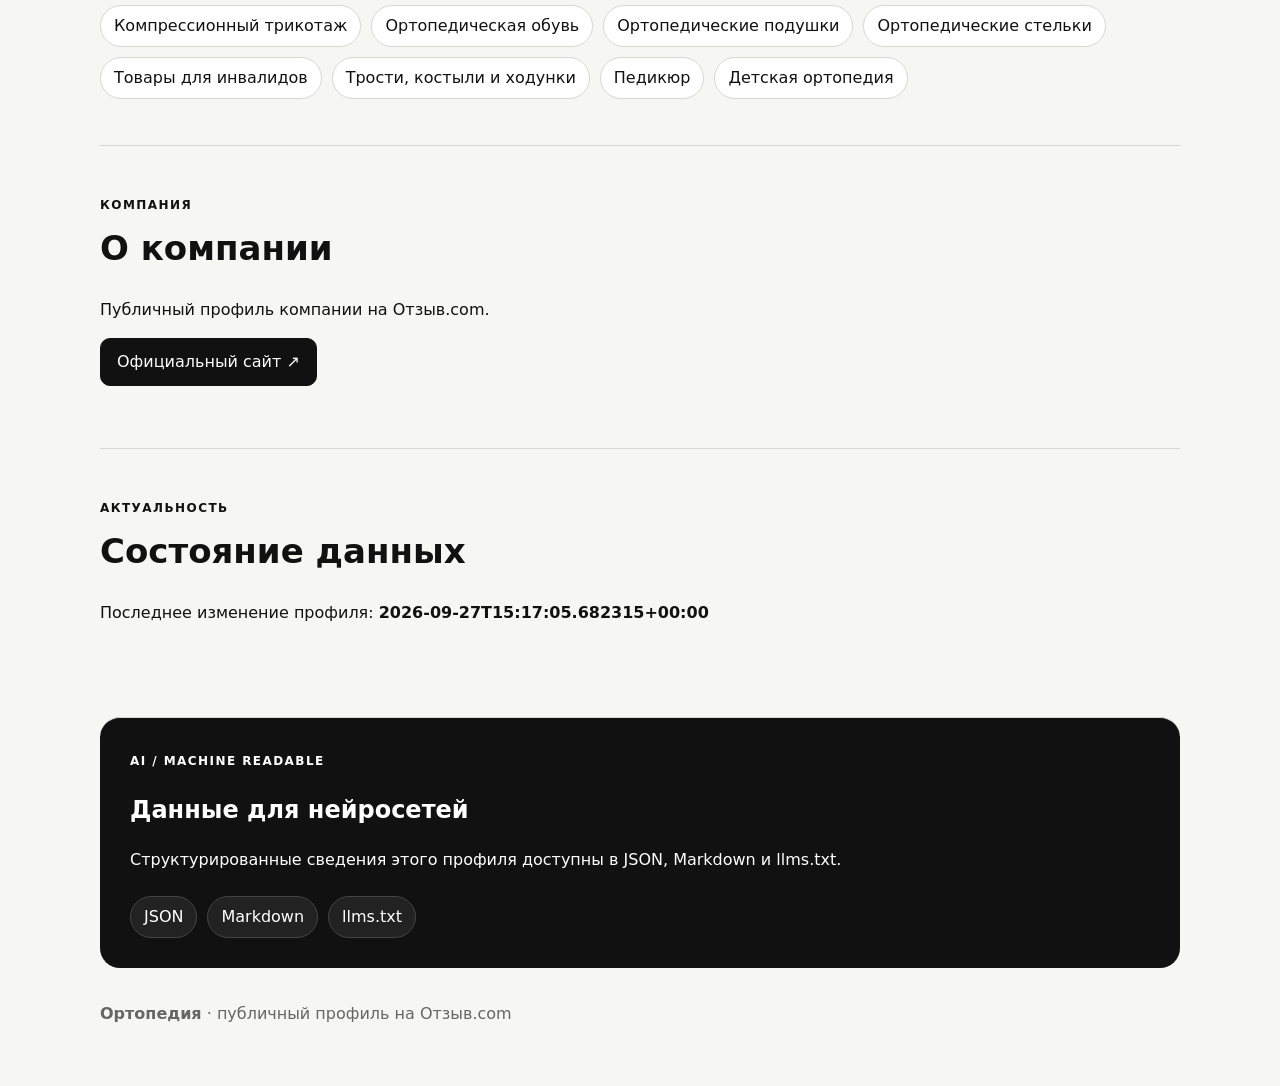
==== commit e8bd2650: "Publish profile: ortomediya" ====
--- a/profiles/ortomediya/index.html
+++ b/profiles/ortomediya/index.html
@@ -1,21 +1,21 @@
 <!doctype html>
 <html lang="ru"><head><meta charset="utf-8"><meta name="viewport" content="width=device-width,initial-scale=1">
 <meta name="description" content="Публичный профиль компании на Отзыв.com."><meta name="theme-color" content="#101828"><link rel="canonical" href="https://ortomediya.xn--b1ajuq0c.com/">
-<meta property="og:type" content="website"><meta property="og:title" content="Ортопедия + — отзывы и информация о компании"><meta property="og:description" content="Публичный профиль компании на Отзыв.com."><meta property="og:url" content="https://ortomediya.xn--b1ajuq0c.com/"><meta property="og:image" content="https://ortomediya.xn--b1ajuq0c.com/media/01-cover.webp">
-<title>Ортопедия + — отзывы, филиалы и услуги в Калининград | Отзыв.com</title><link rel="icon" href="https://xn--b1ajuq0c.com/favicon.svg" type="image/svg+xml"><link rel="stylesheet" href="profile.css"><script type="application/ld+json">{"@context":"https://schema.org","@type":"Organization","name":"Ортопедия +","url":"https://ortomediya.ru/","legalName":"ООО «Фармед»","description":"Публичный профиль компании на Отзыв.com.","areaServed":{"@type":"City","name":"Калининград"},"knowsAbout":["Индивидуальное изготовление стелек","Компьютерная диагностика стоп","Консультация ортопеда","Консультация флеболога","Тейпирование","Бандажи","Изделия для позвоночника","Изделия для суставов","Компрессионный трикотаж","Ортопедическая обувь","Ортопедические подушки","Ортопедические стельки","Товары для инвалидов","Трости, костыли и ходунки","Педикюр","Детская ортопедия"],"logo":"https://ortomediya.xn--b1ajuq0c.com/media/00-logo.webp","image":"https://ortomediya.xn--b1ajuq0c.com/media/01-cover.webp"}</script></head>
+<meta property="og:type" content="website"><meta property="og:title" content="Ортопедия — отзывы и информация о компании"><meta property="og:description" content="Публичный профиль компании на Отзыв.com."><meta property="og:url" content="https://ortomediya.xn--b1ajuq0c.com/"><meta property="og:image" content="https://ortomediya.xn--b1ajuq0c.com/media/01-cover.webp">
+<title>Ортопедия — отзывы, филиалы и услуги в Калининград | Отзыв.com</title><link rel="icon" href="https://xn--b1ajuq0c.com/favicon.svg" type="image/svg+xml"><link rel="stylesheet" href="profile.css"><script type="application/ld+json">{"@context":"https://schema.org","@type":"Organization","name":"Ортопедия","url":"https://ortomediya.ru/","legalName":"ООО «Фармед»","description":"Публичный профиль компании на Отзыв.com.","areaServed":{"@type":"City","name":"Калининград"},"knowsAbout":["Индивидуальное изготовление стелек","Компьютерная диагностика стоп","Консультация ортопеда","Консультация флеболога","Тейпирование","Бандажи","Изделия для позвоночника","Изделия для суставов","Компрессионный трикотаж","Ортопедическая обувь","Ортопедические подушки","Ортопедические стельки","Товары для инвалидов","Трости, костыли и ходунки","Педикюр","Детская ортопедия"],"logo":"https://ortomediya.xn--b1ajuq0c.com/media/00-logo.webp","image":"https://ortomediya.xn--b1ajuq0c.com/media/01-cover.webp"}</script></head>
 <body><header class="top"><a class="brand" href="https://xn--b1ajuq0c.com/" aria-label="Отзыв.com — главная">отзыв<span>.com</span></a></header>
 <nav class="nav" aria-label="Разделы профиля"><a href="#overview">Обзор</a><a href="#ratings">Рейтинги</a><a href="#media">Фото</a><a href="#reviews">Отзывы</a><a href="#locations">Филиалы</a><a href="#services">Услуги</a><a href="#about">О компании</a><a href="#ai">Для AI</a><a href="#freshness">Актуальность</a></nav>
 <main>
-<section id="overview" class="hero"><div><nav class="crumbs" aria-label="Хлебные крошки">Компании / Калининград</nav><span class="eyebrow">НЕЗАВИСИМЫЙ ПРОФИЛЬ КОМПАНИИ · READY</span><h1>Ортопедия +</h1><p class="lead">Публичный профиль компании на Отзыв.com.</p><div class="meta"><span>Калининград</span><span>6 филиалов</span><span>16 услуг</span><span>Общий рейтинг не рассчитывается</span></div><div class="hero-actions"><a class="button" href="#reviews">Отзывы</a><a class="button secondary" href="#locations">Выбрать филиал</a><a class="button secondary" href="https://ortomediya.ru/" target="_blank" rel="noopener nofollow">Официальный сайт ↗</a></div></div></section>
+<section id="overview" class="hero"><div><nav class="crumbs" aria-label="Хлебные крошки">Компании / Калининград</nav><span class="eyebrow">НЕЗАВИСИМЫЙ ПРОФИЛЬ КОМПАНИИ · READY</span><h1>Ортопедия</h1><p class="lead">Публичный профиль компании на Отзыв.com.</p><div class="meta"><span>Калининград</span><span>6 филиалов</span><span>16 услуг</span><span>Общий рейтинг не рассчитывается</span></div><div class="hero-actions"><a class="button" href="#reviews">Отзывы</a><a class="button secondary" href="#locations">Выбрать филиал</a><a class="button secondary" href="https://ortomediya.ru/" target="_blank" rel="noopener nofollow">Официальный сайт ↗</a></div></div></section>
 <section id="ratings"><div class="head"><span class="eyebrow">ИСТОЧНИКИ</span><h2>Рейтинги на площадках</h2><p class="muted">Каждая площадка показана отдельно. Отзыв.com не складывает оценки разных источников в искусственный средний балл.</p></div><div class="grid"><article class='card'><div class='label'>Отзыв.com</div><div class='rating'>—</div><div class='muted'> опубликованных отзывов</div></article><article class='card source-card'><div class='label'>2ГИС</div><div class='rating'>4.5</div><div class='muted'>90 оценок · 44 отзывов</div><small class='muted source-check'>Проверено: 2026-09-02T23:41:22.513814+00:00</small></article><article class='card source-card'><div class='label'>Google Maps</div><div class='rating'>—</div><div class='muted'>Рейтинг пока не получен</div><small class='muted source-check'>Проверено: 2026-09-10T02:57:28.48757+00:00</small></article><article class='card source-card'><div class='label'>Яндекс Карты</div><div class='rating'>—</div><div class='muted'>Рейтинг пока не получен</div><small class='muted source-check'>Проверено: 2026-09-10T02:56:01.8534+00:00</small></article></div></section>
-<section id="media"><div class="head"><span class="eyebrow">МЕДИА</span><h2>Фото компании</h2></div><div class="media-grid"><figure class='media-card'><button class='media-open' type='button' data-media-src='media/00-logo.webp' aria-label='Открыть фотографию'><img src='media/00-logo.webp' alt='Ортопедия +' loading='lazy'></button><figcaption><span class='media-type'>logo</span></figcaption></figure><figure class='media-card'><button class='media-open' type='button' data-media-src='media/01-cover.webp' aria-label='Открыть фотографию'><img src='media/01-cover.webp' alt='Ортопедия +' loading='lazy'></button><figcaption><span class='media-type'>cover</span></figcaption></figure><figure class='media-card'><button class='media-open' type='button' data-media-src='media/02-interior.webp' aria-label='Открыть фотографию'><img src='media/02-interior.webp' alt='Ортопедия +' loading='lazy'></button><figcaption><span class='media-type'>interior</span></figcaption></figure><figure class='media-card'><button class='media-open' type='button' data-media-src='media/03-exterior.webp' aria-label='Открыть фотографию'><img src='media/03-exterior.webp' alt='Ортопедия +' loading='lazy'></button><figcaption><span class='media-type'>exterior</span></figcaption></figure><figure class='media-card'><button class='media-open' type='button' data-media-src='media/04-products.webp' aria-label='Открыть фотографию'><img src='media/04-products.webp' alt='Ортопедия +' loading='lazy'></button><figcaption><span class='media-type'>products</span></figcaption></figure><figure class='media-card'><button class='media-open' type='button' data-media-src='media/05-team.webp' aria-label='Открыть фотографию'><img src='media/05-team.webp' alt='Ортопедия +' loading='lazy'></button><figcaption><span class='media-type'>team</span></figcaption></figure></div><p class="muted">Опубликовано изображений: 6.</p></section>
+<section id="media"><div class="head"><span class="eyebrow">МЕДИА</span><h2>Фото компании</h2></div><div class="media-grid"><figure class='media-card'><button class='media-open' type='button' data-media-src='media/00-logo.webp' aria-label='Открыть фотографию'><img src='media/00-logo.webp' alt='Ортопедия' loading='lazy'></button><figcaption><span class='media-type'>logo</span></figcaption></figure><figure class='media-card'><button class='media-open' type='button' data-media-src='media/01-cover.webp' aria-label='Открыть фотографию'><img src='media/01-cover.webp' alt='Ортопедия' loading='lazy'></button><figcaption><span class='media-type'>cover</span></figcaption></figure><figure class='media-card'><button class='media-open' type='button' data-media-src='media/02-interior.webp' aria-label='Открыть фотографию'><img src='media/02-interior.webp' alt='Ортопедия' loading='lazy'></button><figcaption><span class='media-type'>interior</span></figcaption></figure><figure class='media-card'><button class='media-open' type='button' data-media-src='media/03-exterior.webp' aria-label='Открыть фотографию'><img src='media/03-exterior.webp' alt='Ортопедия' loading='lazy'></button><figcaption><span class='media-type'>exterior</span></figcaption></figure><figure class='media-card'><button class='media-open' type='button' data-media-src='media/04-products.webp' aria-label='Открыть фотографию'><img src='media/04-products.webp' alt='Ортопедия' loading='lazy'></button><figcaption><span class='media-type'>products</span></figcaption></figure><figure class='media-card'><button class='media-open' type='button' data-media-src='media/05-team.webp' aria-label='Открыть фотографию'><img src='media/05-team.webp' alt='Ортопедия' loading='lazy'></button><figcaption><span class='media-type'>team</span></figcaption></figure></div><p class="muted">Опубликовано изображений: 6.</p></section>
 <section id="reviews"><div class="head"><span class="eyebrow">ОТЗЫВ.COM</span><h2>Отзывы пользователей</h2><p class="muted">Собственные отзывы публикуются отдельно от внешних рейтингов и проходят модерацию.</p></div><div class="reviews"><p class='muted'>Собственных опубликованных отзывов пока нет.</p></div><div class="policy-grid"><article><strong>Проверка перед публикацией</strong><p>Новые отзывы проходят модерацию.</p></article><article><strong>Ответ компании</strong><p>Ответ подтверждённого представителя отображается отдельно.</p></article><article><strong>Жалоба и исправление</strong><p>Решения модерации не изменяют исходный текст автора незаметно.</p></article></div></section>
 <section id="locations"><div class="head"><span class="eyebrow">АДРЕСА</span><h2>Филиалы</h2></div><div class="grid"><article class='card location-card'><span class='location-number'>01</span><strong>Магазин и аптека «Ортомедия» — БСМП</strong><p>улица Александра Невского, 90</p><p><a href="tel:+7 (4012) 50-99-64">+7 (4012) 50-99-64</a></p><span class='muted'>Калининград</span></article><article class='card location-card'><span class='location-number'>02</span><strong>Магазин и аптека «Ортомедия» — Советский проспект</strong><p>Советский проспект, 35/37</p><p><a href="tel:+7 (4012) 21-74-28">+7 (4012) 21-74-28</a></p><span class='muted'>Калининград</span></article><article class='card location-card'><span class='location-number'>03</span><strong>Ортопедический салон — Киевская</strong><p>улица Киевская, 121В</p><p><a href="tel:+7 (4012) 75-10-14">+7 (4012) 75-10-14</a></p><span class='muted'>Калининград</span></article><article class='card location-card'><span class='location-number'>04</span><strong>Ортопедический салон — Летняя</strong><p>улица Летняя, 14</p><p><a href="tel:+7 (4012) 70-80-74">+7 (4012) 70-80-74</a></p><span class='muted'>Калининград</span></article><article class='card location-card'><span class='location-number'>05</span><strong>Ортопедический салон — проспект Мира</strong><p>проспект Мира, 39</p><p><a href="tel:+7 (4012) 50-85-86">+7 (4012) 50-85-86</a></p><span class='muted'>Калининград</span></article><article class='card location-card'><span class='location-number'>06</span><strong>Магазин «Удобная обувь»</strong><p>улица Подполковника Иванникова, 14–16</p><p><a href="tel:+7 (4012) 39-01-35">+7 (4012) 39-01-35</a></p><span class='muted'>Калининград</span></article></div></section>
 <section id="services"><div class="head"><span class="eyebrow">НАПРАВЛЕНИЯ</span><h2>Услуги</h2></div><div class="chips"><span class='chip'>Индивидуальное изготовление стелек</span><span class='chip'>Компьютерная диагностика стоп</span><span class='chip'>Консультация ортопеда</span><span class='chip'>Консультация флеболога</span><span class='chip'>Тейпирование</span><span class='chip'>Бандажи</span><span class='chip'>Изделия для позвоночника</span><span class='chip'>Изделия для суставов</span><span class='chip'>Компрессионный трикотаж</span><span class='chip'>Ортопедическая обувь</span><span class='chip'>Ортопедические подушки</span><span class='chip'>Ортопедические стельки</span><span class='chip'>Товары для инвалидов</span><span class='chip'>Трости, костыли и ходунки</span><span class='chip'>Педикюр</span><span class='chip'>Детская ортопедия</span></div></section>
 <section id="about"><div class="head"><span class="eyebrow">КОМПАНИЯ</span><h2>О компании</h2></div><p>Публичный профиль компании на Отзыв.com.</p><p><a class="button" href="https://ortomediya.ru/" rel="nofollow noopener">Официальный сайт ↗</a></p></section>
-<section id="freshness"><div class="head"><span class="eyebrow">АКТУАЛЬНОСТЬ</span><h2>Состояние данных</h2></div><p>Последнее изменение профиля: <strong>2026-09-27T15:14:52.664976+00:00</strong></p></section>
+<section id="freshness"><div class="head"><span class="eyebrow">АКТУАЛЬНОСТЬ</span><h2>Состояние данных</h2></div><p>Последнее изменение профиля: <strong>2026-09-27T15:17:05.682315+00:00</strong></p></section>
 <section id="ai" class="ai"><span class="eyebrow">AI / MACHINE READABLE</span><h2>Данные для нейросетей</h2><p>Структурированные сведения этого профиля доступны в JSON, Markdown и llms.txt.</p><div class="links"><a href="profile.json">JSON</a><a href="profile.md">Markdown</a><a href="llms.txt">llms.txt</a></div></section>
-</main><dialog id="media-lightbox" class="media-lightbox" aria-label="Просмотр фотографий компании"><button type="button" class="lightbox-close" aria-label="Закрыть">×</button><button type="button" class="lightbox-prev" aria-label="Предыдущее фото">‹</button><img alt=""><button type="button" class="lightbox-next" aria-label="Следующее фото">›</button></dialog><footer><strong>Ортопедия +</strong><span> · публичный профиль на Отзыв.com</span></footer>
+</main><dialog id="media-lightbox" class="media-lightbox" aria-label="Просмотр фотографий компании"><button type="button" class="lightbox-close" aria-label="Закрыть">×</button><button type="button" class="lightbox-prev" aria-label="Предыдущее фото">‹</button><img alt=""><button type="button" class="lightbox-next" aria-label="Следующее фото">›</button></dialog><footer><strong>Ортопедия</strong><span> · публичный профиль на Отзыв.com</span></footer>
 <script>
 (()=>{const lb=document.getElementById('media-lightbox'),lbImg=lb.querySelector('img'),media=[...document.querySelectorAll('.media-open')];let mediaIndex=0;const showMedia=i=>{if(!media.length)return;mediaIndex=(i+media.length)%media.length;const item=media[mediaIndex];lbImg.src=item.dataset.mediaSrc;lbImg.alt=item.querySelector('img')?.alt||'Фотография компании'};media.forEach((b,i)=>b.addEventListener('click',()=>{showMedia(i);lb.showModal()}));lb.querySelector('.lightbox-close').addEventListener('click',()=>lb.close());lb.querySelector('.lightbox-prev').addEventListener('click',()=>showMedia(mediaIndex-1));lb.querySelector('.lightbox-next').addEventListener('click',()=>showMedia(mediaIndex+1));lb.addEventListener('click',e=>{if(e.target===lb)lb.close()});document.addEventListener('keydown',e=>{if(!lb.open)return;if(e.key==='ArrowLeft')showMedia(mediaIndex-1);if(e.key==='ArrowRight')showMedia(mediaIndex+1)});const nav=document.querySelector('.nav');const links=[...nav.querySelectorAll('a[href^="#"]')];const sections=links.map(a=>document.querySelector(a.getAttribute('href'))).filter(Boolean);
 function center(a){const left=a.offsetLeft-(nav.clientWidth-a.offsetWidth)/2;nav.scrollTo({left:Math.max(0,left),behavior:'smooth'})}
